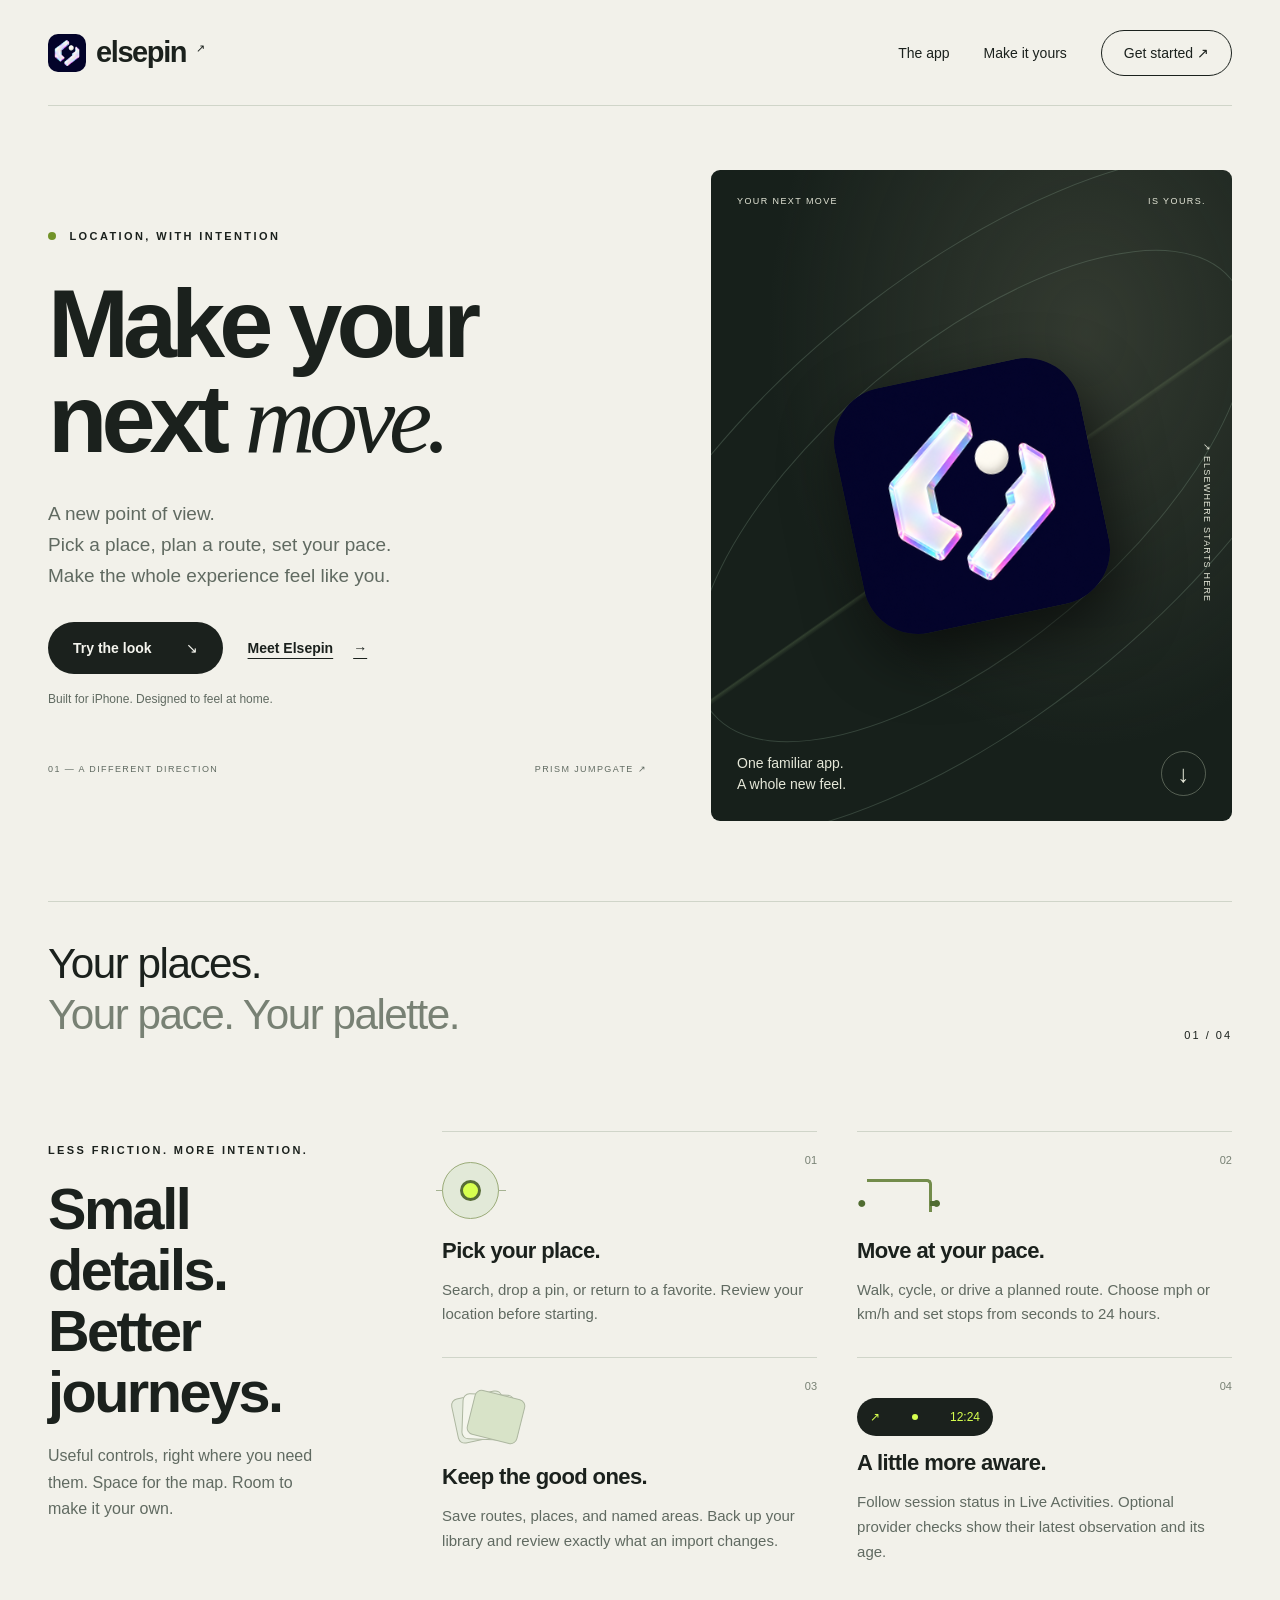
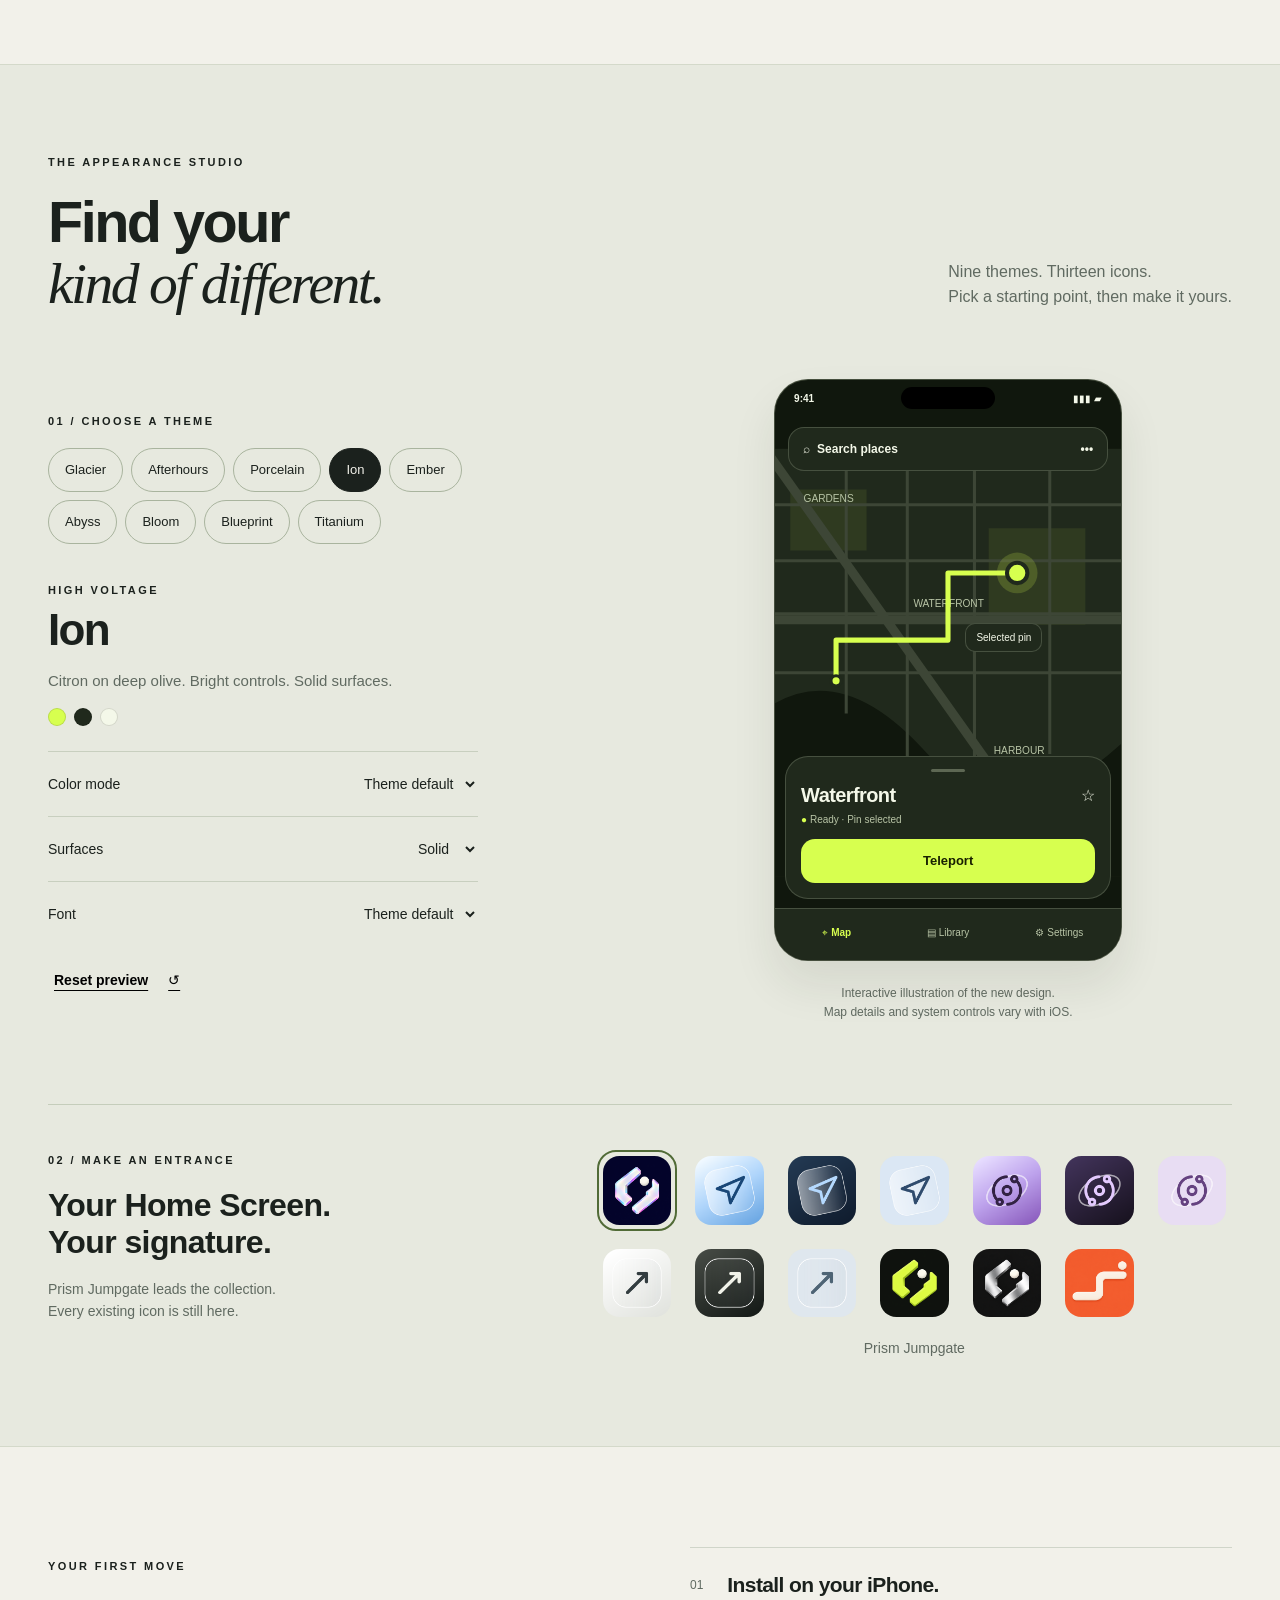
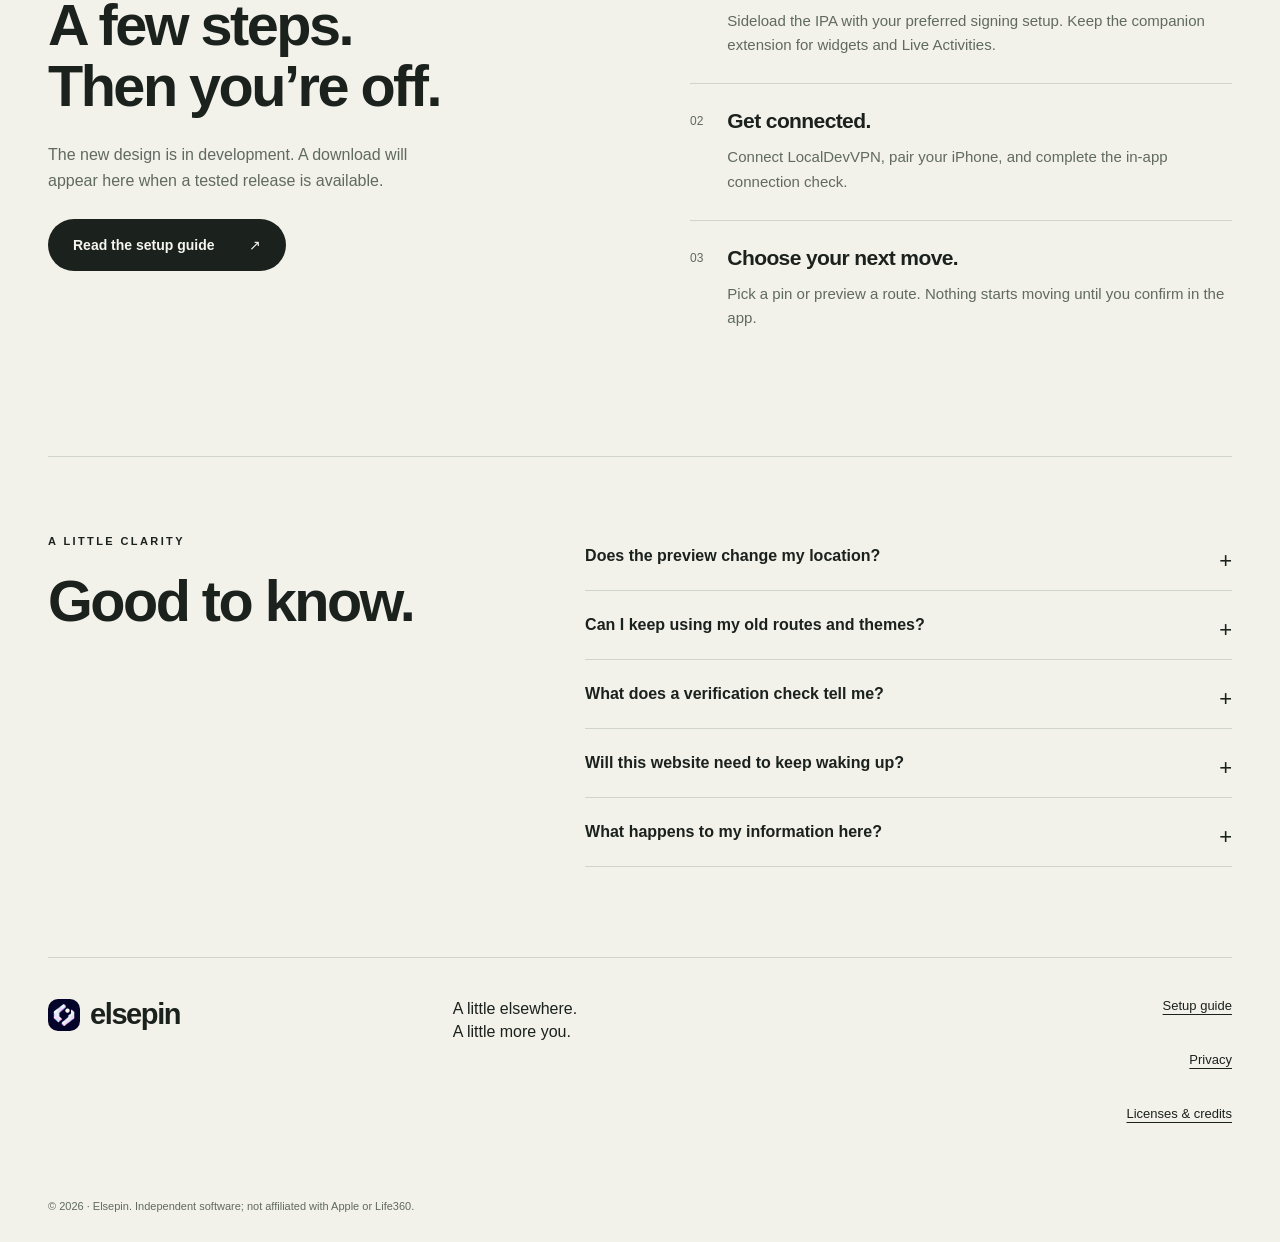
==== website/index.html @ c2051ffd "Publish the Elsepin website static assets for hosting" ====
<!doctype html>
<html lang="en">
<head>
  <meta charset="utf-8"><meta name="viewport" content="width=device-width,initial-scale=1">
  <meta name="theme-color" content="#f2f1ea">
  <title>Elsepin — Make your next move</title>
  <meta name="description" content="A considered way to control your iPhone’s simulated location. Explore routes, save your places, and make Elsepin yours with nine themes.">
  <meta property="og:title" content="Elsepin — Make your next move">
  <meta property="og:description" content="Your places. Your pace. Your palette. Explore the next chapter of Elsepin.">
  <meta property="og:type" content="website">
  <link rel="icon" type="image/png" href="assets/prism.png"><link rel="apple-touch-icon" href="assets/prism.png">
  <link rel="stylesheet" href="styles.css"><script defer src="catalog.js"></script><script defer src="app.js"></script>
</head>
<body>
<a class="skip" href="#main">Skip to content</a>
<header class="site-header shell">
  <a class="wordmark" href="#" aria-label="Elsepin home"><img src="assets/prism.png" width="38" height="38" alt="">elsepin<span class="wordmark-dot" aria-hidden="true">↗</span></a>
  <button class="nav-toggle" aria-expanded="false" aria-controls="navigation">Menu <span aria-hidden="true">☰</span></button>
  <nav id="navigation" aria-label="Main navigation"><a href="#experience">The app</a><a href="#studio">Make it yours</a><a href="#setup">Get started <span aria-hidden="true">↗</span></a></nav>
</header>
<main id="main">
  <section class="hero shell" aria-labelledby="hero-title">
    <div class="hero-copy">
      <p class="eyebrow"><span class="signal"></span> LOCATION, WITH INTENTION</p>
      <h1 id="hero-title">Make your<br>next <em>move.</em></h1>
      <p class="lead">A new point of view.<br>Pick a place, plan a route, set your pace.<br>Make the whole experience feel like you.</p>
      <div class="actions"><a class="button dark" href="#studio">Try the look <span aria-hidden="true">↘</span></a><a class="text-link" href="#setup">Meet Elsepin <span aria-hidden="true">→</span></a></div>
      <p class="small-note">Built for iPhone. Designed to feel at home.</p>
      <div class="hero-caption"><span>01 — A DIFFERENT DIRECTION</span><span>PRISM JUMPGATE ↗</span></div>
    </div>
    <div class="hero-art">
      <div class="orbit orbit-one" aria-hidden="true"></div><div class="orbit orbit-two" aria-hidden="true"></div>
      <div class="art-label"><span>YOUR NEXT MOVE</span><span>IS YOURS.</span></div>
      <img class="hero-icon" src="assets/prism.png" width="256" height="256" alt="Prism Jumpgate: a luminous violet and mint portal on a dark background">
      <span class="art-coordinate" aria-hidden="true">↗ ELSEWHERE STARTS HERE</span>
      <div class="art-bottom"><span>One familiar app.<br>A whole new feel.</span><a href="#studio" aria-label="Explore the appearance studio">↓</a></div>
    </div>
  </section>

  <div class="statement shell"><p>Your places.<br><span>Your pace. Your palette.</span></p><span class="section-number">01 / 04</span></div>
  <section class="experience shell" id="experience" aria-labelledby="experience-title">
    <div class="section-intro"><p class="eyebrow">LESS FRICTION. MORE INTENTION.</p><h2 id="experience-title">Small details.<br>Better journeys.</h2><p>Useful controls, right where you need them. Space for the map. Room to make it your own.</p></div>
    <div class="feature-grid">
      <article class="feature"><span class="feature-number">01</span><div class="mini-pin" aria-hidden="true"><span></span><i></i></div><h3>Pick your place.</h3><p>Search, drop a pin, or return to a favorite. Review your location before starting.</p></article>
      <article class="feature"><span class="feature-number">02</span><div class="mini-route" aria-hidden="true">●<span></span>●</div><h3>Move at your pace.</h3><p>Walk, cycle, or drive a planned route. Choose mph or km/h and set stops from seconds to 24 hours.</p></article>
      <article class="feature"><span class="feature-number">03</span><div class="mini-library" aria-hidden="true"><i></i><i></i><i></i></div><h3>Keep the good ones.</h3><p>Save routes, places, and named areas. Back up your library and review exactly what an import changes.</p></article>
      <article class="feature"><span class="feature-number">04</span><div class="mini-island" aria-hidden="true"><span>↗</span><i></i><span>12:24</span></div><h3>A little more aware.</h3><p>Follow session status in Live Activities. Optional provider checks show their latest observation and its age.</p></article>
    </div>
  </section>

  <section class="studio-section" id="studio" aria-labelledby="studio-title">
    <div class="shell studio-heading"><div><p class="eyebrow">THE APPEARANCE STUDIO</p><h2 id="studio-title">Find your<br><em>kind of different.</em></h2></div><p>Nine themes. Thirteen icons.<br>Pick a starting point, then make it yours.</p></div>
    <div class="shell studio">
      <div class="studio-controls">
        <span class="step-label">01 / CHOOSE A THEME</span>
        <div id="themes" class="theme-choices" role="group" aria-label="Preview theme"></div>
        <div class="theme-description"><span id="theme-eyebrow" class="eyebrow">HIGH VOLTAGE</span><h3 id="theme-name">Ion</h3><p id="theme-detail">Citron on deep olive. Bright controls. Solid surfaces.</p><div id="swatches" class="swatches" aria-hidden="true"></div></div>
        <div class="preview-options"><label for="mode">Color mode</label><select id="mode"><option value="theme">Theme default</option><option value="dark">Dark</option><option value="light">Light</option></select></div>
        <div class="preview-options"><label for="surface">Surfaces</label><select id="surface"><option value="solid">Solid</option><option value="glass">Glass</option></select></div>
        <div class="preview-options"><label for="font">Font</label><select id="font"><option value="theme">Theme default</option><option value="system">System</option><option value="rounded">Rounded</option><option value="serif">Serif</option><option value="monospaced">Monospaced</option></select></div>
        <button id="reset-preview" class="text-link reset">Reset preview <span aria-hidden="true">↺</span></button>
      </div>
      <div class="phone-stage">
        <div id="phone" class="phone" data-screen="map">
          <div class="phone-status" aria-hidden="true"><b>9:41</b><i></i><span>▮▮▮ ▰</span></div>
          <div class="phone-screen map-screen" id="screen-map">
            <div class="phone-search">⌕ <span>Search places</span><span>•••</span></div>
            <svg class="map-art" viewBox="0 0 340 420" role="img" aria-label="Illustrated map showing a route from Gardens to Waterfront">
              <rect width="340" height="420" fill="var(--map)"/><path d="M0 250Q70 210 150 300T340 290V420H0Z" fill="var(--water)"/>
              <path d="M15 40h75v60H15zM210 78h95v95h-95z" fill="var(--park)"/>
              <g fill="none" stroke="var(--road)"><path d="M0 55H340M0 110H340M0 162H340M0 220H340M70 0V260M130 0V315M196 0V310M270 0V300" stroke-width="3"/><path d="M-10 0L210 310M0 168H340" stroke-width="9"/></g>
              <g fill="var(--muted)" font-family="Arial,sans-serif" font-size="10"><text x="28" y="52">GARDENS</text><text x="136" y="155">WATERFRONT</text><text x="215" y="300">HARBOUR</text></g>
              <path class="preview-route" d="M60 228V188H170V122H238" fill="none" stroke="var(--accent)" stroke-width="5" stroke-linecap="round" stroke-linejoin="round"/>
              <circle cx="238" cy="122" r="20" fill="var(--accent)" opacity=".18"/><circle cx="238" cy="122" r="10" fill="var(--accent)" stroke="var(--surface)" stroke-width="4"/><circle cx="60" cy="228" r="5" fill="var(--accent)" stroke="var(--surface)" stroke-width="3"/>
            </svg>
            <span class="selected-pin">Selected pin</span>
            <div class="phone-tray"><i class="tray-handle" aria-hidden="true"></i><div class="tray-title"><h4>Waterfront</h4><span aria-hidden="true">☆</span></div><p id="demo-status">● Ready · Pin selected</p><button id="demo-teleport" aria-label="Preview a teleport state, illustration only">Teleport</button></div>
          </div>
          <div class="phone-screen library-screen" id="screen-library" hidden><p class="phone-eyebrow">YOUR COLLECTION</p><h4>Places worth<br>coming back to.</h4><div class="phone-list-item"><span>☆</span><div><b>Waterfront</b><small>Favorite place</small></div></div><div class="phone-list-item"><span>↗</span><div><b>Garden loop</b><small>Walking route · 1.2 km</small></div></div><div class="phone-list-item"><span>▧</span><div><b>Riverside</b><small>Named area</small></div></div><p class="phone-footnote">Your library, kept together.</p></div>
          <div class="phone-screen settings-screen" id="screen-settings" hidden><p class="phone-eyebrow">MAKE IT YOURS</p><h4>Settings</h4><div class="phone-identity"><img id="phone-icon" src="assets/prism.png" alt="" width="50" height="50"><div><b>Your space.<br>Your way.</b><small id="settings-theme">Ion · Solid</small></div></div><p class="phone-group">LOOK & FEEL</p><div class="phone-setting">Appearance <span>↗</span></div><div class="phone-setting">Live Activities <span>On</span></div><div class="phone-setting">Notifications <span>›</span></div><p class="phone-group">HELP & UPDATES</p><div class="phone-setting">Check for updates <span>↻</span></div></div>
          <div class="phone-tabs" role="group" aria-label="Preview screen"><button data-screen="map" aria-pressed="true">⌖ Map</button><button data-screen="library" aria-pressed="false">▤ Library</button><button data-screen="settings" aria-pressed="false">⚙ Settings</button></div>
        </div>
        <p class="preview-caption">Interactive illustration of the new design.<br>Map details and system controls vary with iOS.</p>
      </div>
    </div>
    <div class="shell icon-section"><div><span class="step-label">02 / MAKE AN ENTRANCE</span><h3>Your Home Screen.<br>Your signature.</h3><p>Prism Jumpgate leads the collection.<br>Every existing icon is still here.</p></div><div><div id="icons" class="icon-choices" role="group" aria-label="Preview app icon"></div><p id="icon-name" class="icon-name" aria-live="polite">Prism Jumpgate</p></div></div>
    <p id="preview-announcement" class="sr-only" aria-live="polite"></p>
    <noscript><p class="shell">Enable JavaScript to try all themes and icons. The guide and app information work without it.</p></noscript>
  </section>

  <section id="setup" class="setup shell" aria-labelledby="setup-title"><div><p class="eyebrow">YOUR FIRST MOVE</p><h2 id="setup-title">A few steps.<br>Then you’re off.</h2><p class="setup-note">The new design is in development. A download will appear here when a tested release is available.</p><a class="button dark" href="guide.html">Read the setup guide <span aria-hidden="true">↗</span></a></div><ol class="setup-steps"><li><span>01</span><div><h3>Install on your iPhone.</h3><p>Sideload the IPA with your preferred signing setup. Keep the companion extension for widgets and Live Activities.</p></div></li><li><span>02</span><div><h3>Get connected.</h3><p>Connect LocalDevVPN, pair your iPhone, and complete the in-app connection check.</p></div></li><li><span>03</span><div><h3>Choose your next move.</h3><p>Pick a pin or preview a route. Nothing starts moving until you confirm in the app.</p></div></li></ol></section>
  <section class="faq shell" aria-labelledby="faq-title"><div><p class="eyebrow">A LITTLE CLARITY</p><h2 id="faq-title">Good to know.</h2></div><div>
    <details><summary>Does the preview change my location?</summary><p>No. This website shows an illustration. It does not request your location, connect to your phone, or start a session.</p></details>
    <details><summary>Can I keep using my old routes and themes?</summary><p>The regular app retains all nine themes and thirteen icon choices. Existing backups remain readable, and imports let you review and select individual changes. Export a backup before changing your installation or signing setup.</p></details>
    <details><summary>What does a verification check tell me?</summary><p>It shows the location a connected provider reported and how old that report is. An active local session does not guarantee Apple or Life360 has refreshed its report. Find My Devices and Find My People are different; People support remains experimental and is not a promised working feature.</p></details>
    <details><summary>Will this website need to keep waking up?</summary><p>No background app server runs this site. It is designed for static hosting. Optional cloud location helpers are separate services with their own availability and setup.</p></details>
    <details><summary>What happens to my information here?</summary><p>The appearance preview stays in this page. There are no accounts, analytics scripts, location requests, or cloud credentials. Your host may retain ordinary request logs. <a href="privacy.html">Read the website privacy note.</a></p></details>
  </div></section>
</main>
<footer class="shell"><a class="wordmark" href="#"><img src="assets/prism.png" width="32" height="32" alt="">elsepin</a><p>A little elsewhere.<br>A little more you.</p><nav aria-label="Footer"><a href="guide.html">Setup guide</a><a href="privacy.html">Privacy</a><a href="licenses.txt">Licenses & credits</a></nav><small>© 2026 · Elsepin. Independent software; not affiliated with Apple or Life360.</small></footer>
</body></html>
---- website/styles.css ----
:root{--paper:#f2f1ea;--ink:#1b211d;--muted-page:#606a61;--line:#d0d5c9;--citron:#d7ff4f;--accent:#d7ff4f;--onAccent:#182000;--canvas:#10170d;--surface:#20291c;--text:#f4f8e9;--muted:#b8c4a6;--map:#182115;--road:#36422d;--water:#0c140b;--park:#293b20;font-family:Arial,Helvetica,sans-serif;color:var(--ink);background:var(--paper);font-synthesis:none;scroll-behavior:smooth;scroll-padding-top:100px}
*{box-sizing:border-box}body{margin:0}button,input,select{font:inherit}button,a,select{-webkit-tap-highlight-color:transparent}button,a{touch-action:manipulation}a{color:inherit;text-underline-offset:4px}button{cursor:pointer}img,svg{max-width:100%;display:block}button:focus-visible,a:focus-visible,select:focus-visible,summary:focus-visible{outline:3px solid #7952d6;outline-offset:5px}.shell{width:min(1200px,calc(100% - 96px));margin-inline:auto}.sr-only,.skip:not(:focus){position:absolute;width:1px;height:1px;padding:0;margin:-1px;overflow:hidden;clip-path:inset(50%);white-space:nowrap}.skip:focus{position:fixed;left:16px;top:12px;z-index:100;background:var(--ink);color:white;padding:15px}.site-header{height:106px;display:flex;align-items:center;justify-content:space-between;border-bottom:1px solid var(--line)}.wordmark{display:inline-flex;align-items:center;gap:10px;text-decoration:none;font-weight:800;font-size:29px;letter-spacing:-1.4px}.wordmark img{border-radius:10px}.wordmark-dot{font-size:11px;align-self:flex-start;margin-top:8px;letter-spacing:0}.site-header nav{display:flex;gap:34px;align-items:center}.site-header nav a{padding-block:14px;text-decoration:none;font-size:14px}.site-header nav a:last-child{border:1px solid var(--ink);border-radius:99px;padding:14px 22px}.nav-toggle{display:none}.hero{display:grid;grid-template-columns:1.15fr 1fr;gap:64px;padding-top:64px;padding-bottom:80px;align-items:center}.eyebrow,.step-label{font-size:11px;font-weight:700;letter-spacing:2.4px;line-height:1.6}.signal{width:8px;height:8px;background:#729329;display:inline-block;border-radius:50%;margin-right:8px}.hero h1{font-size:clamp(64px,7.6vw,106px);letter-spacing:-6px;line-height:.98;margin:30px 0}.hero h1 em,h2 em{font-family:Georgia,serif;font-weight:400}.lead{font-size:19px;line-height:1.65;color:var(--muted-page)}.actions{display:flex;gap:25px;align-items:center;flex-wrap:wrap;margin-top:30px}.button{display:inline-flex;align-items:center;justify-content:space-between;gap:34px;min-height:52px;border-radius:99px;padding:15px 25px;text-decoration:none;font-size:14px;font-weight:600}.dark{background:var(--ink);color:#f5f5ee}.button:hover{background:#35432d}.text-link{background:none;border:0;font-size:14px;font-weight:600;text-underline-offset:5px;min-height:44px;display:inline-flex;align-items:center;gap:20px}.small-note{font-size:12px;color:var(--muted-page);margin-top:18px}.hero-caption{display:flex;justify-content:space-between;gap:12px;font-size:9px;letter-spacing:1.4px;margin-top:58px;color:var(--muted-page)}.hero-art{position:relative;aspect-ratio:4/5;background:#17201b;border-radius:9px;overflow:hidden;color:#e5e7d8;display:grid;place-items:center;isolation:isolate}.hero-art:before{content:"";position:absolute;inset:0;z-index:-1;background:radial-gradient(ellipse at 72% 25%,#62665460,transparent 60%),linear-gradient(145deg,transparent 52%,#303e2e 52.2%,transparent 52.7%)}.hero-icon{width:48%;height:auto;position:relative;border-radius:22%;transform:rotate(-12deg);box-shadow:5px 24px 60px #0009}.orbit{position:absolute;border:1px solid #9dbea33b;width:130%;height:46%;border-radius:50%;transform:rotate(-40deg);pointer-events:none}.orbit-two{width:180%;height:66%}.art-label{position:absolute;top:26px;left:26px;right:26px;display:flex;justify-content:space-between;font-size:9px;letter-spacing:1.4px}.art-coordinate{position:absolute;right:20px;top:42%;font-size:9px;letter-spacing:1.2px;writing-mode:vertical-rl}.art-bottom{position:absolute;bottom:25px;left:26px;right:26px;display:flex;justify-content:space-between;align-items:center;font-size:14px;line-height:1.5}.art-bottom a{display:grid;place-items:center;width:45px;height:45px;border:1px solid #c4d1b75c;border-radius:50%;text-decoration:none;font-size:24px}.statement{border-top:1px solid var(--line);display:flex;justify-content:space-between;align-items:end;padding-block:37px 50px}.statement p{font-size:clamp(28px,3.3vw,43px);letter-spacing:-1.5px;margin:0;line-height:1.2}.statement p span{color:#788174}.section-number{font-size:11px;letter-spacing:2px}.experience{padding-block:40px 100px;display:grid;grid-template-columns:.75fr 1.8fr;gap:65px}h2{font-size:clamp(38px,4.5vw,62px);line-height:1.06;letter-spacing:-2.5px;margin:20px 0}h3{font-size:22px;letter-spacing:-.6px}.section-intro p:not(.eyebrow){font-size:16px;line-height:1.65;color:var(--muted-page);max-width:280px}.feature-grid{display:grid;grid-template-columns:1fr 1fr;gap:30px 40px}.feature{position:relative;border-top:1px solid var(--line);padding-top:25px}.feature-number{position:absolute;right:0;top:22px;color:#788174;font-size:11px}.feature p{font-size:15px;line-height:1.65;color:var(--muted-page);margin:0}.feature h3{margin:14px 0}.mini-pin,.mini-route,.mini-library,.mini-island{height:67px;width:120px;display:flex;align-items:center;position:relative}.mini-pin span{border:1px solid #9aab78;border-radius:50%;height:57px;width:57px;display:grid;place-items:center;background:#e2e9d8}.mini-pin span:after{content:"";border:3px solid #576c37;background:var(--citron);width:15px;height:15px;border-radius:50%}.mini-pin i{width:70px;height:1px;background:#a6b393;position:absolute;top:50%;left:-6px;z-index:-1}.mini-route{color:#506c31;gap:0}.mini-route span{width:65px;height:33px;border:3px solid #738c4b;border-left:0;border-bottom:0;border-radius:0 5px 0 0}.mini-route{align-items:flex-end;padding-bottom:12px}.mini-route:after{content:"";position:absolute;right:42px;bottom:18px;width:5px;height:5px;background:#506c31}.mini-library i{position:absolute;width:52px;height:46px;border:1px solid #adb7a0;background:#e4eadc;transform:rotate(-12deg);border-radius:7px;left:12px}.mini-library i:nth-child(2){transform:rotate(2deg);left:20px;background:#f4f5ec}.mini-library i:last-child{transform:rotate(14deg);left:28px;background:#d8e3c8}.mini-island{height:38px;margin:15px 0 14px;width:136px;border-radius:30px;background:var(--ink);color:var(--citron);padding:0 13px;justify-content:space-between;font-size:12px}.mini-island i{width:6px;height:6px;border-radius:50%;background:var(--citron)}.studio-section{background:#e7e9df;padding-block:78px 72px;border-top:1px solid #d4d9ca;border-bottom:1px solid #d4d9ca}.studio-heading{display:flex;align-items:end;justify-content:space-between;gap:30px}.studio-heading p:not(.eyebrow){font-size:16px;line-height:1.6;color:var(--muted-page);padding-bottom:8px}.studio{display:grid;grid-template-columns:1fr 1.1fr;gap:100px;align-items:center;padding-block:45px 70px}.studio-controls{max-width:430px}.theme-choices{display:flex;flex-wrap:wrap;gap:8px;margin-top:17px}.theme-choices button{border:1px solid #a9b49e;background:transparent;border-radius:30px;min-height:44px;padding:10px 16px;font-size:13px;color:var(--ink)}.theme-choices button[aria-pressed=true]{background:var(--ink);color:var(--paper);border-color:var(--ink)}.theme-description{margin-block:36px 25px;min-height:140px}.theme-description h3{font-size:44px;letter-spacing:-1.7px;margin:6px 0 9px}.theme-description p{font-size:15px;line-height:1.5;color:var(--muted-page)}.swatches{display:flex;gap:8px}.swatches span{width:18px;height:18px;border-radius:50%;border:1px solid #0002}.preview-options{display:flex;justify-content:space-between;align-items:center;gap:10px;border-top:1px solid #c8cfbf;padding-block:10px;font-size:14px}.preview-options select{min-height:44px;background:transparent;border:0;max-width:58%;color:var(--ink);padding:8px}.reset{margin-top:12px;text-decoration:underline}.phone-stage{display:flex;flex-direction:column;align-items:center;min-width:0}.phone{--phone-font:Arial,Helvetica,sans-serif;position:relative;width:348px;max-width:100%;height:582px;background:var(--canvas);border:1px solid color-mix(in srgb,var(--muted) 32%,transparent);border-radius:34px;box-shadow:0 24px 45px #25301b17;color:var(--text);overflow:hidden;font-family:var(--phone-font);flex-shrink:0}.phone-status{height:37px;display:flex;align-items:center;justify-content:space-between;padding:0 19px;font:10px Arial,sans-serif;position:relative}.phone-status i{height:22px;width:94px;border-radius:99px;background:#000;position:absolute;left:50%;transform:translateX(-50%)}.phone-screen{position:absolute;inset:37px 0 52px;overflow:hidden}.phone-screen[hidden]{display:none}.phone-search{position:absolute;z-index:1;top:10px;left:13px;right:13px;display:flex;gap:7px;padding:14px;border-radius:16px;background:var(--surface);border:1px solid color-mix(in srgb,var(--muted) 25%,transparent);font-size:12px;font-weight:600}.phone-search span:last-child{margin-left:auto}.map-art{width:100%;height:100%;object-fit:cover;display:block}.selected-pin{position:absolute;left:55%;top:42%;padding:8px 10px;background:var(--surface);font-size:10px;border:1px solid color-mix(in srgb,var(--muted) 25%,transparent);border-radius:10px}.phone-tray{position:absolute;bottom:9px;left:10px;right:10px;padding:12px 15px 15px;border-radius:23px;border:1px solid color-mix(in srgb,var(--muted) 25%,transparent);background:var(--surface)}.tray-handle{display:block;width:34px;height:3px;background:var(--muted);opacity:.4;margin:auto auto 12px;border-radius:4px}.tray-title{display:flex;align-items:center;justify-content:space-between}.tray-title h4{font-size:20px;letter-spacing:-.6px;margin:0}.phone-tray p{font-size:10px;color:var(--muted);margin:7px 0 14px}.phone-tray p:first-letter{color:var(--accent)}.phone-tray button{width:100%;min-height:44px;border:0;border-radius:14px;color:var(--onAccent);background:var(--accent);font-size:13px;font-weight:700}.phone-tabs{position:absolute;bottom:0;left:0;right:0;height:52px;display:flex;border-top:1px solid color-mix(in srgb,var(--muted) 25%,transparent);background:var(--surface);padding:2px 6px 7px}.phone-tabs button{font:10px var(--phone-font);flex:1;min-width:0;min-height:44px;color:var(--muted);background:none;border:0}.phone-tabs button[aria-pressed=true]{color:var(--accent);font-weight:700}.phone.glass .phone-tray,.phone.glass .phone-search{background:color-mix(in srgb,var(--surface) 78%,transparent);backdrop-filter:blur(12px)}.preview-caption{font-size:12px;color:var(--muted-page);text-align:center;line-height:1.6;max-width:350px;margin-top:23px}.phone-eyebrow{font-size:9px;letter-spacing:1.5px;color:var(--accent);margin-top:14px}.library-screen,.settings-screen{padding:10px 20px}.library-screen h4,.settings-screen h4{font-size:28px;letter-spacing:-1px;margin:14px 0 25px}.phone-list-item{display:flex;align-items:center;gap:13px;background:var(--surface);border-radius:14px;padding:18px 14px;margin-bottom:9px;font-size:12px}.phone-list-item>span{font-size:20px;color:var(--accent)}.phone-list-item small,.phone-identity small{display:block;color:var(--muted);font-size:10px;margin-top:6px}.phone-footnote{font-size:11px;color:var(--muted);margin-top:24px}.phone-identity{display:flex;gap:12px;align-items:center;background:var(--surface);border-radius:16px;padding:16px 12px;font-size:15px}.phone-identity img{border-radius:11px}.phone-group{font-size:9px;letter-spacing:1.2px;color:var(--muted);margin:24px 0 9px}.phone-setting{display:flex;justify-content:space-between;padding:13px;background:var(--surface);font-size:11px;border-bottom:1px solid color-mix(in srgb,var(--muted) 10%,transparent)}.phone-setting span{color:var(--accent)}.icon-section{display:grid;grid-template-columns:1fr 1.3fr;gap:60px;padding-top:45px;border-top:1px solid #c5cdbb}.icon-section h3{font-size:32px;line-height:1.15;margin:17px 0}.icon-section p{font-size:14px;line-height:1.6;color:var(--muted-page)}.icon-choices{display:grid;grid-template-columns:repeat(7,1fr);gap:12px}.icon-choices button{background:none;padding:4px;border:2px solid transparent;border-radius:19px;min-width:44px;min-height:44px}.icon-choices button[aria-pressed=true]{border-color:#516b37}.icon-choices img{border-radius:24%;width:100%;height:auto}.icon-name{text-align:center}.setup{display:grid;grid-template-columns:1fr 1fr;gap:100px;padding-block:100px}.setup-note{font-size:16px;color:var(--muted-page);line-height:1.6;max-width:370px;margin:25px 0}.setup-steps{list-style:none;padding:0;margin:0}.setup-steps li{display:flex;gap:24px;border-top:1px solid var(--line);padding:25px 0}.setup-steps>li>span{font-size:12px;color:var(--muted-page);padding-top:5px}.setup-steps h3{margin:0 0 12px;font-size:21px}.setup-steps p{font-size:15px;color:var(--muted-page);line-height:1.65;margin:0}.faq{display:grid;grid-template-columns:1fr 1.4fr;gap:75px;border-top:1px solid var(--line);padding-block:65px 90px}.faq details{border-bottom:1px solid var(--line)}summary{cursor:pointer;padding:22px 28px 22px 0;font-size:16px;line-height:1.5;font-weight:600;position:relative;list-style:none;min-height:54px}summary::-webkit-details-marker{display:none}summary:after{content:"+";position:absolute;right:0;font-size:22px;font-weight:400}details[open] summary:after{content:"−"}details p{font-size:15px;line-height:1.7;color:var(--muted-page);margin:0 0 22px}footer{border-top:1px solid var(--line);padding-block:40px 30px;display:grid;grid-template-columns:1fr 1fr 1fr;gap:30px;align-items:start}footer p{font-size:16px;line-height:1.4;margin:0}footer nav{display:flex;flex-direction:column;align-items:flex-end;gap:10px}footer nav a{min-height:44px;font-size:13px}footer small{grid-column:1/-1;font-size:11px;color:var(--muted-page);padding-top:20px}.guide{max-width:760px;padding-block:60px 90px}.guide h1{font-size:clamp(40px,7vw,70px);letter-spacing:-2px}.guide h2{font-size:29px;margin-top:45px;letter-spacing:-1px}.guide p,.guide li{font-size:17px;line-height:1.75}.guide li{margin-bottom:12px}.guide .eyebrow{font-size:11px}.guide code{font-size:14px;background:#e2e5d8;padding:3px 5px;border-radius:4px}
@media(min-width:1500px){.hero-art{max-height:600px}}
@media(max-width:1000px){.shell{width:calc(100% - 60px)}.hero{gap:35px}.hero h1{letter-spacing:-4px}.hero-caption{font-size:8px;letter-spacing:.8px}.experience{grid-template-columns:1fr;gap:30px}.section-intro{max-width:600px}.section-intro p:not(.eyebrow){max-width:460px}.studio{gap:45px}.icon-choices{grid-template-columns:repeat(5,1fr)}.setup{gap:50px}.faq{gap:40px}}
@media(max-width:700px){:root{scroll-padding-top:28px}.shell{width:calc(100% - 40px)}.site-header{height:82px;flex-wrap:wrap;position:relative}.wordmark{font-size:27px}.nav-toggle{display:flex;align-items:center;gap:12px;background:transparent;border:1px solid #b3bbaa;padding:10px 15px;border-radius:24px;min-height:44px;color:var(--ink);font-size:13px}.site-header nav{display:none;position:absolute;z-index:10;top:74px;left:0;right:0;background:var(--paper);padding:20px;border:1px solid var(--line);border-radius:16px;flex-direction:column;align-items:stretch;gap:8px;box-shadow:0 12px 30px #15200e12}.site-header nav.open{display:flex}.site-header nav a{min-height:44px}.hero{grid-template-columns:1fr;padding-top:45px;padding-bottom:42px;gap:40px}.hero h1{font-size:clamp(59px,14vw,84px);letter-spacing:-4px;margin-top:25px}.lead{font-size:17px}.hero-caption{margin-top:35px;font-size:8px}.hero-art{aspect-ratio:1.1;max-width:500px;width:100%;justify-self:center}.hero-icon{width:41%}.art-label{top:22px;left:22px;right:22px;font-size:8px}.art-coordinate{display:none}.art-bottom{left:22px;right:22px;bottom:20px;font-size:12px}.statement{padding-block:30px 35px}.statement p{font-size:28px}.section-number{font-size:9px;white-space:nowrap}.experience{padding-block:15px 55px}.feature-grid{gap:30px 24px}.feature h3{font-size:19px;line-height:1.15}.feature p{font-size:14px}.studio-section{padding-block:45px}.studio-heading{display:block}h2{font-size:44px;letter-spacing:-2px}.studio-heading p:not(.eyebrow){font-size:15px}.studio{grid-template-columns:1fr;gap:35px;padding-block:25px 40px}.studio-controls{max-width:none}.theme-description{margin-block:24px 18px;min-height:0}.theme-description h3{font-size:36px}.theme-choices{gap:7px}.theme-choices button{padding-inline:13px}.phone{width:348px;height:574px}.phone-stage{padding-inline:2px}.preview-caption{margin-bottom:0}.icon-section{grid-template-columns:1fr;gap:20px;padding-top:30px}.icon-section h3{font-size:29px}.icon-choices{grid-template-columns:repeat(5,1fr);gap:8px}.icon-choices button{border-radius:18px}.setup{grid-template-columns:1fr;padding-block:55px;gap:35px}.setup-steps li{gap:18px}.faq{grid-template-columns:1fr;padding-block:38px 55px;gap:10px}.faq h2{margin-bottom:12px}footer{grid-template-columns:1fr 1fr;gap:25px}footer>.wordmark{grid-column:1/-1}footer nav{align-items:flex-end}footer p{font-size:14px}footer small{line-height:1.7}.guide{padding-top:35px}.guide p,.guide li{font-size:16px}.guide h1{font-size:48px}}
@media(max-width:360px){.shell{width:calc(100% - 30px)}.hero h1{font-size:58px}.feature-grid{grid-template-columns:1fr}.phone{height:550px}.phone-tabs button{font-size:9px}.icon-choices{grid-template-columns:repeat(4,1fr)}}
@media(prefers-reduced-motion:reduce){:root{scroll-behavior:auto}*{animation:none!important;transition:none!important}}
@media(prefers-contrast:more){:root{--muted-page:#35402f;--line:#6a785e}.preview-caption,.feature p{color:#35402f}}
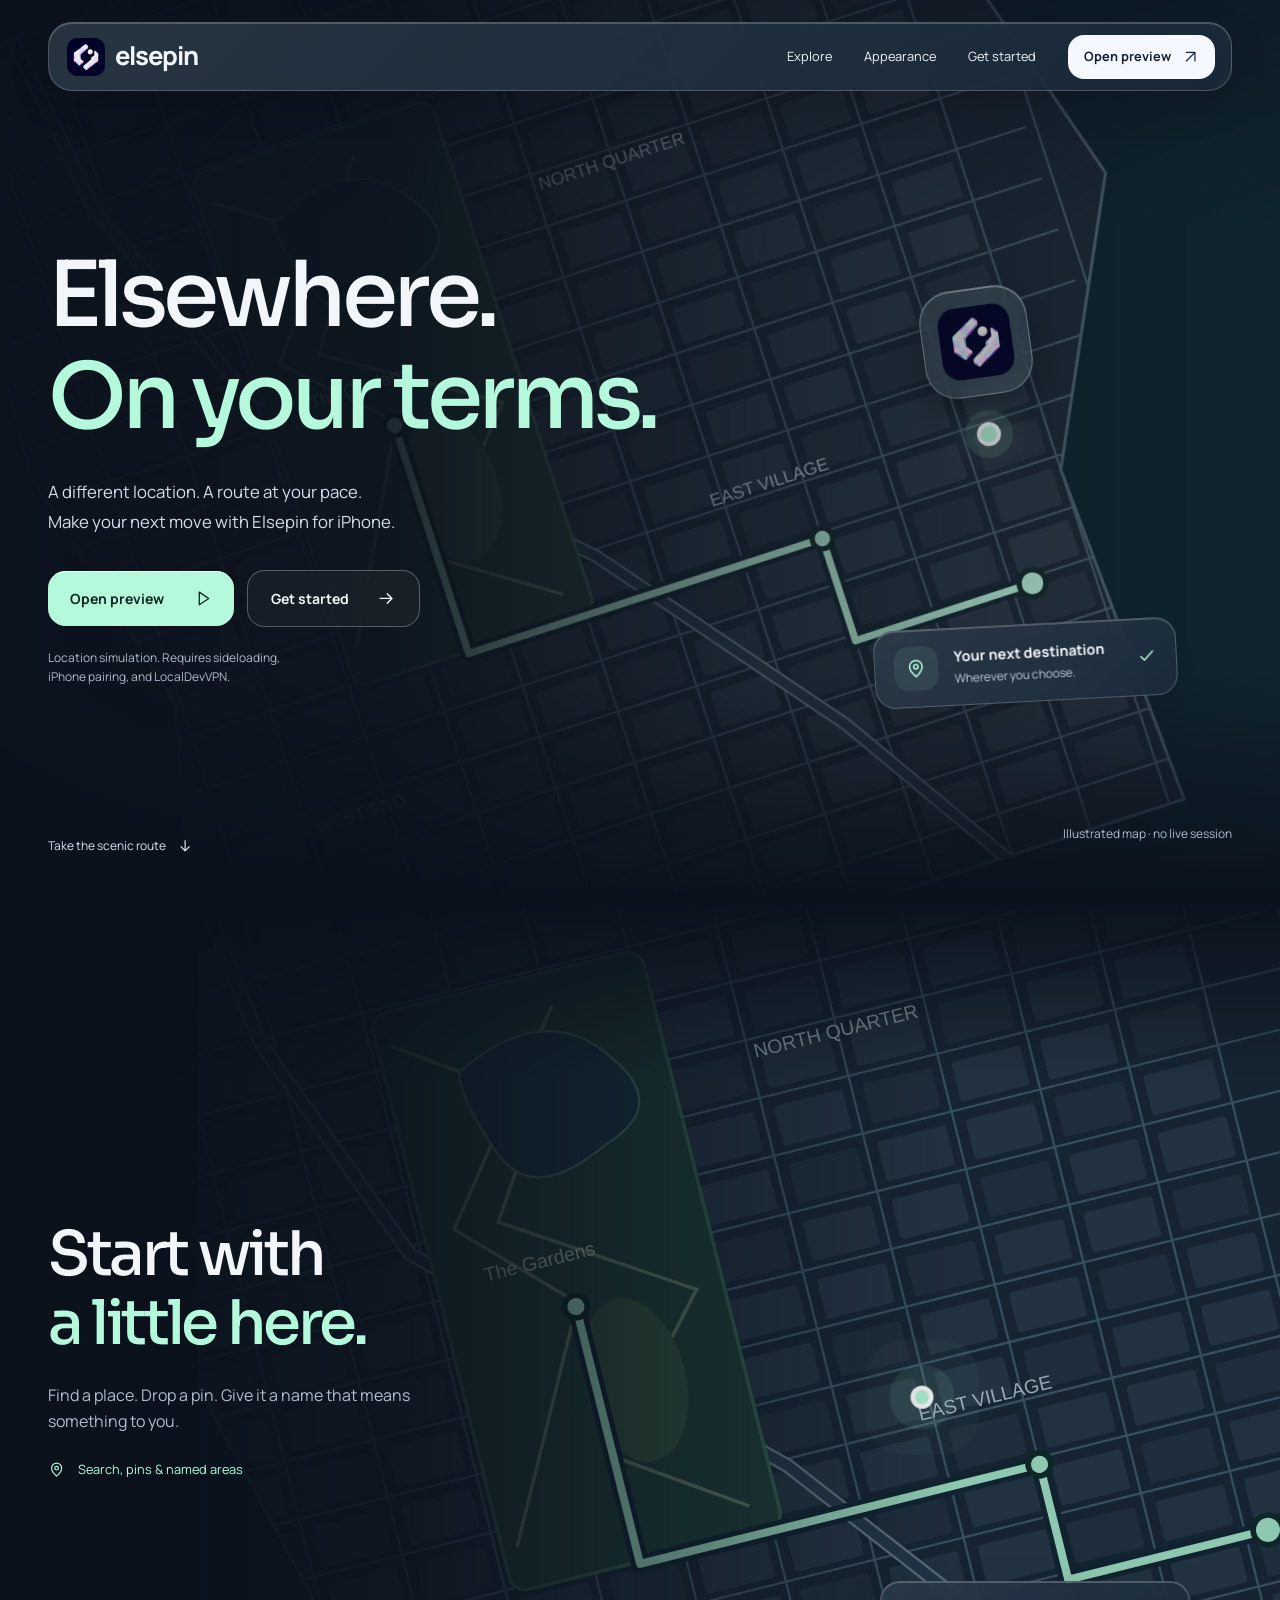
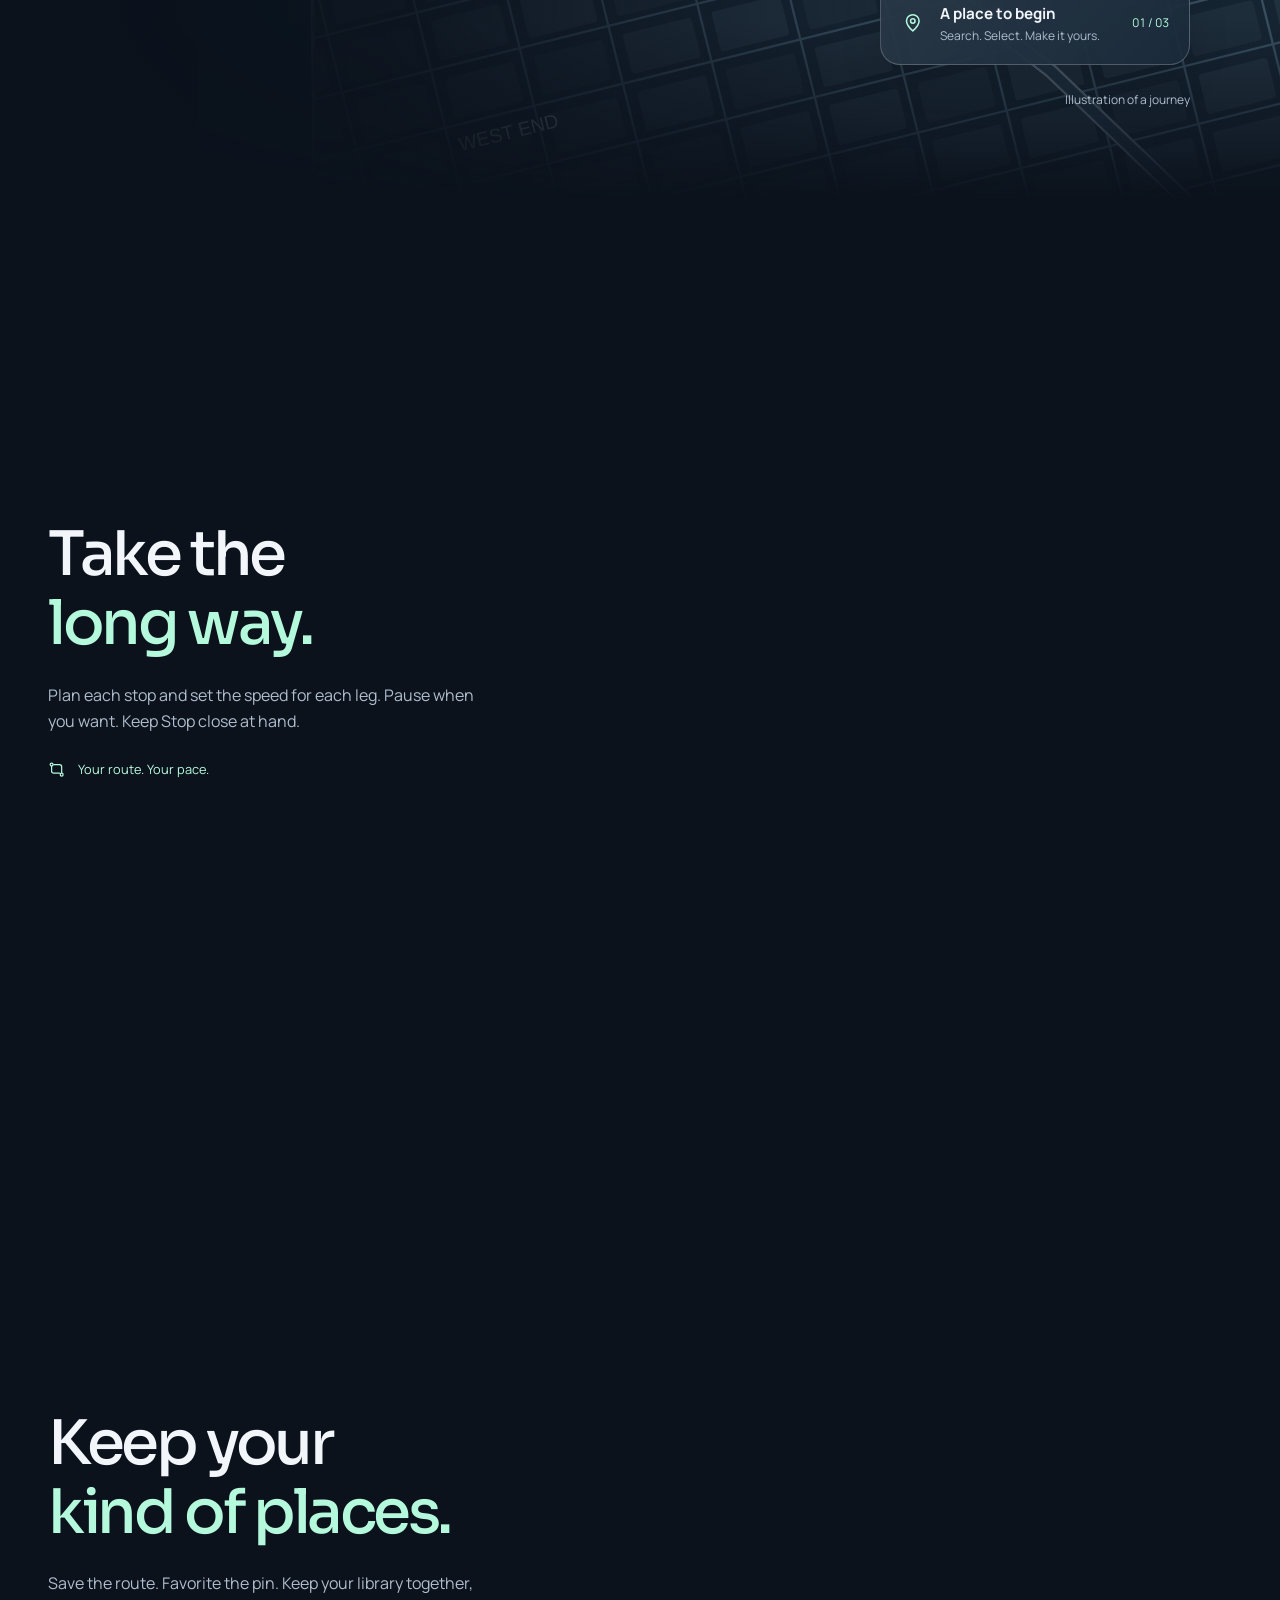
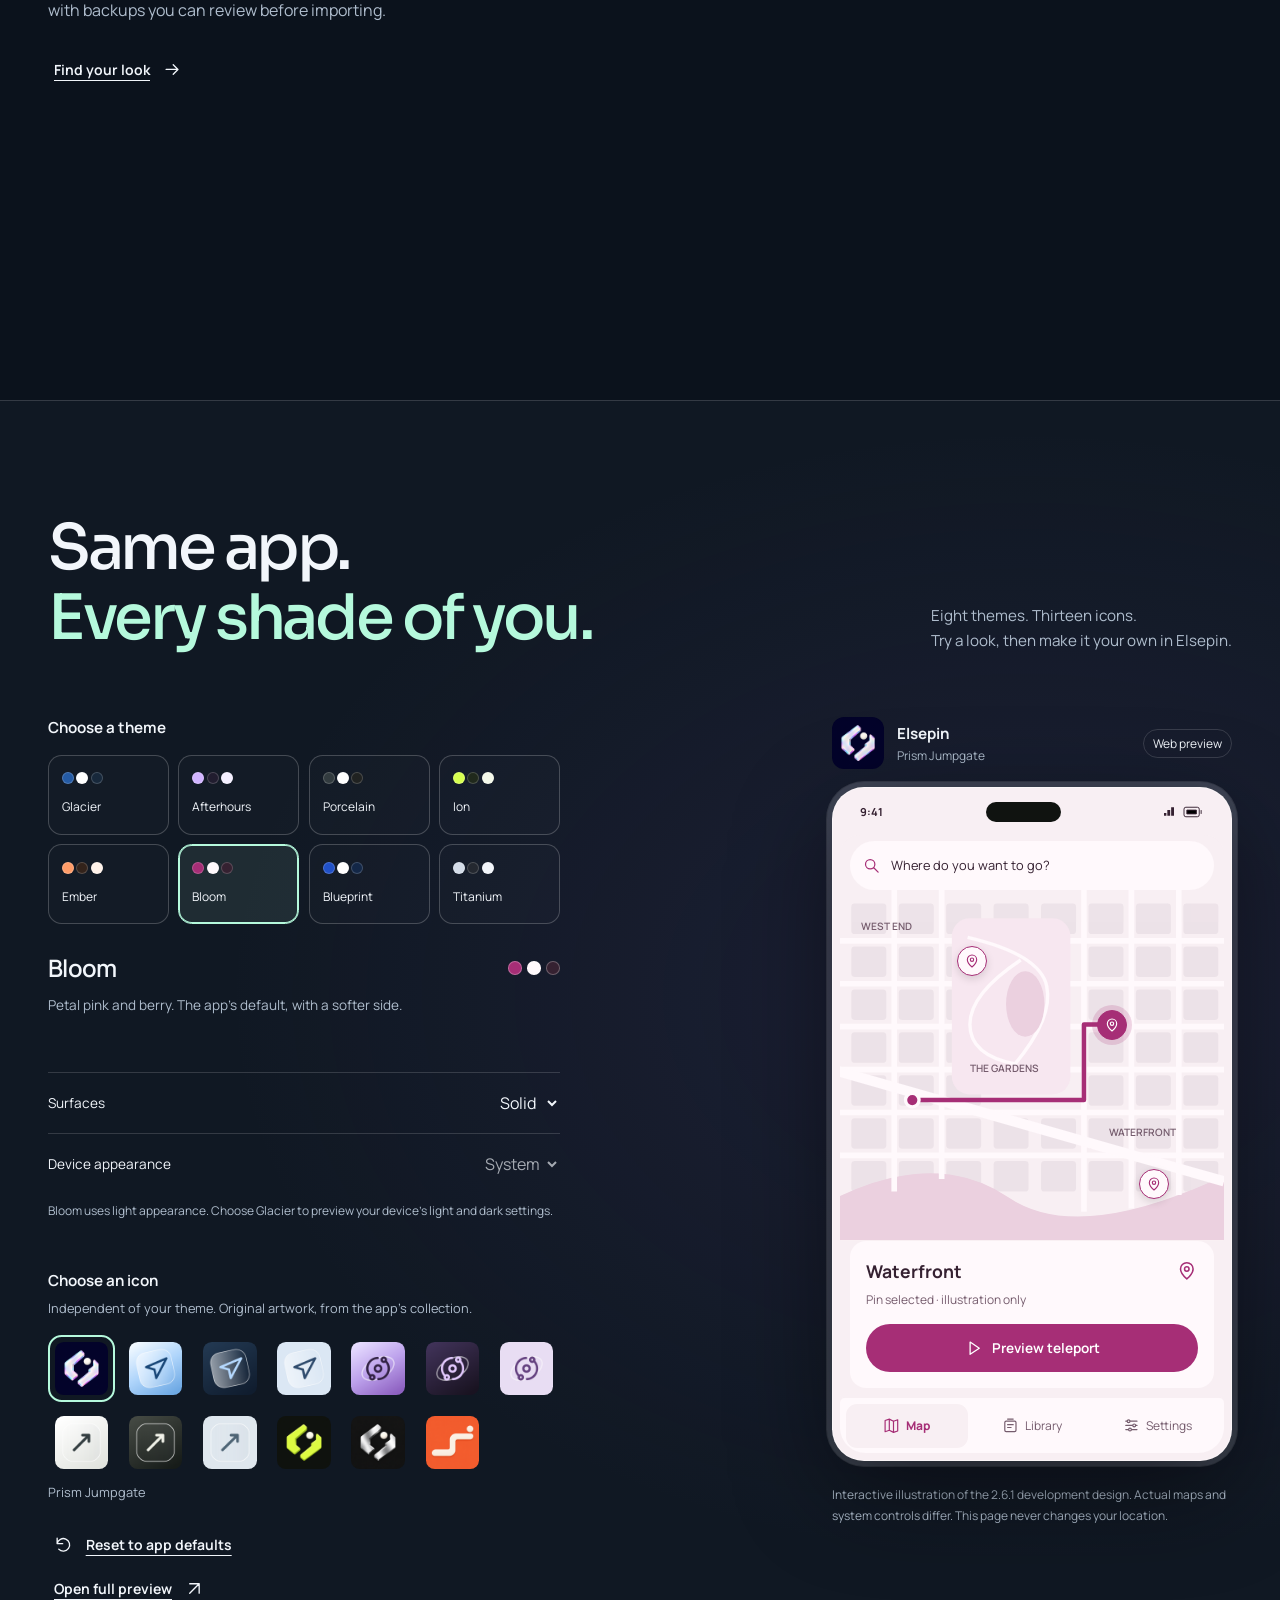
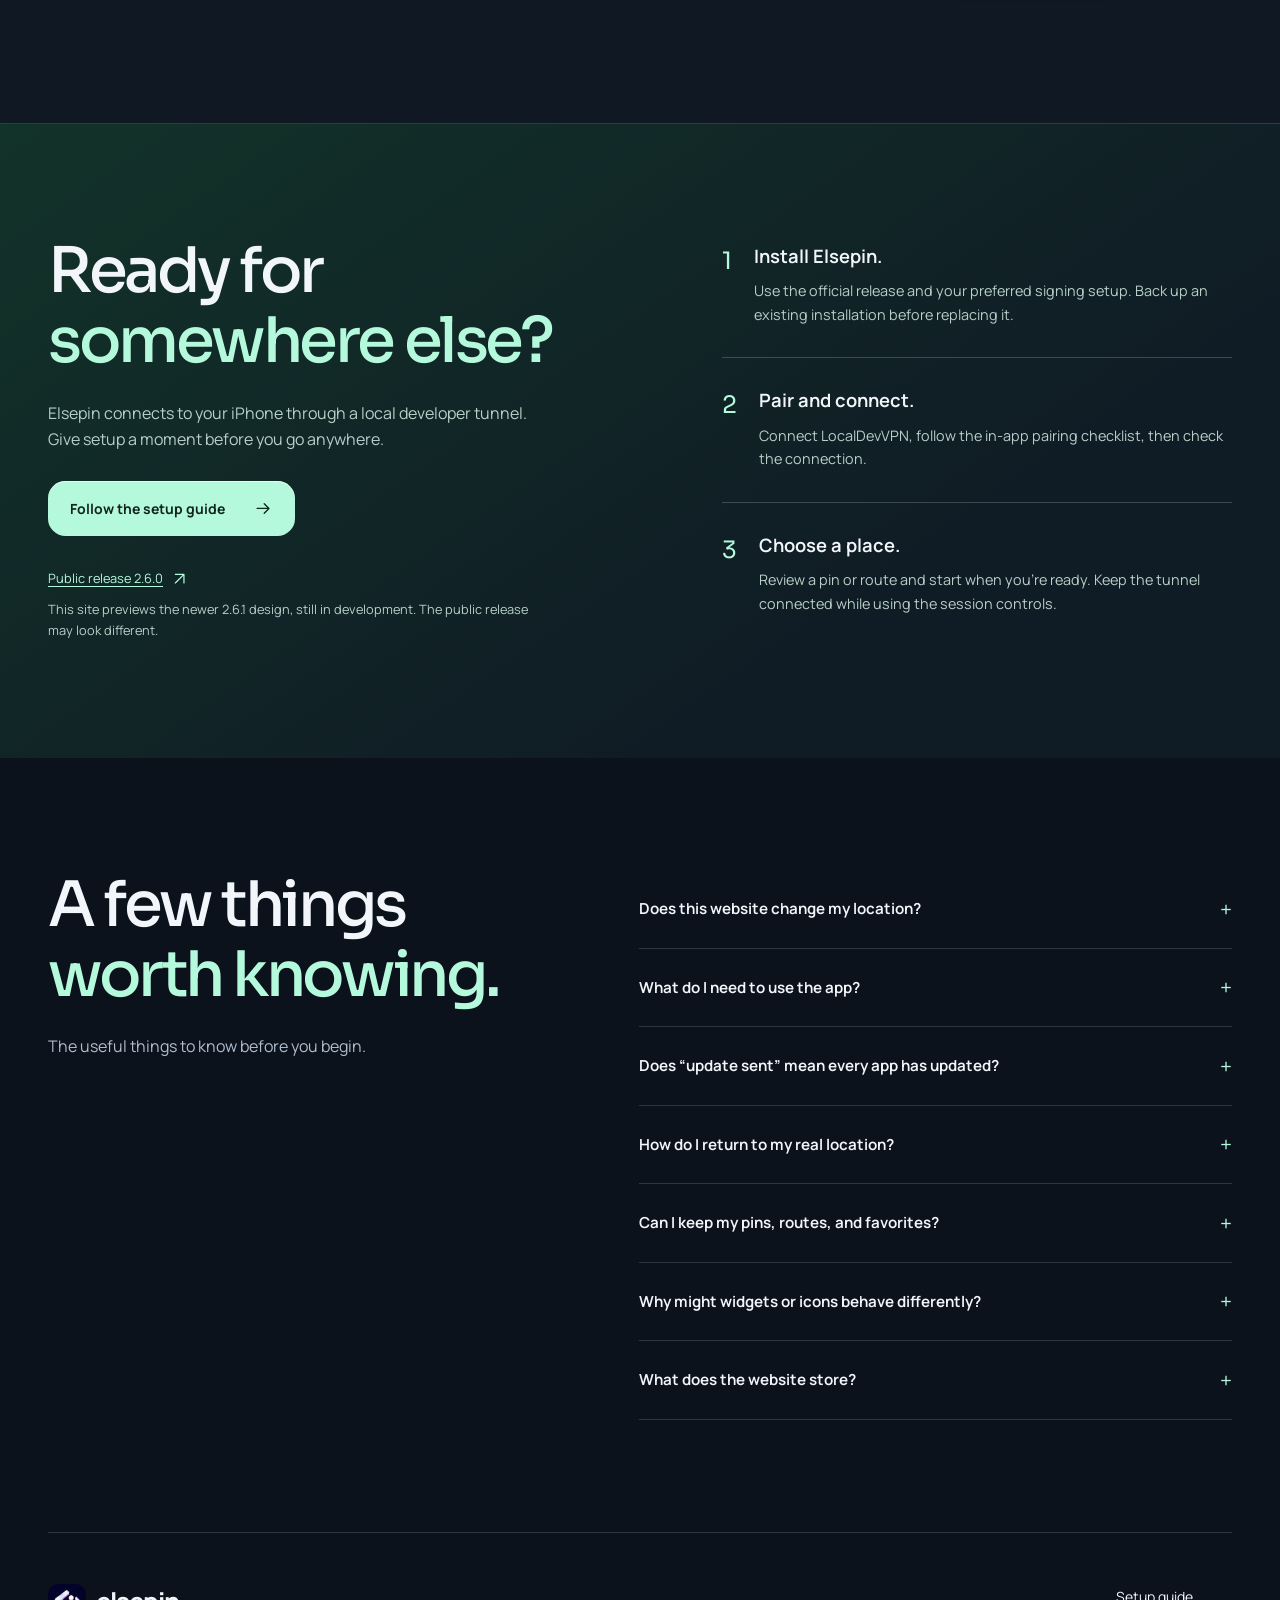
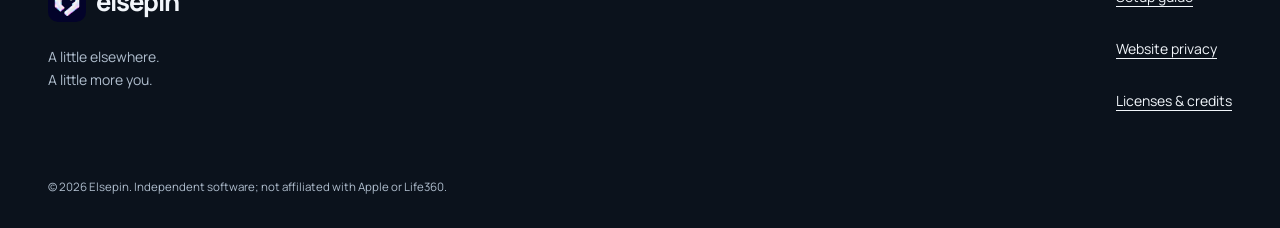
==== commit baa80f35: "Publish redesigned website and approved Wi-Fi recovery guidance" ====
--- a/website/index.html
+++ b/website/index.html
@@ -1,101 +1,112 @@
 <!doctype html>
 <html lang="en">
 <head>
-  <meta charset="utf-8"><meta name="viewport" content="width=device-width,initial-scale=1">
-  <meta name="theme-color" content="#f2f1ea">
+  <meta charset="utf-8">
+  <meta name="viewport" content="width=device-width,initial-scale=1,viewport-fit=cover">
+  <meta name="theme-color" content="#0b121c">
   <title>Elsepin — Make your next move</title>
-  <meta name="description" content="A considered way to control your iPhone’s simulated location. Explore routes, save your places, and make Elsepin yours with nine themes.">
+  <meta name="description" content="Simulate your iPhone’s location with Elsepin. Pick a pin, plan a route, set your pace, and explore eight themes in the appearance studio.">
   <meta property="og:title" content="Elsepin — Make your next move">
-  <meta property="og:description" content="Your places. Your pace. Your palette. Explore the next chapter of Elsepin.">
+  <meta property="og:description" content="Your places. Your pace. Your palette. A location simulation app for iPhone.">
   <meta property="og:type" content="website">
-  <link rel="icon" type="image/png" href="assets/prism.png"><link rel="apple-touch-icon" href="assets/prism.png">
-  <link rel="stylesheet" href="styles.css"><script defer src="catalog.js"></script><script defer src="app.js"></script>
+  <link rel="icon" type="image/png" href="assets/prism.png">
+  <link rel="apple-touch-icon" href="assets/prism.png">
+  <link rel="preload" href="fonts/manrope.ttf" as="font" type="font/ttf" crossorigin>
+  <link rel="preload" href="fonts/sora.ttf" as="font" type="font/ttf" crossorigin>
+  <link rel="stylesheet" href="styles.css">
+  <script defer src="catalog.js"></script><script defer src="app.js"></script>
 </head>
-<body>
-<a class="skip" href="#main">Skip to content</a>
-<header class="site-header shell">
-  <a class="wordmark" href="#" aria-label="Elsepin home"><img src="assets/prism.png" width="38" height="38" alt="">elsepin<span class="wordmark-dot" aria-hidden="true">↗</span></a>
-  <button class="nav-toggle" aria-expanded="false" aria-controls="navigation">Menu <span aria-hidden="true">☰</span></button>
-  <nav id="navigation" aria-label="Main navigation"><a href="#experience">The app</a><a href="#studio">Make it yours</a><a href="#setup">Get started <span aria-hidden="true">↗</span></a></nav>
-</header>
-<main id="main">
-  <section class="hero shell" aria-labelledby="hero-title">
-    <div class="hero-copy">
-      <p class="eyebrow"><span class="signal"></span> LOCATION, WITH INTENTION</p>
-      <h1 id="hero-title">Make your<br>next <em>move.</em></h1>
-      <p class="lead">A new point of view.<br>Pick a place, plan a route, set your pace.<br>Make the whole experience feel like you.</p>
-      <div class="actions"><a class="button dark" href="#studio">Try the look <span aria-hidden="true">↘</span></a><a class="text-link" href="#setup">Meet Elsepin <span aria-hidden="true">→</span></a></div>
-      <p class="small-note">Built for iPhone. Designed to feel at home.</p>
-      <div class="hero-caption"><span>01 — A DIFFERENT DIRECTION</span><span>PRISM JUMPGATE ↗</span></div>
+<body class="landing">
+<a tabindex="0" class="skip" href="#main">Skip to content</a>
+<header class="site-header shell glass"><a tabindex="0" class="wordmark" href="index.html" aria-label="Elsepin home"><img src="assets/prism.png" width="38" height="38" alt="">elsepin</a><button class="nav-toggle" type="button" aria-expanded="false" aria-controls="navigation">Menu <svg class="icon" aria-hidden="true"><use href="symbols.svg#menu"/></svg></button><nav id="navigation" aria-label="Main navigation"><a tabindex="0" href="#experience">Explore</a><a tabindex="0" href="#studio">Appearance</a><a tabindex="0" href="guide.html">Get started</a><button class="nav-preview" type="button" data-open-preview>Open preview <svg class="icon" aria-hidden="true"><use href="symbols.svg#external"/></svg></button></nav></header>
+<main id="main" tabindex="-1">
+<section class="hero" aria-labelledby="hero-title">
+  <div class="hero-map-scene" aria-hidden="true"><img class="hero-map-image" src="city-map.svg" width="1400" height="1050" alt=""><div class="map-marker hero-marker"><img src="assets/prism.png" width="72" height="72" alt=""></div></div>
+  <div class="hero-scrim" aria-hidden="true"></div>
+  <div class="shell hero-content"><h1 id="hero-title">Elsewhere.<br><span>On your terms.</span></h1><p class="lead">A different location. A route at your pace. <br>Make your next move with Elsepin for iPhone.</p><div class="actions"><button class="button pale" type="button" data-open-preview>Open preview <svg class="icon" aria-hidden="true"><use href="symbols.svg#play"/></svg></button><a tabindex="0" class="button ghost" href="guide.html">Get started <svg class="icon" aria-hidden="true"><use href="symbols.svg#arrow"/></svg></a></div><p class="small-note">Location simulation. Requires sideloading,<br>iPhone pairing, and LocalDevVPN.</p></div>
+  <div class="hero-floating glass"><span class="floating-pin"><svg class="icon" aria-hidden="true"><use href="symbols.svg#pin"/></svg></span><div><strong>Your next destination</strong><span>Wherever you choose.</span></div><svg class="icon" aria-hidden="true"><use href="symbols.svg#check"/></svg></div>
+  <div class="hero-bottom shell"><a tabindex="0" href="#experience">Take the scenic route <svg class="icon" aria-hidden="true"><use href="symbols.svg#arrow"/></svg></a><span>Illustrated map · no live session</span></div>
+</section>
+<section id="experience" class="scroll-story" aria-label="Explore how Elsepin works">
+  <div class="story-visual" aria-hidden="true"><div class="story-map-wrap"><img class="story-map" src="city-map.svg" width="1400" height="1050" alt=""><div class="story-dot"></div></div><div class="story-hud glass"><svg class="icon" aria-hidden="true"><use href="symbols.svg#pin"/></svg><div><strong id="story-state">A place to begin</strong><span id="story-detail">Search. Select. Make it yours.</span></div><span class="story-count">01 / 03</span></div><span class="story-map-note">Illustration of a journey</span></div>
+  <div class="shell story-steps"><article class="story-step" data-story="0"><div><h2>Start with<br><em>a little here.</em></h2><p>Find a place. Drop a pin. Give it a name that means something to you.</p><span class="story-feature"><svg class="icon" aria-hidden="true"><use href="symbols.svg#pin"/></svg>Search, pins & named areas</span></div></article><article class="story-step" data-story="1"><div><h2>Take the<br><em>long way.</em></h2><p>Plan each stop and set the speed for each leg. Pause when you want. Keep Stop close at hand.</p><span class="story-feature"><svg class="icon" aria-hidden="true"><use href="symbols.svg#route"/></svg>Your route. Your pace.</span></div></article><article class="story-step" data-story="2"><div><h2>Keep your<br><em>kind of places.</em></h2><p>Save the route. Favorite the pin. Keep your library together, with backups you can review before importing.</p><button class="text-link" type="button" data-open-preview>Find your look <svg class="icon" aria-hidden="true"><use href="symbols.svg#arrow"/></svg></button></div></article></div>
+</section>
+  <section class="studio-section section-space" id="studio" aria-labelledby="studio-title">
+    <div class="shell studio-heading"><h2 id="studio-title">Same app.<br><em>Every shade of you.</em></h2><p>Eight themes. Thirteen icons.<br>Try a look, then make it your own in Elsepin.</p></div>
+    <div id="studio-slot" class="shell"><div id="studio-body" class="studio">
+      <div class="studio-controls">
+        <h3>Choose a theme</h3>
+        <div id="themes" class="theme-choices" role="group" aria-label="Preview theme"></div>
+        <div class="theme-description"><div><h4 id="theme-name">Bloom</h4><div id="swatches" class="swatches" aria-hidden="true"></div></div><p id="theme-detail">Petal pink and berry. The app’s default, with a softer side.</p></div>
+        <div class="preview-options"><label for="surface">Surfaces</label><select id="surface" disabled><option value="solid">Solid</option><option value="glass">Glass</option></select></div>
+        <div class="preview-options"><label for="mode">Device appearance</label><select id="mode" aria-describedby="mode-help" disabled><option value="system">System</option><option value="light">Light</option><option value="dark">Dark</option></select></div>
+        <p id="mode-help" class="control-help">Bloom uses light appearance. Choose Glacier to preview your device’s light and dark settings.</p>
+        <div class="icon-section"><h3>Choose an icon</h3><p>Independent of your theme. Original artwork, from the app’s collection.</p><div id="icons" class="icon-choices" role="group" aria-label="Preview app icon"></div><p id="selected-icon-label">Prism Jumpgate</p></div>
+        <button id="reset-preview" class="text-link reset" type="button" disabled><svg class="icon" aria-hidden="true"><use href="symbols.svg#reset"/></svg>Reset to app defaults</button>
+        <button class="text-link preview-jump" type="button" data-open-preview>Open full preview <svg class="icon" aria-hidden="true"><use href="symbols.svg#external"/></svg></button>
+      </div>
+      <div class="phone-stage" id="preview-stage">
+        <div class="preview-identity"><img id="preview-icon" src="assets/prism.png" width="52" height="52" alt="Selected app icon"><div><strong>Elsepin</strong><span id="icon-name">Prism Jumpgate</span></div><span class="preview-badge">Web preview</span></div>
+        <div id="phone" class="phone" data-screen="map">
+          <div class="phone-status" aria-hidden="true"><b>9:41</b><i></i><svg viewBox="0 0 42 16"><path d="M1 12V9m4 3V6m4 6V3" stroke="currentColor" stroke-width="3"/><rect x="21" y="3" width="16" height="10" rx="2" fill="none" stroke="currentColor"/><path d="M24 6h10v4H24zM39 6v4" stroke="currentColor"/></svg></div>
+          <section class="phone-screen map-screen" id="screen-map" aria-label="Map illustration">
+            <div class="phone-search"><svg class="icon" aria-hidden="true"><use href="symbols.svg#search"/></svg><span>Where do you want to go?</span></div>
+<div class="demo-map">
+<svg class="map-art" viewBox="0 0 340 310" aria-hidden="true">
+ <rect width="340" height="310" fill="var(--canvas)"/>
+ <g fill="var(--road)" opacity=".48"><rect x="10" y="12" width="31" height="27" rx="3"/><rect x="52" y="12" width="31" height="27" rx="3"/><rect x="94" y="12" width="31" height="27" rx="3"/><rect x="136" y="12" width="31" height="27" rx="3"/><rect x="178" y="12" width="31" height="27" rx="3"/><rect x="220" y="12" width="31" height="27" rx="3"/><rect x="262" y="12" width="31" height="27" rx="3"/><rect x="304" y="12" width="31" height="27" rx="3"/><rect x="10" y="50" width="31" height="27" rx="3"/><rect x="52" y="50" width="31" height="27" rx="3"/><rect x="94" y="50" width="31" height="27" rx="3"/><rect x="220" y="50" width="31" height="27" rx="3"/><rect x="262" y="50" width="31" height="27" rx="3"/><rect x="304" y="50" width="31" height="27" rx="3"/><rect x="10" y="88" width="31" height="27" rx="3"/><rect x="52" y="88" width="31" height="27" rx="3"/><rect x="94" y="88" width="31" height="27" rx="3"/><rect x="220" y="88" width="31" height="27" rx="3"/><rect x="262" y="88" width="31" height="27" rx="3"/><rect x="304" y="88" width="31" height="27" rx="3"/><rect x="10" y="126" width="31" height="27" rx="3"/><rect x="52" y="126" width="31" height="27" rx="3"/><rect x="94" y="126" width="31" height="27" rx="3"/><rect x="220" y="126" width="31" height="27" rx="3"/><rect x="262" y="126" width="31" height="27" rx="3"/><rect x="304" y="126" width="31" height="27" rx="3"/><rect x="10" y="164" width="31" height="27" rx="3"/><rect x="52" y="164" width="31" height="27" rx="3"/><rect x="94" y="164" width="31" height="27" rx="3"/><rect x="220" y="164" width="31" height="27" rx="3"/><rect x="262" y="164" width="31" height="27" rx="3"/><rect x="304" y="164" width="31" height="27" rx="3"/><rect x="10" y="202" width="31" height="27" rx="3"/><rect x="52" y="202" width="31" height="27" rx="3"/><rect x="94" y="202" width="31" height="27" rx="3"/><rect x="136" y="202" width="31" height="27" rx="3"/><rect x="178" y="202" width="31" height="27" rx="3"/><rect x="220" y="202" width="31" height="27" rx="3"/><rect x="262" y="202" width="31" height="27" rx="3"/><rect x="304" y="202" width="31" height="27" rx="3"/><rect x="10" y="240" width="31" height="27" rx="3"/><rect x="52" y="240" width="31" height="27" rx="3"/><rect x="94" y="240" width="31" height="27" rx="3"/><rect x="136" y="240" width="31" height="27" rx="3"/><rect x="178" y="240" width="31" height="27" rx="3"/><rect x="220" y="240" width="31" height="27" rx="3"/><rect x="262" y="240" width="31" height="27" rx="3"/><rect x="304" y="240" width="31" height="27" rx="3"/></g>
+ <path d="M0 271Q87 230 149 272T340 253V310H0Z" fill="var(--water)"/>
+ <rect x="99" y="25" width="105" height="156" rx="16" fill="var(--park)"/>
+ <path d="M113 42q64 15 70 43t-28 69q-40-8-40-35t45-57" fill="none" stroke="var(--surface)" stroke-width="3"/>
+ <ellipse cx="164" cy="101" rx="17" ry="29" fill="var(--water)"/>
+ <g fill="none" stroke="var(--surface)" stroke-width="5"><path d="M0 45H99M204 45H340M0 83H99M204 83H340M0 121H99M204 121H340M0 159H99M204 159H340M0 197H340M0 235H340M48 0V267M90 0V256M216 0V285M258 0V282M300 0V270"/><path d="m-10 158 350 100" stroke-width="9"/></g>
+ <g fill="var(--muted)" font-family="Manrope,sans-serif" font-size="9" font-weight="600"><text x="115" y="161">THE GARDENS</text><text x="238" y="218">WATERFRONT</text><text x="19" y="35">WEST END</text></g>
+ <path id="preview-route" d="M64 186h152v-67h25" fill="none" stroke="var(--accent)" stroke-width="4" stroke-linecap="round" stroke-linejoin="round"/>
+ <circle class="demo-dot" cx="64" cy="186" r="6" fill="var(--accent)" stroke="var(--surface)" stroke-width="3"/>
+</svg>
+<button class="demo-place waterfront" type="button" data-place="waterfront" aria-label="Select Waterfront" aria-pressed="true" disabled><svg class="icon" aria-hidden="true"><use href="symbols.svg#pin"/></svg></button>
+<button class="demo-place gardens" type="button" data-place="gardens" aria-label="Select Garden Gate" aria-pressed="false" disabled><svg class="icon" aria-hidden="true"><use href="symbols.svg#pin"/></svg></button>
+<button class="demo-place riverside" type="button" data-place="riverside" aria-label="Select Riverside" aria-pressed="false" disabled><svg class="icon" aria-hidden="true"><use href="symbols.svg#pin"/></svg></button>
+</div>
+            <div class="phone-tray"><div class="tray-title"><h4 id="tray-title">Waterfront</h4><svg class="icon" aria-hidden="true"><use href="symbols.svg#pin"/></svg></div><p id="demo-status">Pin selected · illustration only</p><button id="demo-teleport" type="button" disabled><svg class="icon" aria-hidden="true"><use href="symbols.svg#play"/></svg><span>Preview teleport</span></button></div>
+          </section>
+          <section class="phone-screen library-screen" id="screen-library" aria-label="Library illustration" hidden>
+            <h4>Library</h4><p class="phone-subtitle">A few places to come back to.</p>
+            <div class="phone-list-item"><svg class="icon" aria-hidden="true"><use href="symbols.svg#pin"/></svg><div><b>Waterfront</b><small>Favorite pin</small></div><svg class="icon" aria-hidden="true"><use href="symbols.svg#star"/></svg></div>
+            <div class="phone-list-item"><svg class="icon" aria-hidden="true"><use href="symbols.svg#route"/></svg><div><b>Garden loop</b><small>Saved route</small></div></div>
+            <div class="phone-list-item"><svg class="icon" aria-hidden="true"><use href="symbols.svg#area"/></svg><div><b>Riverside</b><small>Named area</small></div></div>
+            <p class="phone-footnote">Example places for this preview.</p>
+          </section>
+          <section class="phone-screen settings-screen" id="screen-settings" aria-label="Settings illustration" hidden>
+            <h4>Settings</h4><div class="phone-identity"><img id="phone-icon" src="assets/prism.png" alt="" width="48" height="48"><div><b>Appearance</b><small id="settings-theme">Bloom · Solid</small></div></div>
+            <div class="phone-setting">App icon <svg class="icon" aria-hidden="true"><use href="symbols.svg#arrow"/></svg></div><div class="phone-setting">Live Activities <svg class="icon" aria-hidden="true"><use href="symbols.svg#arrow"/></svg></div><div class="phone-setting">Notifications <svg class="icon" aria-hidden="true"><use href="symbols.svg#arrow"/></svg></div><div class="phone-setting">Software updates <svg class="icon" aria-hidden="true"><use href="symbols.svg#arrow"/></svg></div><p class="phone-footnote">Try themes and icons with the controls beside this illustration.</p>
+          </section>
+          <div class="phone-tabs" role="group" aria-label="Preview screen"><button type="button" data-screen="map" aria-pressed="true" disabled><svg class="icon" aria-hidden="true"><use href="symbols.svg#map"/></svg>Map</button><button type="button" data-screen="library" aria-pressed="false" disabled><svg class="icon" aria-hidden="true"><use href="symbols.svg#library"/></svg>Library</button><button type="button" data-screen="settings" aria-pressed="false" disabled><svg class="icon" aria-hidden="true"><use href="symbols.svg#settings"/></svg>Settings</button></div>
+        </div>
+        <p class="preview-caption">Interactive illustration of the 2.6.1 development design. Actual maps and system controls differ. This page never changes your location.</p>
+      </div>
     </div>
-    <div class="hero-art">
-      <div class="orbit orbit-one" aria-hidden="true"></div><div class="orbit orbit-two" aria-hidden="true"></div>
-      <div class="art-label"><span>YOUR NEXT MOVE</span><span>IS YOURS.</span></div>
-      <img class="hero-icon" src="assets/prism.png" width="256" height="256" alt="Prism Jumpgate: a luminous violet and mint portal on a dark background">
-      <span class="art-coordinate" aria-hidden="true">↗ ELSEWHERE STARTS HERE</span>
-      <div class="art-bottom"><span>One familiar app.<br>A whole new feel.</span><a href="#studio" aria-label="Explore the appearance studio">↓</a></div>
     </div>
+    <p id="preview-announcement" class="sr-only" role="status"></p>
+    <noscript><p class="shell preview-fallback">JavaScript is off. The illustration shows Bloom; enable JavaScript to try themes, icons, and screens. All guides and links still work.</p></noscript>
   </section>
 
-  <div class="statement shell"><p>Your places.<br><span>Your pace. Your palette.</span></p><span class="section-number">01 / 04</span></div>
-  <section class="experience shell" id="experience" aria-labelledby="experience-title">
-    <div class="section-intro"><p class="eyebrow">LESS FRICTION. MORE INTENTION.</p><h2 id="experience-title">Small details.<br>Better journeys.</h2><p>Useful controls, right where you need them. Space for the map. Room to make it your own.</p></div>
-    <div class="feature-grid">
-      <article class="feature"><span class="feature-number">01</span><div class="mini-pin" aria-hidden="true"><span></span><i></i></div><h3>Pick your place.</h3><p>Search, drop a pin, or return to a favorite. Review your location before starting.</p></article>
-      <article class="feature"><span class="feature-number">02</span><div class="mini-route" aria-hidden="true">●<span></span>●</div><h3>Move at your pace.</h3><p>Walk, cycle, or drive a planned route. Choose mph or km/h and set stops from seconds to 24 hours.</p></article>
-      <article class="feature"><span class="feature-number">03</span><div class="mini-library" aria-hidden="true"><i></i><i></i><i></i></div><h3>Keep the good ones.</h3><p>Save routes, places, and named areas. Back up your library and review exactly what an import changes.</p></article>
-      <article class="feature"><span class="feature-number">04</span><div class="mini-island" aria-hidden="true"><span>↗</span><i></i><span>12:24</span></div><h3>A little more aware.</h3><p>Follow session status in Live Activities. Optional provider checks show their latest observation and its age.</p></article>
-    </div>
-  </section>
+  <section id="setup" class="setup-section section-space" aria-labelledby="setup-title"><div class="shell setup">
+    <div><h2 id="setup-title">Ready for<br><em>somewhere else?</em></h2><p>Elsepin connects to your iPhone through a local developer tunnel. Give setup a moment before you go anywhere.</p><a tabindex="0" class="button pale" href="guide.html">Follow the setup guide <svg class="icon" aria-hidden="true"><use href="symbols.svg#arrow"/></svg></a><div class="release-note"><a tabindex="0" href="https://github.com/N3moStudio/Elsepin-Releases/releases/tag/v2.6.0">Public release 2.6.0 <svg class="icon" aria-hidden="true"><use href="symbols.svg#external"/></svg></a><p>This site previews the newer 2.6.1 design, still in development. The public release may look different.</p></div></div>
+    <ol class="setup-steps"><li><span>1</span><div><h3>Install Elsepin.</h3><p>Use the official release and your preferred signing setup. Back up an existing installation before replacing it.</p></div></li><li><span>2</span><div><h3>Pair and connect.</h3><p>Connect LocalDevVPN, follow the in-app pairing checklist, then check the connection.</p></div></li><li><span>3</span><div><h3>Choose a place.</h3><p>Review a pin or route and start when you’re ready. Keep the tunnel connected while using the session controls.</p></div></li></ol>
+  </div></section>
 
-  <section class="studio-section" id="studio" aria-labelledby="studio-title">
-    <div class="shell studio-heading"><div><p class="eyebrow">THE APPEARANCE STUDIO</p><h2 id="studio-title">Find your<br><em>kind of different.</em></h2></div><p>Nine themes. Thirteen icons.<br>Pick a starting point, then make it yours.</p></div>
-    <div class="shell studio">
-      <div class="studio-controls">
-        <span class="step-label">01 / CHOOSE A THEME</span>
-        <div id="themes" class="theme-choices" role="group" aria-label="Preview theme"></div>
-        <div class="theme-description"><span id="theme-eyebrow" class="eyebrow">HIGH VOLTAGE</span><h3 id="theme-name">Ion</h3><p id="theme-detail">Citron on deep olive. Bright controls. Solid surfaces.</p><div id="swatches" class="swatches" aria-hidden="true"></div></div>
-        <div class="preview-options"><label for="mode">Color mode</label><select id="mode"><option value="theme">Theme default</option><option value="dark">Dark</option><option value="light">Light</option></select></div>
-        <div class="preview-options"><label for="surface">Surfaces</label><select id="surface"><option value="solid">Solid</option><option value="glass">Glass</option></select></div>
-        <div class="preview-options"><label for="font">Font</label><select id="font"><option value="theme">Theme default</option><option value="system">System</option><option value="rounded">Rounded</option><option value="serif">Serif</option><option value="monospaced">Monospaced</option></select></div>
-        <button id="reset-preview" class="text-link reset">Reset preview <span aria-hidden="true">↺</span></button>
-      </div>
-      <div class="phone-stage">
-        <div id="phone" class="phone" data-screen="map">
-          <div class="phone-status" aria-hidden="true"><b>9:41</b><i></i><span>▮▮▮ ▰</span></div>
-          <div class="phone-screen map-screen" id="screen-map">
-            <div class="phone-search">⌕ <span>Search places</span><span>•••</span></div>
-            <svg class="map-art" viewBox="0 0 340 420" role="img" aria-label="Illustrated map showing a route from Gardens to Waterfront">
-              <rect width="340" height="420" fill="var(--map)"/><path d="M0 250Q70 210 150 300T340 290V420H0Z" fill="var(--water)"/>
-              <path d="M15 40h75v60H15zM210 78h95v95h-95z" fill="var(--park)"/>
-              <g fill="none" stroke="var(--road)"><path d="M0 55H340M0 110H340M0 162H340M0 220H340M70 0V260M130 0V315M196 0V310M270 0V300" stroke-width="3"/><path d="M-10 0L210 310M0 168H340" stroke-width="9"/></g>
-              <g fill="var(--muted)" font-family="Arial,sans-serif" font-size="10"><text x="28" y="52">GARDENS</text><text x="136" y="155">WATERFRONT</text><text x="215" y="300">HARBOUR</text></g>
-              <path class="preview-route" d="M60 228V188H170V122H238" fill="none" stroke="var(--accent)" stroke-width="5" stroke-linecap="round" stroke-linejoin="round"/>
-              <circle cx="238" cy="122" r="20" fill="var(--accent)" opacity=".18"/><circle cx="238" cy="122" r="10" fill="var(--accent)" stroke="var(--surface)" stroke-width="4"/><circle cx="60" cy="228" r="5" fill="var(--accent)" stroke="var(--surface)" stroke-width="3"/>
-            </svg>
-            <span class="selected-pin">Selected pin</span>
-            <div class="phone-tray"><i class="tray-handle" aria-hidden="true"></i><div class="tray-title"><h4>Waterfront</h4><span aria-hidden="true">☆</span></div><p id="demo-status">● Ready · Pin selected</p><button id="demo-teleport" aria-label="Preview a teleport state, illustration only">Teleport</button></div>
-          </div>
-          <div class="phone-screen library-screen" id="screen-library" hidden><p class="phone-eyebrow">YOUR COLLECTION</p><h4>Places worth<br>coming back to.</h4><div class="phone-list-item"><span>☆</span><div><b>Waterfront</b><small>Favorite place</small></div></div><div class="phone-list-item"><span>↗</span><div><b>Garden loop</b><small>Walking route · 1.2 km</small></div></div><div class="phone-list-item"><span>▧</span><div><b>Riverside</b><small>Named area</small></div></div><p class="phone-footnote">Your library, kept together.</p></div>
-          <div class="phone-screen settings-screen" id="screen-settings" hidden><p class="phone-eyebrow">MAKE IT YOURS</p><h4>Settings</h4><div class="phone-identity"><img id="phone-icon" src="assets/prism.png" alt="" width="50" height="50"><div><b>Your space.<br>Your way.</b><small id="settings-theme">Ion · Solid</small></div></div><p class="phone-group">LOOK & FEEL</p><div class="phone-setting">Appearance <span>↗</span></div><div class="phone-setting">Live Activities <span>On</span></div><div class="phone-setting">Notifications <span>›</span></div><p class="phone-group">HELP & UPDATES</p><div class="phone-setting">Check for updates <span>↻</span></div></div>
-          <div class="phone-tabs" role="group" aria-label="Preview screen"><button data-screen="map" aria-pressed="true">⌖ Map</button><button data-screen="library" aria-pressed="false">▤ Library</button><button data-screen="settings" aria-pressed="false">⚙ Settings</button></div>
-        </div>
-        <p class="preview-caption">Interactive illustration of the new design.<br>Map details and system controls vary with iOS.</p>
-      </div>
-    </div>
-    <div class="shell icon-section"><div><span class="step-label">02 / MAKE AN ENTRANCE</span><h3>Your Home Screen.<br>Your signature.</h3><p>Prism Jumpgate leads the collection.<br>Every existing icon is still here.</p></div><div><div id="icons" class="icon-choices" role="group" aria-label="Preview app icon"></div><p id="icon-name" class="icon-name" aria-live="polite">Prism Jumpgate</p></div></div>
-    <p id="preview-announcement" class="sr-only" aria-live="polite"></p>
-    <noscript><p class="shell">Enable JavaScript to try all themes and icons. The guide and app information work without it.</p></noscript>
-  </section>
-
-  <section id="setup" class="setup shell" aria-labelledby="setup-title"><div><p class="eyebrow">YOUR FIRST MOVE</p><h2 id="setup-title">A few steps.<br>Then you’re off.</h2><p class="setup-note">The new design is in development. A download will appear here when a tested release is available.</p><a class="button dark" href="guide.html">Read the setup guide <span aria-hidden="true">↗</span></a></div><ol class="setup-steps"><li><span>01</span><div><h3>Install on your iPhone.</h3><p>Sideload the IPA with your preferred signing setup. Keep the companion extension for widgets and Live Activities.</p></div></li><li><span>02</span><div><h3>Get connected.</h3><p>Connect LocalDevVPN, pair your iPhone, and complete the in-app connection check.</p></div></li><li><span>03</span><div><h3>Choose your next move.</h3><p>Pick a pin or preview a route. Nothing starts moving until you confirm in the app.</p></div></li></ol></section>
-  <section class="faq shell" aria-labelledby="faq-title"><div><p class="eyebrow">A LITTLE CLARITY</p><h2 id="faq-title">Good to know.</h2></div><div>
-    <details><summary>Does the preview change my location?</summary><p>No. This website shows an illustration. It does not request your location, connect to your phone, or start a session.</p></details>
-    <details><summary>Can I keep using my old routes and themes?</summary><p>The regular app retains all nine themes and thirteen icon choices. Existing backups remain readable, and imports let you review and select individual changes. Export a backup before changing your installation or signing setup.</p></details>
-    <details><summary>What does a verification check tell me?</summary><p>It shows the location a connected provider reported and how old that report is. An active local session does not guarantee Apple or Life360 has refreshed its report. Find My Devices and Find My People are different; People support remains experimental and is not a promised working feature.</p></details>
-    <details><summary>Will this website need to keep waking up?</summary><p>No background app server runs this site. It is designed for static hosting. Optional cloud location helpers are separate services with their own availability and setup.</p></details>
-    <details><summary>What happens to my information here?</summary><p>The appearance preview stays in this page. There are no accounts, analytics scripts, location requests, or cloud credentials. Your host may retain ordinary request logs. <a href="privacy.html">Read the website privacy note.</a></p></details>
+  <section class="faq shell section-space" id="faq" aria-labelledby="faq-title"><div><h2 id="faq-title">A few things<br><em>worth knowing.</em></h2><p>The useful things to know before you begin.</p></div><div>
+    <details><summary>Does this website change my location?</summary><p>No. The map and session buttons are an illustration. The site does not request your location, connect to your iPhone, or start a real session.</p></details>
+    <details><summary>What do I need to use the app?</summary><p>An iPhone with a compatible signed installation, LocalDevVPN, and a valid pairing. Signing permissions and iOS behavior matter; a downloaded IPA alone is not a complete setup. Follow the <a tabindex="0" href="guide.html">setup guide</a> and the release’s requirements.</p></details>
+    <details><summary>Does “update sent” mean every app has updated?</summary><p>No. Session status describes Elsepin’s own connection and updates. Another app may still show an older location. Optional provider checks show a reported location and its age; they do not guarantee a fresh update. Find My Devices and Find My People are different, and People support is not a promised working feature.</p></details>
+    <details><summary>How do I return to my real location?</summary><p>Use <strong>Stop spoofing</strong> and wait for confirmation. If Elsepin can’t clear the location, connect to Wi-Fi, reconnect LocalDevVPN, and try again. Connecting to another device’s Wi-Fi hotspot can also work. Closing or force-quitting Elsepin doesn’t confirm that it cleared. Check the location in another app too.</p></details>
+    <details><summary>Can I keep my pins, routes, and favorites?</summary><p>The app has a saved library and backup import/export. Before changing your installation or signing identity, export a backup. Imports let you review individual changes; keep pairing files private and separate.</p></details>
+    <details><summary>Why might widgets or icons behave differently?</summary><p>Your signing setup must retain the extension and supported capabilities. Saved-location widgets need shared App Group access. Re-signing can affect those permissions and alternate icons; the website preview cannot verify your installation.</p></details>
+    <details><summary>What does the website store?</summary><p>Preview choices stay in page memory and reset on reload. The site code has no analytics, account forms, or location requests. Hosting providers may retain normal request logs. <a tabindex="0" href="privacy.html">Read the website privacy note.</a></p></details>
   </div></section>
 </main>
-<footer class="shell"><a class="wordmark" href="#"><img src="assets/prism.png" width="32" height="32" alt="">elsepin</a><p>A little elsewhere.<br>A little more you.</p><nav aria-label="Footer"><a href="guide.html">Setup guide</a><a href="privacy.html">Privacy</a><a href="licenses.txt">Licenses & credits</a></nav><small>© 2026 · Elsepin. Independent software; not affiliated with Apple or Life360.</small></footer>
-</body></html>
+<footer class="site-footer shell"><div><a tabindex="0" class="wordmark" href="index.html"><img src="assets/prism.png" width="38" height="38" alt="">elsepin</a><p>A little elsewhere.<br>A little more you.</p></div><nav aria-label="Footer"><a tabindex="0" href="guide.html">Setup guide</a><a tabindex="0" href="privacy.html">Website privacy</a><a tabindex="0" href="licenses.txt">Licenses & credits</a></nav><small>© 2026 Elsepin. Independent software; not affiliated with Apple or Life360.</small></footer>
+<dialog id="preview-dialog" aria-labelledby="preview-title"><div class="dialog-top"><div><h2 id="preview-title">Make Elsepin yours</h2><p>Interactive illustration. Your real location never changes.</p></div><button id="close-preview" type="button" aria-label="Close preview"><svg class="icon" aria-hidden="true"><use href="symbols.svg#close"/></svg></button></div><div id="dialog-body"></div><button class="dialog-close-bottom" type="button">Close preview</button></dialog>
+</body>
+</html>
--- a/website/styles.css
+++ b/website/styles.css
@@ -1,8 +1,400 @@
-:root{--paper:#f2f1ea;--ink:#1b211d;--muted-page:#606a61;--line:#d0d5c9;--citron:#d7ff4f;--accent:#d7ff4f;--onAccent:#182000;--canvas:#10170d;--surface:#20291c;--text:#f4f8e9;--muted:#b8c4a6;--map:#182115;--road:#36422d;--water:#0c140b;--park:#293b20;font-family:Arial,Helvetica,sans-serif;color:var(--ink);background:var(--paper);font-synthesis:none;scroll-behavior:smooth;scroll-padding-top:100px}
-*{box-sizing:border-box}body{margin:0}button,input,select{font:inherit}button,a,select{-webkit-tap-highlight-color:transparent}button,a{touch-action:manipulation}a{color:inherit;text-underline-offset:4px}button{cursor:pointer}img,svg{max-width:100%;display:block}button:focus-visible,a:focus-visible,select:focus-visible,summary:focus-visible{outline:3px solid #7952d6;outline-offset:5px}.shell{width:min(1200px,calc(100% - 96px));margin-inline:auto}.sr-only,.skip:not(:focus){position:absolute;width:1px;height:1px;padding:0;margin:-1px;overflow:hidden;clip-path:inset(50%);white-space:nowrap}.skip:focus{position:fixed;left:16px;top:12px;z-index:100;background:var(--ink);color:white;padding:15px}.site-header{height:106px;display:flex;align-items:center;justify-content:space-between;border-bottom:1px solid var(--line)}.wordmark{display:inline-flex;align-items:center;gap:10px;text-decoration:none;font-weight:800;font-size:29px;letter-spacing:-1.4px}.wordmark img{border-radius:10px}.wordmark-dot{font-size:11px;align-self:flex-start;margin-top:8px;letter-spacing:0}.site-header nav{display:flex;gap:34px;align-items:center}.site-header nav a{padding-block:14px;text-decoration:none;font-size:14px}.site-header nav a:last-child{border:1px solid var(--ink);border-radius:99px;padding:14px 22px}.nav-toggle{display:none}.hero{display:grid;grid-template-columns:1.15fr 1fr;gap:64px;padding-top:64px;padding-bottom:80px;align-items:center}.eyebrow,.step-label{font-size:11px;font-weight:700;letter-spacing:2.4px;line-height:1.6}.signal{width:8px;height:8px;background:#729329;display:inline-block;border-radius:50%;margin-right:8px}.hero h1{font-size:clamp(64px,7.6vw,106px);letter-spacing:-6px;line-height:.98;margin:30px 0}.hero h1 em,h2 em{font-family:Georgia,serif;font-weight:400}.lead{font-size:19px;line-height:1.65;color:var(--muted-page)}.actions{display:flex;gap:25px;align-items:center;flex-wrap:wrap;margin-top:30px}.button{display:inline-flex;align-items:center;justify-content:space-between;gap:34px;min-height:52px;border-radius:99px;padding:15px 25px;text-decoration:none;font-size:14px;font-weight:600}.dark{background:var(--ink);color:#f5f5ee}.button:hover{background:#35432d}.text-link{background:none;border:0;font-size:14px;font-weight:600;text-underline-offset:5px;min-height:44px;display:inline-flex;align-items:center;gap:20px}.small-note{font-size:12px;color:var(--muted-page);margin-top:18px}.hero-caption{display:flex;justify-content:space-between;gap:12px;font-size:9px;letter-spacing:1.4px;margin-top:58px;color:var(--muted-page)}.hero-art{position:relative;aspect-ratio:4/5;background:#17201b;border-radius:9px;overflow:hidden;color:#e5e7d8;display:grid;place-items:center;isolation:isolate}.hero-art:before{content:"";position:absolute;inset:0;z-index:-1;background:radial-gradient(ellipse at 72% 25%,#62665460,transparent 60%),linear-gradient(145deg,transparent 52%,#303e2e 52.2%,transparent 52.7%)}.hero-icon{width:48%;height:auto;position:relative;border-radius:22%;transform:rotate(-12deg);box-shadow:5px 24px 60px #0009}.orbit{position:absolute;border:1px solid #9dbea33b;width:130%;height:46%;border-radius:50%;transform:rotate(-40deg);pointer-events:none}.orbit-two{width:180%;height:66%}.art-label{position:absolute;top:26px;left:26px;right:26px;display:flex;justify-content:space-between;font-size:9px;letter-spacing:1.4px}.art-coordinate{position:absolute;right:20px;top:42%;font-size:9px;letter-spacing:1.2px;writing-mode:vertical-rl}.art-bottom{position:absolute;bottom:25px;left:26px;right:26px;display:flex;justify-content:space-between;align-items:center;font-size:14px;line-height:1.5}.art-bottom a{display:grid;place-items:center;width:45px;height:45px;border:1px solid #c4d1b75c;border-radius:50%;text-decoration:none;font-size:24px}.statement{border-top:1px solid var(--line);display:flex;justify-content:space-between;align-items:end;padding-block:37px 50px}.statement p{font-size:clamp(28px,3.3vw,43px);letter-spacing:-1.5px;margin:0;line-height:1.2}.statement p span{color:#788174}.section-number{font-size:11px;letter-spacing:2px}.experience{padding-block:40px 100px;display:grid;grid-template-columns:.75fr 1.8fr;gap:65px}h2{font-size:clamp(38px,4.5vw,62px);line-height:1.06;letter-spacing:-2.5px;margin:20px 0}h3{font-size:22px;letter-spacing:-.6px}.section-intro p:not(.eyebrow){font-size:16px;line-height:1.65;color:var(--muted-page);max-width:280px}.feature-grid{display:grid;grid-template-columns:1fr 1fr;gap:30px 40px}.feature{position:relative;border-top:1px solid var(--line);padding-top:25px}.feature-number{position:absolute;right:0;top:22px;color:#788174;font-size:11px}.feature p{font-size:15px;line-height:1.65;color:var(--muted-page);margin:0}.feature h3{margin:14px 0}.mini-pin,.mini-route,.mini-library,.mini-island{height:67px;width:120px;display:flex;align-items:center;position:relative}.mini-pin span{border:1px solid #9aab78;border-radius:50%;height:57px;width:57px;display:grid;place-items:center;background:#e2e9d8}.mini-pin span:after{content:"";border:3px solid #576c37;background:var(--citron);width:15px;height:15px;border-radius:50%}.mini-pin i{width:70px;height:1px;background:#a6b393;position:absolute;top:50%;left:-6px;z-index:-1}.mini-route{color:#506c31;gap:0}.mini-route span{width:65px;height:33px;border:3px solid #738c4b;border-left:0;border-bottom:0;border-radius:0 5px 0 0}.mini-route{align-items:flex-end;padding-bottom:12px}.mini-route:after{content:"";position:absolute;right:42px;bottom:18px;width:5px;height:5px;background:#506c31}.mini-library i{position:absolute;width:52px;height:46px;border:1px solid #adb7a0;background:#e4eadc;transform:rotate(-12deg);border-radius:7px;left:12px}.mini-library i:nth-child(2){transform:rotate(2deg);left:20px;background:#f4f5ec}.mini-library i:last-child{transform:rotate(14deg);left:28px;background:#d8e3c8}.mini-island{height:38px;margin:15px 0 14px;width:136px;border-radius:30px;background:var(--ink);color:var(--citron);padding:0 13px;justify-content:space-between;font-size:12px}.mini-island i{width:6px;height:6px;border-radius:50%;background:var(--citron)}.studio-section{background:#e7e9df;padding-block:78px 72px;border-top:1px solid #d4d9ca;border-bottom:1px solid #d4d9ca}.studio-heading{display:flex;align-items:end;justify-content:space-between;gap:30px}.studio-heading p:not(.eyebrow){font-size:16px;line-height:1.6;color:var(--muted-page);padding-bottom:8px}.studio{display:grid;grid-template-columns:1fr 1.1fr;gap:100px;align-items:center;padding-block:45px 70px}.studio-controls{max-width:430px}.theme-choices{display:flex;flex-wrap:wrap;gap:8px;margin-top:17px}.theme-choices button{border:1px solid #a9b49e;background:transparent;border-radius:30px;min-height:44px;padding:10px 16px;font-size:13px;color:var(--ink)}.theme-choices button[aria-pressed=true]{background:var(--ink);color:var(--paper);border-color:var(--ink)}.theme-description{margin-block:36px 25px;min-height:140px}.theme-description h3{font-size:44px;letter-spacing:-1.7px;margin:6px 0 9px}.theme-description p{font-size:15px;line-height:1.5;color:var(--muted-page)}.swatches{display:flex;gap:8px}.swatches span{width:18px;height:18px;border-radius:50%;border:1px solid #0002}.preview-options{display:flex;justify-content:space-between;align-items:center;gap:10px;border-top:1px solid #c8cfbf;padding-block:10px;font-size:14px}.preview-options select{min-height:44px;background:transparent;border:0;max-width:58%;color:var(--ink);padding:8px}.reset{margin-top:12px;text-decoration:underline}.phone-stage{display:flex;flex-direction:column;align-items:center;min-width:0}.phone{--phone-font:Arial,Helvetica,sans-serif;position:relative;width:348px;max-width:100%;height:582px;background:var(--canvas);border:1px solid color-mix(in srgb,var(--muted) 32%,transparent);border-radius:34px;box-shadow:0 24px 45px #25301b17;color:var(--text);overflow:hidden;font-family:var(--phone-font);flex-shrink:0}.phone-status{height:37px;display:flex;align-items:center;justify-content:space-between;padding:0 19px;font:10px Arial,sans-serif;position:relative}.phone-status i{height:22px;width:94px;border-radius:99px;background:#000;position:absolute;left:50%;transform:translateX(-50%)}.phone-screen{position:absolute;inset:37px 0 52px;overflow:hidden}.phone-screen[hidden]{display:none}.phone-search{position:absolute;z-index:1;top:10px;left:13px;right:13px;display:flex;gap:7px;padding:14px;border-radius:16px;background:var(--surface);border:1px solid color-mix(in srgb,var(--muted) 25%,transparent);font-size:12px;font-weight:600}.phone-search span:last-child{margin-left:auto}.map-art{width:100%;height:100%;object-fit:cover;display:block}.selected-pin{position:absolute;left:55%;top:42%;padding:8px 10px;background:var(--surface);font-size:10px;border:1px solid color-mix(in srgb,var(--muted) 25%,transparent);border-radius:10px}.phone-tray{position:absolute;bottom:9px;left:10px;right:10px;padding:12px 15px 15px;border-radius:23px;border:1px solid color-mix(in srgb,var(--muted) 25%,transparent);background:var(--surface)}.tray-handle{display:block;width:34px;height:3px;background:var(--muted);opacity:.4;margin:auto auto 12px;border-radius:4px}.tray-title{display:flex;align-items:center;justify-content:space-between}.tray-title h4{font-size:20px;letter-spacing:-.6px;margin:0}.phone-tray p{font-size:10px;color:var(--muted);margin:7px 0 14px}.phone-tray p:first-letter{color:var(--accent)}.phone-tray button{width:100%;min-height:44px;border:0;border-radius:14px;color:var(--onAccent);background:var(--accent);font-size:13px;font-weight:700}.phone-tabs{position:absolute;bottom:0;left:0;right:0;height:52px;display:flex;border-top:1px solid color-mix(in srgb,var(--muted) 25%,transparent);background:var(--surface);padding:2px 6px 7px}.phone-tabs button{font:10px var(--phone-font);flex:1;min-width:0;min-height:44px;color:var(--muted);background:none;border:0}.phone-tabs button[aria-pressed=true]{color:var(--accent);font-weight:700}.phone.glass .phone-tray,.phone.glass .phone-search{background:color-mix(in srgb,var(--surface) 78%,transparent);backdrop-filter:blur(12px)}.preview-caption{font-size:12px;color:var(--muted-page);text-align:center;line-height:1.6;max-width:350px;margin-top:23px}.phone-eyebrow{font-size:9px;letter-spacing:1.5px;color:var(--accent);margin-top:14px}.library-screen,.settings-screen{padding:10px 20px}.library-screen h4,.settings-screen h4{font-size:28px;letter-spacing:-1px;margin:14px 0 25px}.phone-list-item{display:flex;align-items:center;gap:13px;background:var(--surface);border-radius:14px;padding:18px 14px;margin-bottom:9px;font-size:12px}.phone-list-item>span{font-size:20px;color:var(--accent)}.phone-list-item small,.phone-identity small{display:block;color:var(--muted);font-size:10px;margin-top:6px}.phone-footnote{font-size:11px;color:var(--muted);margin-top:24px}.phone-identity{display:flex;gap:12px;align-items:center;background:var(--surface);border-radius:16px;padding:16px 12px;font-size:15px}.phone-identity img{border-radius:11px}.phone-group{font-size:9px;letter-spacing:1.2px;color:var(--muted);margin:24px 0 9px}.phone-setting{display:flex;justify-content:space-between;padding:13px;background:var(--surface);font-size:11px;border-bottom:1px solid color-mix(in srgb,var(--muted) 10%,transparent)}.phone-setting span{color:var(--accent)}.icon-section{display:grid;grid-template-columns:1fr 1.3fr;gap:60px;padding-top:45px;border-top:1px solid #c5cdbb}.icon-section h3{font-size:32px;line-height:1.15;margin:17px 0}.icon-section p{font-size:14px;line-height:1.6;color:var(--muted-page)}.icon-choices{display:grid;grid-template-columns:repeat(7,1fr);gap:12px}.icon-choices button{background:none;padding:4px;border:2px solid transparent;border-radius:19px;min-width:44px;min-height:44px}.icon-choices button[aria-pressed=true]{border-color:#516b37}.icon-choices img{border-radius:24%;width:100%;height:auto}.icon-name{text-align:center}.setup{display:grid;grid-template-columns:1fr 1fr;gap:100px;padding-block:100px}.setup-note{font-size:16px;color:var(--muted-page);line-height:1.6;max-width:370px;margin:25px 0}.setup-steps{list-style:none;padding:0;margin:0}.setup-steps li{display:flex;gap:24px;border-top:1px solid var(--line);padding:25px 0}.setup-steps>li>span{font-size:12px;color:var(--muted-page);padding-top:5px}.setup-steps h3{margin:0 0 12px;font-size:21px}.setup-steps p{font-size:15px;color:var(--muted-page);line-height:1.65;margin:0}.faq{display:grid;grid-template-columns:1fr 1.4fr;gap:75px;border-top:1px solid var(--line);padding-block:65px 90px}.faq details{border-bottom:1px solid var(--line)}summary{cursor:pointer;padding:22px 28px 22px 0;font-size:16px;line-height:1.5;font-weight:600;position:relative;list-style:none;min-height:54px}summary::-webkit-details-marker{display:none}summary:after{content:"+";position:absolute;right:0;font-size:22px;font-weight:400}details[open] summary:after{content:"−"}details p{font-size:15px;line-height:1.7;color:var(--muted-page);margin:0 0 22px}footer{border-top:1px solid var(--line);padding-block:40px 30px;display:grid;grid-template-columns:1fr 1fr 1fr;gap:30px;align-items:start}footer p{font-size:16px;line-height:1.4;margin:0}footer nav{display:flex;flex-direction:column;align-items:flex-end;gap:10px}footer nav a{min-height:44px;font-size:13px}footer small{grid-column:1/-1;font-size:11px;color:var(--muted-page);padding-top:20px}.guide{max-width:760px;padding-block:60px 90px}.guide h1{font-size:clamp(40px,7vw,70px);letter-spacing:-2px}.guide h2{font-size:29px;margin-top:45px;letter-spacing:-1px}.guide p,.guide li{font-size:17px;line-height:1.75}.guide li{margin-bottom:12px}.guide .eyebrow{font-size:11px}.guide code{font-size:14px;background:#e2e5d8;padding:3px 5px;border-radius:4px}
-@media(min-width:1500px){.hero-art{max-height:600px}}
-@media(max-width:1000px){.shell{width:calc(100% - 60px)}.hero{gap:35px}.hero h1{letter-spacing:-4px}.hero-caption{font-size:8px;letter-spacing:.8px}.experience{grid-template-columns:1fr;gap:30px}.section-intro{max-width:600px}.section-intro p:not(.eyebrow){max-width:460px}.studio{gap:45px}.icon-choices{grid-template-columns:repeat(5,1fr)}.setup{gap:50px}.faq{gap:40px}}
-@media(max-width:700px){:root{scroll-padding-top:28px}.shell{width:calc(100% - 40px)}.site-header{height:82px;flex-wrap:wrap;position:relative}.wordmark{font-size:27px}.nav-toggle{display:flex;align-items:center;gap:12px;background:transparent;border:1px solid #b3bbaa;padding:10px 15px;border-radius:24px;min-height:44px;color:var(--ink);font-size:13px}.site-header nav{display:none;position:absolute;z-index:10;top:74px;left:0;right:0;background:var(--paper);padding:20px;border:1px solid var(--line);border-radius:16px;flex-direction:column;align-items:stretch;gap:8px;box-shadow:0 12px 30px #15200e12}.site-header nav.open{display:flex}.site-header nav a{min-height:44px}.hero{grid-template-columns:1fr;padding-top:45px;padding-bottom:42px;gap:40px}.hero h1{font-size:clamp(59px,14vw,84px);letter-spacing:-4px;margin-top:25px}.lead{font-size:17px}.hero-caption{margin-top:35px;font-size:8px}.hero-art{aspect-ratio:1.1;max-width:500px;width:100%;justify-self:center}.hero-icon{width:41%}.art-label{top:22px;left:22px;right:22px;font-size:8px}.art-coordinate{display:none}.art-bottom{left:22px;right:22px;bottom:20px;font-size:12px}.statement{padding-block:30px 35px}.statement p{font-size:28px}.section-number{font-size:9px;white-space:nowrap}.experience{padding-block:15px 55px}.feature-grid{gap:30px 24px}.feature h3{font-size:19px;line-height:1.15}.feature p{font-size:14px}.studio-section{padding-block:45px}.studio-heading{display:block}h2{font-size:44px;letter-spacing:-2px}.studio-heading p:not(.eyebrow){font-size:15px}.studio{grid-template-columns:1fr;gap:35px;padding-block:25px 40px}.studio-controls{max-width:none}.theme-description{margin-block:24px 18px;min-height:0}.theme-description h3{font-size:36px}.theme-choices{gap:7px}.theme-choices button{padding-inline:13px}.phone{width:348px;height:574px}.phone-stage{padding-inline:2px}.preview-caption{margin-bottom:0}.icon-section{grid-template-columns:1fr;gap:20px;padding-top:30px}.icon-section h3{font-size:29px}.icon-choices{grid-template-columns:repeat(5,1fr);gap:8px}.icon-choices button{border-radius:18px}.setup{grid-template-columns:1fr;padding-block:55px;gap:35px}.setup-steps li{gap:18px}.faq{grid-template-columns:1fr;padding-block:38px 55px;gap:10px}.faq h2{margin-bottom:12px}footer{grid-template-columns:1fr 1fr;gap:25px}footer>.wordmark{grid-column:1/-1}footer nav{align-items:flex-end}footer p{font-size:14px}footer small{line-height:1.7}.guide{padding-top:35px}.guide p,.guide li{font-size:16px}.guide h1{font-size:48px}}
-@media(max-width:360px){.shell{width:calc(100% - 30px)}.hero h1{font-size:58px}.feature-grid{grid-template-columns:1fr}.phone{height:550px}.phone-tabs button{font-size:9px}.icon-choices{grid-template-columns:repeat(4,1fr)}}
-@media(prefers-reduced-motion:reduce){:root{scroll-behavior:auto}*{animation:none!important;transition:none!important}}
-@media(prefers-contrast:more){:root{--muted-page:#35402f;--line:#6a785e}.preview-caption,.feature p{color:#35402f}}
+@font-face { font-family: Manrope; src: url('fonts/manrope.ttf') format('truetype'); font-weight: 200 800; font-display: swap; }
+@font-face { font-family: Sora; src: url('fonts/sora.ttf') format('truetype'); font-weight: 100 800; font-display: swap; }
+:root { color-scheme: dark; --paper:#0b121c; --ink:#f2f6fb; --muted:#afbdcd; --line:#ffffff26; --studio:#121e2c; --mint:#b5f9dc; --ease-out:cubic-bezier(.23,1,.32,1); font:100%/1.65 Manrope,Arial,sans-serif; color:var(--ink); background:var(--paper); scrollbar-color:#6f8195 var(--paper); }
+* { box-sizing:border-box; }
+html { scroll-behavior:smooth; scroll-padding-top:2rem; }
+body { margin:0; padding-inline:env(safe-area-inset-left) env(safe-area-inset-right); overflow-wrap:break-word; }
+::selection { background:var(--mint); color:#0b121c; }
+a { color:inherit; text-underline-offset:.25em; }
+button,select { font:inherit; color:inherit; }
+button,select,summary,a { -webkit-tap-highlight-color:transparent; touch-action:manipulation; }
+button { border:0; background:none; cursor:pointer; }
+button:disabled,select:disabled { cursor:default; opacity:.65; }
+button,.button { transition:transform 160ms var(--ease-out),background-color 160ms; }
+button:active:not(:disabled),.button:active { transform:scale(.98); }
+:focus-visible { outline:3px solid #a989ff; outline-offset:5px; }
+[hidden] { display:none !important; }
+img,svg { display:block; max-width:100%; }
+img { height:auto; }
+h1,h2,h3,h4,p,figure { margin:0; }
+h1,h2 { font-family:Sora,Manrope,sans-serif; font-weight:500; line-height:1.12; letter-spacing:-.055em; text-wrap:balance; }
+h1 { font-size:clamp(3.5rem,7.1vw,7.25rem); }
+h2 { font-size:clamp(2.65rem,4.9vw,5rem); }
+h3 { font-size:1.15rem; line-height:1.4; font-weight:650; }
+em { font-style:normal; color:var(--mint); }
+p { text-wrap:pretty; }
+.shell { width:min(80rem,calc(100% - 6rem)); margin-inline:auto; }
+.section-space { padding-block:7rem; }
+.icon { width:1.35em; height:1.35em; flex:0 0 auto; fill:none; stroke:currentColor; stroke-width:1.7; stroke-linecap:round; stroke-linejoin:round; }
+.sr-only { position:absolute; width:1px; height:1px; padding:0; overflow:hidden; clip-path:inset(50%); white-space:nowrap; }
+.skip { position:absolute; top:.5rem; left:1rem; padding:.75rem 1rem; z-index:30; background:var(--paper); transform:translateY(-180%); }
+.skip:focus { transform:none; }
+.glass { background:linear-gradient(135deg,#ffffff14,#ffffff05),#172635d9; border:1px solid #ffffff36; box-shadow:inset 0 1px 0 #ffffff35,0 12px 40px #00000024; -webkit-backdrop-filter:blur(24px) saturate(160%); backdrop-filter:blur(24px) saturate(160%); }
+.site-header { display:flex; align-items:center; justify-content:space-between; gap:2rem; padding:.7rem 1rem .7rem 1.1rem; position:relative; z-index:5; border-radius:1.5rem; margin-top:1.4rem; }
+.landing .site-header { position:absolute; left:0; right:0; }
+.wordmark { display:inline-flex; align-items:center; gap:.65rem; font-size:1.6rem; font-weight:750; letter-spacing:-.04em; text-decoration:none; line-height:1.2; min-height:44px; }
+.wordmark img { width:38px; border-radius:10px; }
+.site-header nav { display:flex; align-items:center; gap:2rem; flex-wrap:wrap; }
+.site-header nav a { text-decoration:none; font-size:.8rem; padding-block:.7rem; }
+.nav-preview,.nav-cta { display:inline-flex; align-items:center; gap:.7rem; padding:.65rem 1rem; min-height:44px; background:#f5f9ff; color:#152032; border-radius:1rem; font-size:.8rem; font-weight:700; }
+.nav-toggle { display:none; align-items:center; gap:.55rem; min-height:44px; padding:.5rem .75rem; border:1px solid var(--line); border-radius:1rem; font-size:.875rem; }
+.hero { min-height:850px; height:100svh; max-height:1150px; position:relative; isolation:isolate; display:flex; align-items:center; overflow:hidden; }
+.hero-map-scene { position:absolute; inset:0; z-index:-2; overflow:hidden; background:#122b37; }
+.hero-map-image { width:100%; height:100%; object-fit:cover; object-position:70% 54%; transform:scale(1.13) rotate(-4deg); filter:saturate(.8); }
+.hero-scrim { position:absolute; inset:0; z-index:-1; background:linear-gradient(90deg,#0b121cf7 0%,#0b121ce8 30%,#0b121c75 60%,#0b121c10),linear-gradient(0deg,#0b121c 0%,transparent 25%,transparent 75%,#0b121c70); }
+.hero-content { padding-block:10rem 8rem; }
+.hero h1 { max-width:11ch; }
+.hero h1 span { color:var(--mint); }
+.lead { margin-top:1.8rem; color:#d3dfe9; font-size:1.05rem; max-width:35rem; line-height:1.8; }
+.actions { display:flex; flex-wrap:wrap; align-items:center; gap:.8rem; margin-top:2rem; }
+.button { display:inline-flex; align-items:center; justify-content:space-between; gap:1.8rem; padding:1rem 1.4rem; min-height:52px; max-width:100%; border-radius:1.1rem; font-size:.875rem; font-weight:700; text-decoration:none; }
+.pale,.dark { background:var(--mint); color:#10251e; box-shadow:inset 0 1px 0 #ffffffa0; }
+.ghost { border:1px solid #ffffff48; background:#ffffff0a; -webkit-backdrop-filter:blur(16px); backdrop-filter:blur(16px); }
+.text-link { display:inline-flex; align-items:center; gap:.8rem; min-height:44px; font-size:.875rem; font-weight:650; text-decoration:underline; text-underline-offset:.35em; padding-block:.35rem; }
+.small-note { margin-top:1.3rem; color:var(--muted); font-size:.75rem; }
+.hero-marker { position:absolute; top:32%; left:72%; width:108px; height:108px; border-radius:2rem; display:grid; place-items:center; background:#bce9ef22; border:1px solid #ffffff70; box-shadow:inset 0 1px 0 #fff8,0 20px 40px #0005; -webkit-backdrop-filter:blur(14px); backdrop-filter:blur(14px); transform:rotate(-8deg); }
+.hero-marker img { width:72px; border-radius:1.1rem; }
+.hero-marker::after { content:''; position:absolute; width:16px; height:16px; background:var(--mint); border:4px solid #fff; border-radius:50%; top:calc(100% + 28px); box-shadow:0 0 0 12px #b5f9dc20,0 0 40px #b5f9dc80; }
+.hero-floating { position:absolute; right:8%; bottom:22%; display:flex; align-items:center; gap:1rem; padding:1rem 1.2rem; border-radius:1.3rem; max-width:25rem; transform:rotate(-3deg); }
+.hero-floating strong,.hero-floating span { display:block; }
+.hero-floating strong { font-size:.9rem; }
+.hero-floating div span { font-size:.75rem; color:#bdcbd8; }
+.hero-floating > .icon { color:var(--mint); width:20px; margin-left:1rem; }
+.floating-pin { padding:.7rem; color:var(--mint); background:#b5f9dc15; border-radius:.9rem; }
+.hero-bottom { position:absolute; bottom:2rem; left:0; right:0; display:flex; justify-content:space-between; gap:1rem; font-size:.7rem; color:var(--muted); }
+.hero-bottom a { display:flex; gap:.7rem; align-items:center; text-decoration:none; color:#d9e5ef; }
+.hero-bottom a .icon { transform:rotate(90deg); }
+.hero-bottom a { min-height:44px; font-size:.75rem; }
+.scroll-story { position:relative; isolation:isolate; }
+.story-visual { position:sticky; top:0; height:100svh; min-height:600px; overflow:hidden; z-index:-1; background:#0b121c; }
+.story-map-wrap { position:absolute; inset:-8% -10% -8% 22%; transform:translate3d(0,0,0); }
+.story-map { width:100%; height:100%; object-fit:cover; opacity:.85; }
+.story-visual::after { content:''; position:absolute; inset:0; background:linear-gradient(90deg,#0b121c 3%,#0b121cdd 30%,#0b121c10 75%),linear-gradient(0deg,#0b121c,transparent 20%,transparent 80%,#0b121c); }
+.story-dot { position:absolute; left:55%; top:53%; width:20px; height:20px; background:var(--mint); border:4px solid #fff; border-radius:50%; box-shadow:0 0 0 18px #b5f9dc18,0 0 0 40px #b5f9dc08; }
+.story-hud { position:absolute; bottom:15%; right:7%; z-index:1; display:flex; align-items:center; gap:1rem; padding:1.15rem 1.3rem; border-radius:1.25rem; }
+.story-hud > .icon { color:var(--mint); }
+.story-hud strong,.story-hud div span { display:block; }
+.story-hud strong { font-size:.95rem; }
+.story-hud div span { font-size:.75rem; color:var(--muted); }
+.story-count { font-size:.7rem; color:var(--mint); margin-left:1rem; font-variant-numeric:tabular-nums; }
+.story-map-note { position:absolute; right:7%; bottom:10%; z-index:1; font-size:.65rem; color:var(--muted); }
+.story-steps { margin-top:-100svh; position:relative; }
+.story-step { min-height:100svh; display:flex; align-items:center; padding-block:6rem; }
+.story-step > div { max-width:30rem; }
+.story-step h2 { font-size:clamp(2.5rem,4.8vw,4.5rem); }
+.story-step p { max-width:27rem; font-size:1rem; color:var(--muted); margin-block:1.5rem; }
+.story-feature { display:flex; align-items:center; gap:.8rem; font-size:.8rem; color:var(--mint); }
+.studio-section { position:relative; background:radial-gradient(ellipse at 80% 45%,#5d48942b,transparent 55%),#101823; border-block:1px solid var(--line); }
+.studio-heading { display:flex; justify-content:space-between; align-items:flex-end; gap:3rem; margin-bottom:4rem; }
+.studio-heading p { color:var(--muted); max-width:22rem; font-size:.95rem; }
+.studio { display:grid; grid-template-columns:minmax(0,1fr) minmax(0,1fr); gap:6rem; align-items:start; }
+.studio > *, .preview-identity > div, .phone-list-item > div, .phone-identity > div { min-width:0; }
+.studio-controls { max-width:32rem; }
+.studio-controls h3 { font-size:.95rem; }
+.theme-choices { display:grid; grid-template-columns:repeat(auto-fit,minmax(min(100%,6rem),1fr)); gap:.6rem; margin-top:1rem; }
+.theme-choices button { display:flex; flex-direction:column; align-items:flex-start; justify-content:center; gap:.8rem; padding:.9rem .8rem; border:1px solid #ffffff35; border-radius:.85rem; font-size:.75rem; min-height:5rem; background:#ffffff04; }
+.theme-choices button[aria-pressed=true] { border-color:var(--mint); background:#b5f9dc16; box-shadow:inset 0 0 0 1px var(--mint); }
+.theme-chips { display:flex; gap:.15rem; }
+.theme-chips i { width:.75rem; height:.75rem; border:1px solid #ffffff30; border-radius:50%; }
+.theme-description { margin-block:1.5rem; min-height:6.25rem; }
+.theme-description > div { display:flex; align-items:center; justify-content:space-between; gap:1rem; }
+.theme-description h4 { font-size:1.5rem; font-weight:600; letter-spacing:-.03em; }
+.theme-description p { color:var(--muted); font-size:.85rem; margin-top:.4rem; }
+.swatches { display:flex; gap:.35rem; }
+.swatches span { width:.85rem; height:.85rem; border:1px solid #fff4; border-radius:50%; }
+.preview-options { display:flex; flex-wrap:wrap; align-items:center; justify-content:space-between; gap:.7rem; border-top:1px solid var(--line); padding-block:.5rem; }
+.preview-options label { font-size:.85rem; }
+.preview-options select { font-size:1rem; min-height:44px; border:0; padding:.35rem .25rem; background:transparent; max-width:100%; border-radius:.25rem; }
+option { background:#182431; color:#f2f6fb; }
+.control-help { font-size:.75rem; color:var(--muted); margin-top:.4rem; min-height:3.5em; }
+.icon-section { margin-top:1.7rem; }
+.icon-section > p { color:var(--muted); font-size:.8rem; margin-top:.4rem; }
+.icon-choices { display:grid; grid-template-columns:repeat(7,minmax(0,1fr)); gap:.45rem; margin-top:1rem; }
+.icon-choices button { border-radius:.85rem; padding:.3rem; min-width:0; min-height:44px; border:2px solid transparent; }
+.icon-choices button[aria-pressed=true] { border-color:var(--mint); }
+.icon-choices img { border-radius:.55rem; width:100%; aspect-ratio:1; }
+.reset { margin-top:1.2rem; }
+.preview-jump { display:flex; }
+.phone-stage { max-width:25rem; width:100%; justify-self:end; position:sticky; top:2rem; }
+.preview-identity { display:flex; align-items:center; gap:.8rem; margin-bottom:1.1rem; }
+.preview-identity img { width:52px; height:52px; border-radius:12px; }
+.preview-identity strong { display:block; font-size:.95rem; }
+.preview-identity #icon-name { display:block; font-size:.75rem; color:var(--muted); }
+.preview-badge { font-size:.65rem; margin-left:auto; padding:.25rem .55rem; border:1px solid var(--line); border-radius:2rem; }
+.phone {
+  --accent: #a62e76; --onAccent: #ffffff; --canvas: #f8eff3; --surface: #fff9fc;
+  --text: #352131; --muted: #755c6d; --park: #ecdfeb; --road: #d9ccd8; --water: #e2d2e4;
+  background: var(--canvas); color: var(--text); border-radius: 2rem; padding: .5rem;
+  box-shadow: 0 1.5rem 3rem -1rem rgba(32,52,44,.16);
+  font-family: ui-rounded, 'Arial Rounded MT Bold', Manrope, sans-serif;
+  isolation: isolate; container-type: inline-size;
+}
+.phone ::selection { color: var(--surface); background: var(--text); }
+.phone-status { display: flex; align-items: center; justify-content: space-between; gap: 1rem; font-size: .7rem; padding: .4rem 1.25rem .8rem; }
+.phone-status i { width: 4.7rem; height: 1.25rem; background: #101310; border-radius: 2rem; }
+.phone-status svg { width: 2.5rem; height: 1rem; }
+.phone-screen { min-height: 31rem; border-radius: 1.25rem 1.25rem .3rem .3rem; }
+.map-screen { display: flex; flex-direction: column; background: var(--canvas); overflow: hidden; }
+.phone-search { display: flex; align-items: center; gap: .65rem; margin: .35rem .65rem 0; padding: .9rem .8rem; background: var(--surface); border-radius: 2rem; font-size: .8rem; color: var(--text); }
+.phone-search .icon { color: var(--accent); }
+.map-art { width: 100%; height: auto; flex-grow: 1; min-height: 0; }
+.demo-dot { transform-box: fill-box; transform-origin: center; transition: transform 450ms var(--ease-out); }
+.phone[data-demo-active=true] .demo-dot { transform: translate(var(--demo-x,177px), var(--demo-y,-67px)); }
+.demo-map { position:relative; width:100%; }
+.demo-map .map-art { width:100%; height:auto; }
+.demo-place { position:absolute; transform:translate(-50%,-50%); width:44px; height:44px; display:grid; place-items:center; border-radius:50%; color:var(--accent); }
+.demo-place .icon { width:30px; height:30px; padding:6px; background:var(--surface); border:1px solid var(--accent); border-radius:50%; box-shadow:0 3px 8px #0002; }
+.demo-place[aria-pressed=true] .icon { background:var(--accent); color:var(--onAccent); box-shadow:0 0 0 5px color-mix(in srgb,var(--accent) 18%,transparent); }
+.demo-place:active:not(:disabled) { transform:translate(-50%,-50%) scale(.94); }
+.demo-place.waterfront { left:70.88%; top:38.39%; }
+.demo-place.gardens { left:34.41%; top:20%; }
+.demo-place.riverside { left:81.76%; top:83.87%; }
+.phone-tray { background: var(--surface); border-radius: 1rem; margin: 0 .65rem .65rem; padding: 1rem; }
+.tray-title { display: flex; justify-content: space-between; align-items: center; gap: .5rem; }
+.tray-title h4 { font-size: 1.1rem; font-weight: 700; }
+.tray-title .icon { color: var(--accent); }
+.phone-tray p { margin-top: .3rem; font-size: .75rem; color: var(--muted); }
+.phone-tray button { display: flex; justify-content: center; align-items: center; gap: .55rem; background: var(--accent); color: var(--onAccent); width: 100%; padding: .8rem; margin-top: .85rem; border-radius: 2rem; min-height: 44px; font-weight: 650; font-size: .85rem; }
+.phone-tabs { display: flex; flex-wrap: wrap; gap: .2rem; background: var(--surface); border-radius: .3rem .3rem 1.6rem 1.6rem; padding: .35rem; }
+.phone-tabs button { flex: 1 1 4.8rem; display: flex; justify-content: center; align-items: center; gap: .35rem; border-radius: .7rem; font-size: .75rem; min-height: 44px; padding: .5rem .2rem; color: var(--muted); }
+.phone-tabs button .icon { width: 1.05rem; height: 1.05rem; }
+.phone-tabs button[aria-pressed=true] { color: var(--accent); background: var(--canvas); font-weight: 750; }
+.library-screen, .settings-screen { padding: 1.2rem .9rem; background: var(--canvas); }
+.library-screen > h4, .settings-screen > h4 { font-size: 1.75rem; letter-spacing: -.03em; }
+.phone-subtitle { font-size: .8rem; color: var(--muted); margin: .25rem 0 1.5rem; }
+.phone-list-item { display: flex; align-items: center; gap: .8rem; background: var(--surface); padding: 1.1rem .8rem; border-bottom: 1px solid var(--road); }
+.phone-list-item > .icon { color: var(--accent); }
+.phone-list-item > .icon:last-child { margin-left: auto; }
+.phone-list-item b, .phone-identity b { display: block; font-size: .95rem; }
+.phone-list-item small, .phone-identity small { display: block; color: var(--muted); font-size: .75rem; margin-top: .2rem; }
+.phone-footnote { font-size: .75rem; color: var(--muted); margin-top: 1.3rem; }
+.phone-identity { display: flex; align-items: center; gap: .8rem; margin-block: 1.5rem; }
+.phone-identity img { width: 3rem; height: 3rem; border-radius: .7rem; }
+.phone-setting { display: flex; align-items: center; justify-content: space-between; gap: .6rem; padding: 1rem .2rem; border-top: 1px solid var(--road); font-size: .85rem; }
+.phone-setting .icon { width: 1rem; height: 1rem; color: var(--muted); }
+@container (max-width: 20em) {
+  .phone-list-item { gap: .5rem; padding-inline: .5rem; }
+  .phone-list-item > div { flex: 1; }
+  .phone-list-item > .icon:last-child { display: none; }
+  .phone-identity { flex-direction: column; align-items: flex-start; }
+}
+.phone.glass .phone-tray, .phone.glass .phone-search { background: color-mix(in srgb, var(--surface) 87%, transparent); backdrop-filter: blur(12px); }
+.phone.glass .map-screen { background: linear-gradient(155deg, var(--canvas) 65%, var(--park)); }
+.preview-caption { font-size: .75rem; color: var(--muted); margin-top: 1.2rem; line-height: 1.7; }
+.preview-fallback { padding-top: 2rem; }
+.document-header { padding-block: 4rem 3rem; border-bottom: 1px solid var(--line); }
+.document-header h1 { font-size: clamp(3rem, 6vw, 5.3rem); max-width: 13ch; }
+.document-header .lead { font-size: 1.1rem; color: var(--muted); margin-top: 1.6rem; max-width: 43rem; }
+.document-layout { display: grid; grid-template-columns: 15rem minmax(0,1fr); gap: 5rem; padding-block: 3.5rem 6rem; }
+.document-nav { align-self: start; position: sticky; top: 2rem; }
+.document-nav p { font-size: .875rem; font-weight: 700; margin-bottom: .75rem; }
+.document-nav a { display: block; padding-block: .6rem; font-size: .875rem; color: var(--muted); text-decoration: none; }
+.document-body { max-width: 70ch; min-width: 0; }
+.document-body section + section { margin-top: 3rem; padding-top: 2.5rem; border-top: 1px solid var(--line); }
+.document-body h2 { font-size: 1.8rem; letter-spacing: -.025em; line-height: 1.25; margin-bottom: 1rem; }
+.document-body h3 { margin-block: 1.75rem .6rem; font-size: 1.1rem; }
+.document-body p, .document-body li { color: var(--muted); }
+.document-body p + p { margin-top: 1rem; }
+.document-body strong { color: var(--ink); font-weight: 700; }
+.document-body ol, .document-body ul { padding-left: 1.35rem; }
+.document-body li { padding-left: .25rem; margin-block: .7rem; }
+.document-body li::marker { color: var(--ink); font-weight: 650; }
+.document-body a { overflow-wrap: anywhere; }
+.document-body .button { color: var(--paper); margin-top: .8rem; }
+.document-note { background: var(--studio); padding: 1.3rem 1.5rem; border-radius: .75rem; margin-block: 1.5rem; font-size: .9rem; }
+.document-note:first-child { margin-top: 0; }
+.document-body code { font-size: .9em; color: var(--ink); font-family: ui-monospace, Consolas, monospace; overflow-wrap: anywhere; }
+.error-page { min-height: 60vh; padding-block: 5rem; }
+.error-page p { margin-block: 1.5rem; max-width: 38rem; color: var(--muted); }
+
+/* Device illustration keeps fixed decorative chrome and scalable readable content. */
+.phone { border:1px solid #fff6; box-shadow:0 30px 100px #0007,0 0 0 5px #bfcce814,0 0 0 6px #ffffff20; padding:7px; }
+.phone-status { font-size:11px; gap:10px; padding:7px 20px 13px; }
+.phone-status b { white-space:nowrap; }
+.phone-status i { width:75px; height:20px; flex-shrink:0; }
+.phone-status svg { width:40px; height:16px; flex-shrink:0; }
+.phone-screen { min-height:31rem; }
+.library-screen,.settings-screen { padding:20px 16px; }
+.phone-list-item { gap:12px; padding:18px 12px; }
+.phone-setting { gap:12px; font-size:.8rem; }
+.phone-setting .icon { width:18px; height:18px; }
+.preview-caption { margin-top:1.5rem; }
+@container (max-width:20em) {
+ .phone-list-item { flex-wrap:wrap; }
+ .phone-list-item > div { flex-basis:100%; }
+ .library-screen > h4,.settings-screen > h4 { font-size:1.35rem; }
+ .phone-search { padding:12px; margin-inline:5px; font-size:.75rem; }
+ .phone-tray { padding:14px; margin-inline:5px; }
+}
+.setup-section { background:linear-gradient(145deg,#123329,#101c25 70%); position:relative; }
+.setup { display:grid; grid-template-columns:1.1fr 1fr; gap:7rem; }
+.setup > div > p { color:#b8cfc8; max-width:30rem; margin:1.5rem 0 1.75rem; }
+.release-note { padding-top:2rem; font-size:.8rem; max-width:30rem; }
+.release-note > a { display:inline-flex; align-items:center; gap:.5rem; color:var(--mint); }
+.release-note p { margin-top:.6rem; color:#b8cfc8; }
+.setup-steps { margin:0; padding:0; list-style:none; }
+.setup-steps li { display:flex; align-items:flex-start; gap:1.4rem; padding-block:1.9rem; border-top:1px solid #ffffff30; }
+.setup-steps li:first-child { border:0; padding-top:.5rem; }
+.setup-steps li > span { color:var(--mint); font-family:Sora,sans-serif; font-size:1.5rem; line-height:1.2; padding-top:.2rem; }
+.setup-steps p { color:#b8cfc8; font-size:.9rem; margin-top:.6rem; }
+.faq { display:grid; grid-template-columns:1fr 1.2fr; gap:6rem; }
+.faq > div > p { color:var(--muted); margin-top:1.4rem; }
+details { border-bottom:1px solid var(--line); }
+summary { cursor:pointer; display:flex; align-items:center; justify-content:space-between; gap:1.4rem; list-style:none; padding-block:1.35rem; font-size:.95rem; font-weight:650; }
+summary::-webkit-details-marker { display:none; }
+summary::after { content:'+'; font-size:1.3rem; font-weight:400; color:var(--mint); }
+details[open] summary::after { content:'−'; }
+details > p { color:var(--muted); font-size:.9rem; padding:0 1rem 1.4rem 0; max-width:70ch; }
+.site-footer { display:grid; grid-template-columns:1fr 1fr; gap:3rem; padding-block:3rem 2rem; border-top:1px solid var(--line); }
+.site-footer p { color:var(--muted); font-size:.875rem; margin-top:1rem; }
+.site-footer nav { justify-self:end; display:flex; flex-direction:column; align-items:flex-start; gap:.5rem; font-size:.875rem; }
+.site-footer nav a { min-height:44px; padding-block:.3rem; }
+.site-footer small { grid-column:1/-1; color:var(--muted); font-size:.72rem; }
+#preview-dialog { width:min(1100px,calc(100% - 3rem)); max-height:calc(100dvh - 3rem); border:1px solid #ffffff45; border-radius:1.6rem; color:var(--ink); padding:0; background:#101b2bed; box-shadow:0 30px 100px #0009,inset 0 1px 0 #ffffff30; -webkit-backdrop-filter:blur(28px); backdrop-filter:blur(28px); overscroll-behavior:contain; }
+#preview-dialog::backdrop { background:#02070dbf; -webkit-backdrop-filter:blur(10px); backdrop-filter:blur(10px); }
+.dialog-top { display:flex; justify-content:space-between; gap:1rem; align-items:center; padding:1.3rem 2rem; background:#132032; border-bottom:1px solid var(--line); position:sticky; top:0; z-index:3; }
+.dialog-top h2 { font-size:1.15rem; letter-spacing:-.025em; }
+.dialog-top p { font-size:.75rem; color:var(--muted); margin-top:.25rem; }
+#close-preview { width:44px; height:44px; flex-shrink:0; display:grid; place-items:center; border:1px solid var(--line); border-radius:50%; }
+#dialog-body { padding:2rem; }
+#dialog-body .studio { gap:3rem; }
+#dialog-body .preview-jump { display:none; }
+#dialog-body .phone-stage { position:static; }
+.preview-open { overflow:hidden; }
+html:not(.js) [data-open-preview] { display:none; }
+html:not(.js) .landing .site-header { position:relative; background:#172635; }
+.keyboard-input *, .keyboard-input *::after { transition:none !important; }
+.keyboard-input { scroll-behavior:auto; }
+.document-page .site-header { background:#172635; border:1px solid var(--line); }
+.document-body .button { color:#10251e; }
+@media (hover:hover) and (pointer:fine) {
+ .nav-preview:hover,.pale:hover { background:#fff; }
+ .site-header nav a:hover,.text-link:hover,.document-nav a:hover { color:var(--mint); }
+ .site-header nav .nav-cta:hover { color:#152032; background:white; }
+ .theme-choices button:hover,.icon-choices button:hover { transform:translateY(-2px); background:#ffffff0c; }
+ .ghost:hover { background:#ffffff20; }
+}
+@media (max-width:1100px) {
+ .site-header nav { gap:1.2rem; }
+ .hero-floating { right:5%; bottom:15%; }
+ .studio,.setup,.faq { gap:3rem; }
+ .story-step > div { max-width:26rem; }
+ .story-hud { right:4%; bottom:8%; }
+ .story-map-note { bottom:4%; right:4%; }
+}
+@media (max-width:760px) {
+ .shell { width:calc(100% - 2.5rem); }
+ .site-header { padding:.55rem .7rem; border-radius:1.2rem; margin-top:1rem; gap:.5rem; flex-wrap:wrap; }
+ .wordmark { font-size:1.4rem; }
+ .wordmark img { width:34px; }
+ .nav-toggle { display:flex; }
+ .site-header nav { flex:1 1 100%; align-items:stretch; gap:.5rem; flex-direction:column; padding:.5rem; }
+ .site-header nav a { min-height:44px; padding:.7rem; font-size:.9rem; }
+ .js .site-header nav:not(.open) { display:none; }
+ .nav-preview { justify-content:space-between; font-size:.9rem; }
+ .hero { min-height:860px; height:100svh; max-height:none; align-items:flex-start; }
+ .hero-content { padding-block:9rem 15rem; }
+ .hero h1 { font-size:clamp(3rem,9vw,5rem); max-width:11ch; }
+ .hero .lead { font-size:.95rem; max-width:27rem; }
+ .hero .lead br { display:none; }
+ .hero-map-image { width:140%; max-width:none; margin-left:-20%; object-position:60% 70%; }
+ .hero-scrim { background:linear-gradient(0deg,#0b121c 0%,#0b121c10 30%,#0b121ce6 68%,#0b121cce); }
+ .hero-marker { width:76px; height:76px; top:auto; bottom:17%; left:72%; border-radius:1.4rem; }
+ .hero-marker img { width:52px; border-radius:12px; }
+ .hero-marker::after { width:12px; height:12px; top:calc(100% + 14px); }
+ .hero-floating { bottom:10%; left:1.4rem; right:auto; gap:.7rem; padding:.8rem; max-width:calc(100% - 2.8rem); transform:none; }
+ .hero-floating strong { font-size:.8rem; }
+ .hero-floating div span { font-size:.7rem; }
+ .hero-floating > .icon { margin-left:.4rem; }
+ .hero-bottom { bottom:1.4rem; flex-wrap:wrap; font-size:.65rem; }
+ .hero-bottom > span { display:none; }
+ .small-note { font-size:.7rem; }
+ .section-space { padding-block:4rem; }
+ h2 { font-size:2.5rem; }
+ .story-visual { min-height:0; }
+ .story-map-wrap { inset:12% -35% -10% -40%; }
+ .story-visual::after { background:linear-gradient(#0b121c 5%,#0b121cd6 30%,#0b121c25 65%,#0b121c); }
+ .story-step { align-items:flex-start; padding-top:4rem; }
+ .story-step > div { max-width:30rem; }
+ .story-step h2 { font-size:clamp(2.5rem,8vw,4rem); }
+ .story-step p { max-width:26rem; font-size:.9rem; }
+ .story-hud { left:1.25rem; right:1.25rem; bottom:10%; padding:.8rem; gap:.7rem; }
+ .story-hud strong { font-size:.8rem; }
+ .story-hud div span { font-size:.7rem; }
+ .story-count { margin-left:auto; white-space:nowrap; font-size:.6rem; }
+ .story-map-note { bottom:6%; }
+ .studio-heading { display:block; margin-bottom:2rem; }
+ .studio-heading p { margin-top:1.25rem; }
+ .studio { grid-template-columns:minmax(0,1fr); gap:2.5rem; }
+ .studio-controls { max-width:none; }
+ .phone-stage { position:static; justify-self:center; }
+ .icon-choices { grid-template-columns:repeat(5,minmax(0,1fr)); }
+ .setup,.faq { grid-template-columns:minmax(0,1fr); gap:3rem; }
+ .setup-steps li { gap:1rem; }
+ .site-footer { grid-template-columns:minmax(0,1fr); gap:2rem; }
+ .site-footer nav { justify-self:start; }
+ .document-layout { grid-template-columns:minmax(0,1fr); gap:2rem; }
+ .document-nav { position:static; }
+ .document-header h1 { font-size:clamp(2.5rem,8vw,4rem); }
+ .document-header { padding-block:3rem 2rem; }
+ #preview-dialog { width:calc(100% - 16px); max-width:calc(100% - 16px); max-height:calc(100dvh - 16px); border-radius:1.2rem; }
+ .dialog-top { padding:16px; align-items:flex-start; }
+ .dialog-top h2 { font-size:1rem; }
+ .dialog-top p { font-size:.75rem; }
+ #dialog-body { padding:24px 16px; }
+ #dialog-body .studio { gap:2rem; }
+ #dialog-body .phone-stage { order:-1; }
+}
+@media (max-width:360px) {
+ .shell { width:calc(100% - 2rem); }
+ .hero-content { padding-top:8rem; }
+ .hero h1 { font-size:2.8rem; }
+ .hero { min-height:850px; }
+ .actions { gap:.6rem; }
+ .button { padding:.85rem 1rem; gap:1rem; }
+ .hero .actions .button { width:100%; justify-content:center; }
+ .hero-marker { bottom:15%; width:65px; height:65px; }
+ .hero-floating { bottom:8%; }
+ .preview-badge { display:none; }
+}
+/* Text zoom increases the content-driven hero and removes sticky-story overlap. */
+@media (max-width:24em) {
+ .hero { height:auto; min-height:60rem; }
+ .hero-content { padding-bottom:16rem; }
+ .story-visual { position:absolute; inset:0; height:100%; }
+ .story-steps { margin-top:0; }
+ .story-step { min-height:44rem; }
+ .story-hud,.story-map-note { display:none; }
+ .story-map-wrap { inset:0 -20%; }
+ .story-map { opacity:.24; }
+ .story-visual::after { background:linear-gradient(90deg,#0b121cbb,#0b121c66); }
+ .hero-floating { font-size:.7rem; }
+ .dialog-top p { display:none; }
+ .icon-choices { grid-template-columns:repeat(4,minmax(0,1fr)); }
+}
+.hero-bottom > span,.story-map-note,.story-count,.preview-badge { font-size:.75rem; }
+.hero-floating div span,.hero .small-note { font-size:.75rem; }
+.dialog-close-bottom { margin:0 16px 20px; padding:.65rem 1rem; border:1px solid var(--line); border-radius:.8rem; min-height:44px; }
+@media (prefers-reduced-motion:reduce) {
+ html { scroll-behavior:auto !important; }
+ *,*::before,*::after { transition:none !important; animation:none !important; }
+ .hero-map-image,.story-map-wrap { transform:none !important; }
+ .story-visual { position:absolute; inset:0; height:100%; }
+ .story-steps { margin-top:0; }
+ .story-step { min-height:38rem; }
+ .story-hud,.story-map-note { display:none; }
+ .story-map { opacity:.4; }
+}
+@media (prefers-reduced-transparency:reduce) {
+ .glass:not(.phone),.ghost,#preview-dialog,.phone.glass .phone-tray,.phone.glass .phone-search { -webkit-backdrop-filter:none; backdrop-filter:none; background:#172635; }
+ .phone.glass .phone-tray,.phone.glass .phone-search { background:var(--surface); }
+}
+@supports not (backdrop-filter:blur(1px)) { .glass:not(.phone) { background:#172635; } }
+@media (forced-colors:active) {
+ .glass,.phone,.phone-tray,.phone-search,#preview-dialog { background:Canvas; border:1px solid CanvasText; box-shadow:none; }
+ button[aria-pressed=true] { outline:2px solid Highlight; outline-offset:1px; }
+ .hero-scrim,.story-visual,.hero-map-scene,.hero-floating { display:none; }
+ .hero { background:Canvas; }
+ .button { border:1px solid ButtonText; }
+ .hero h1 span,em { color:CanvasText; }
+}
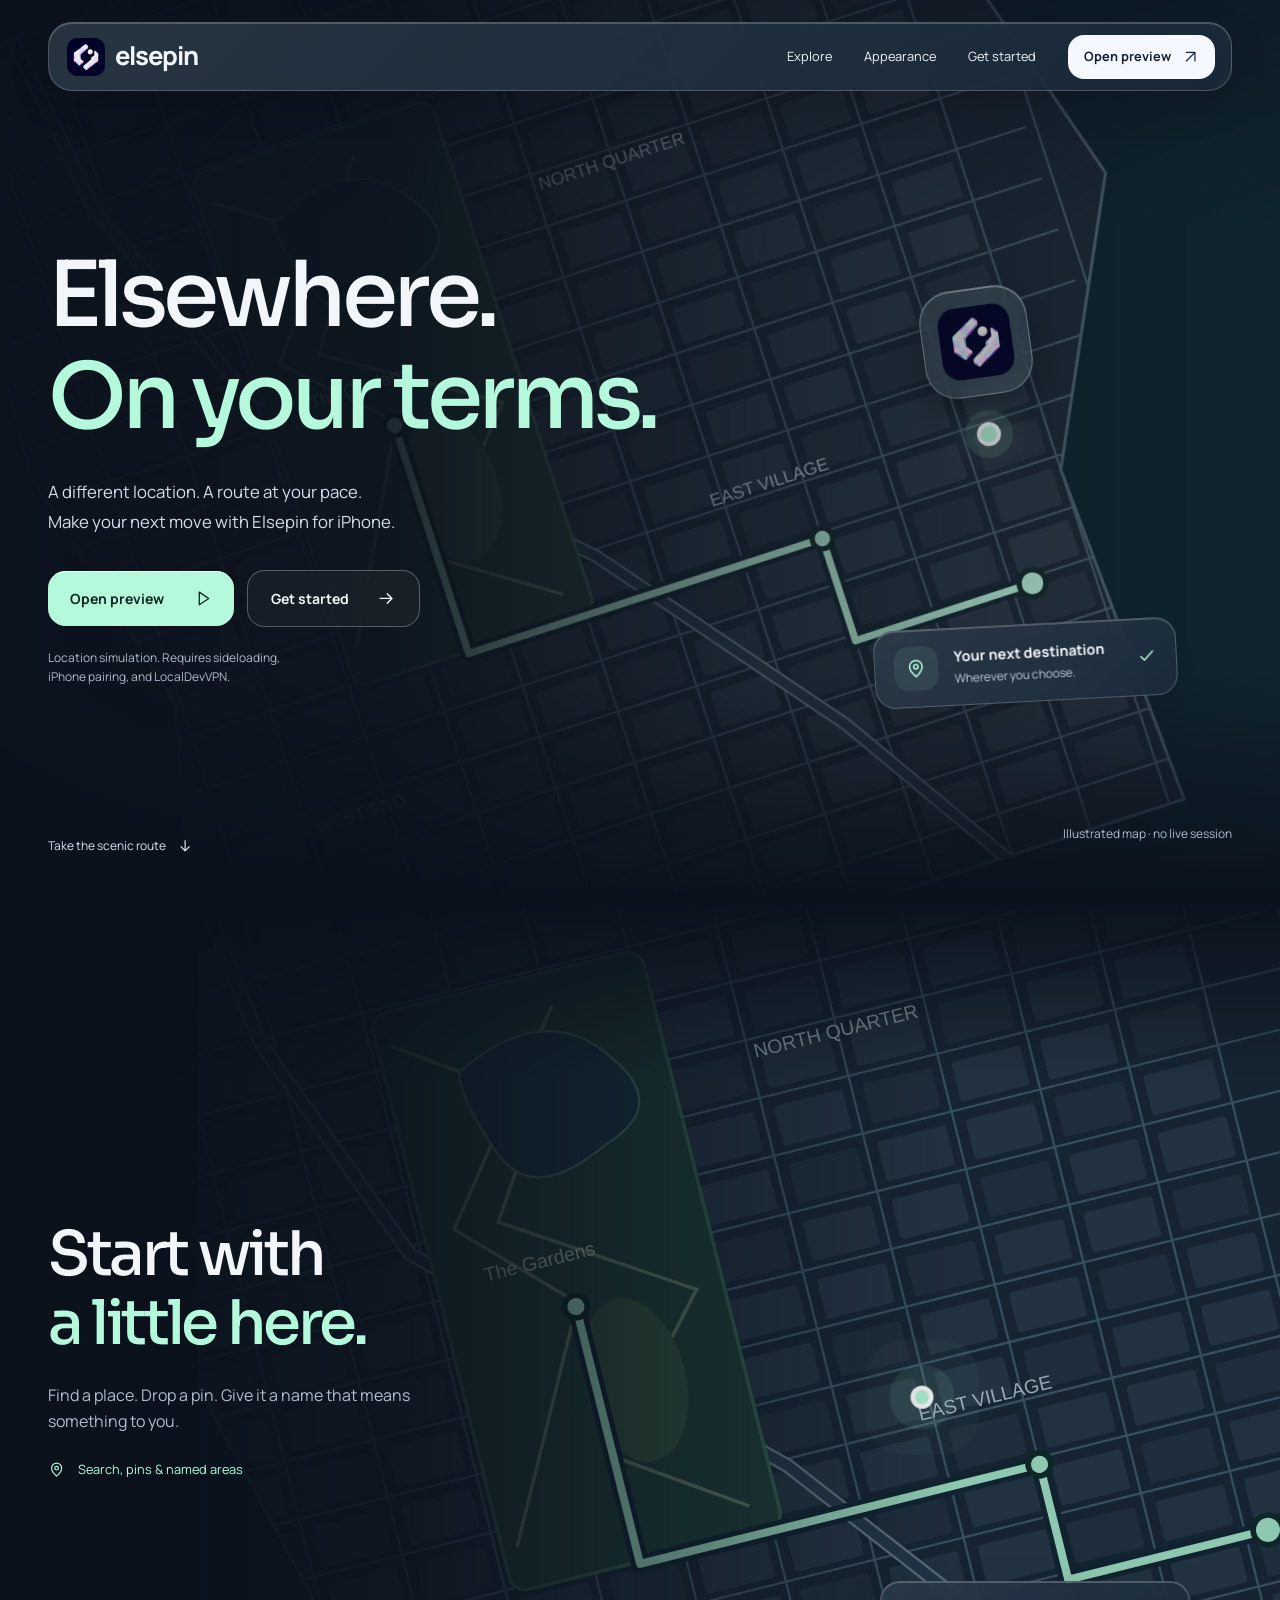
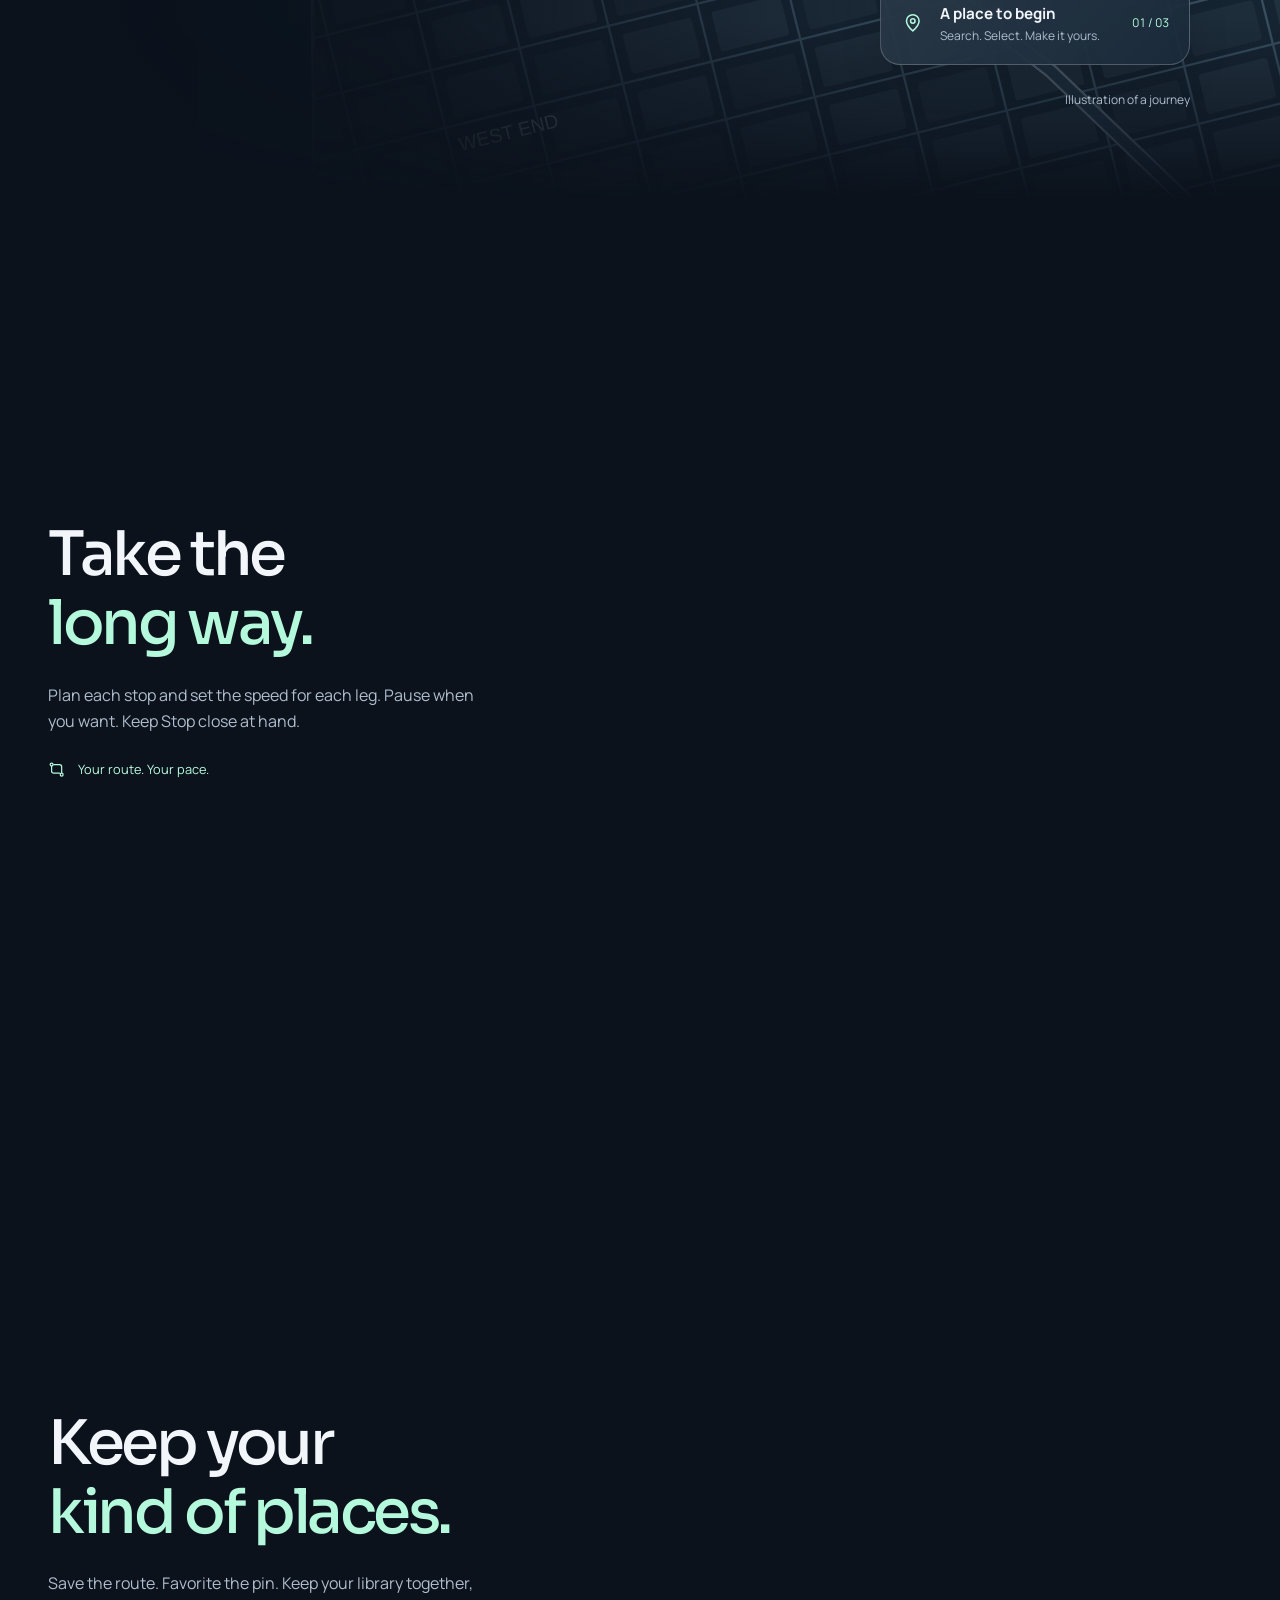
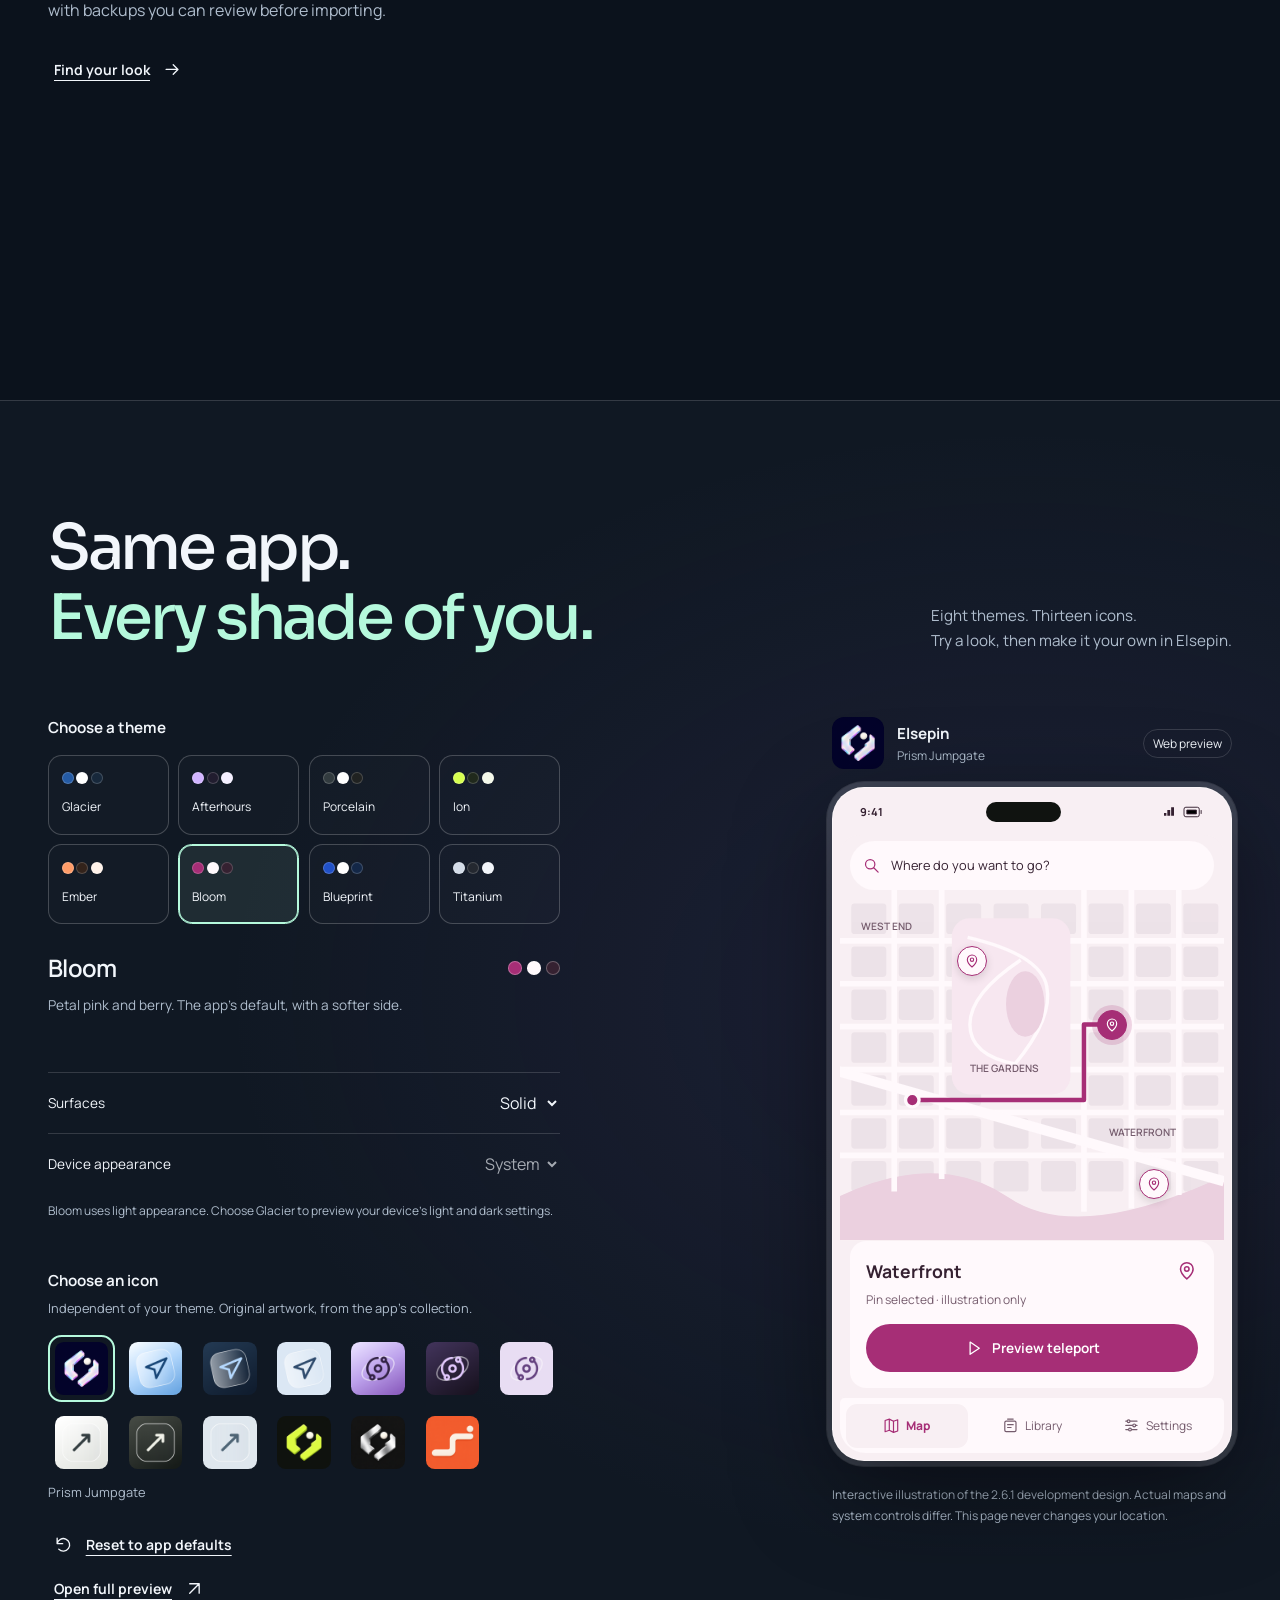
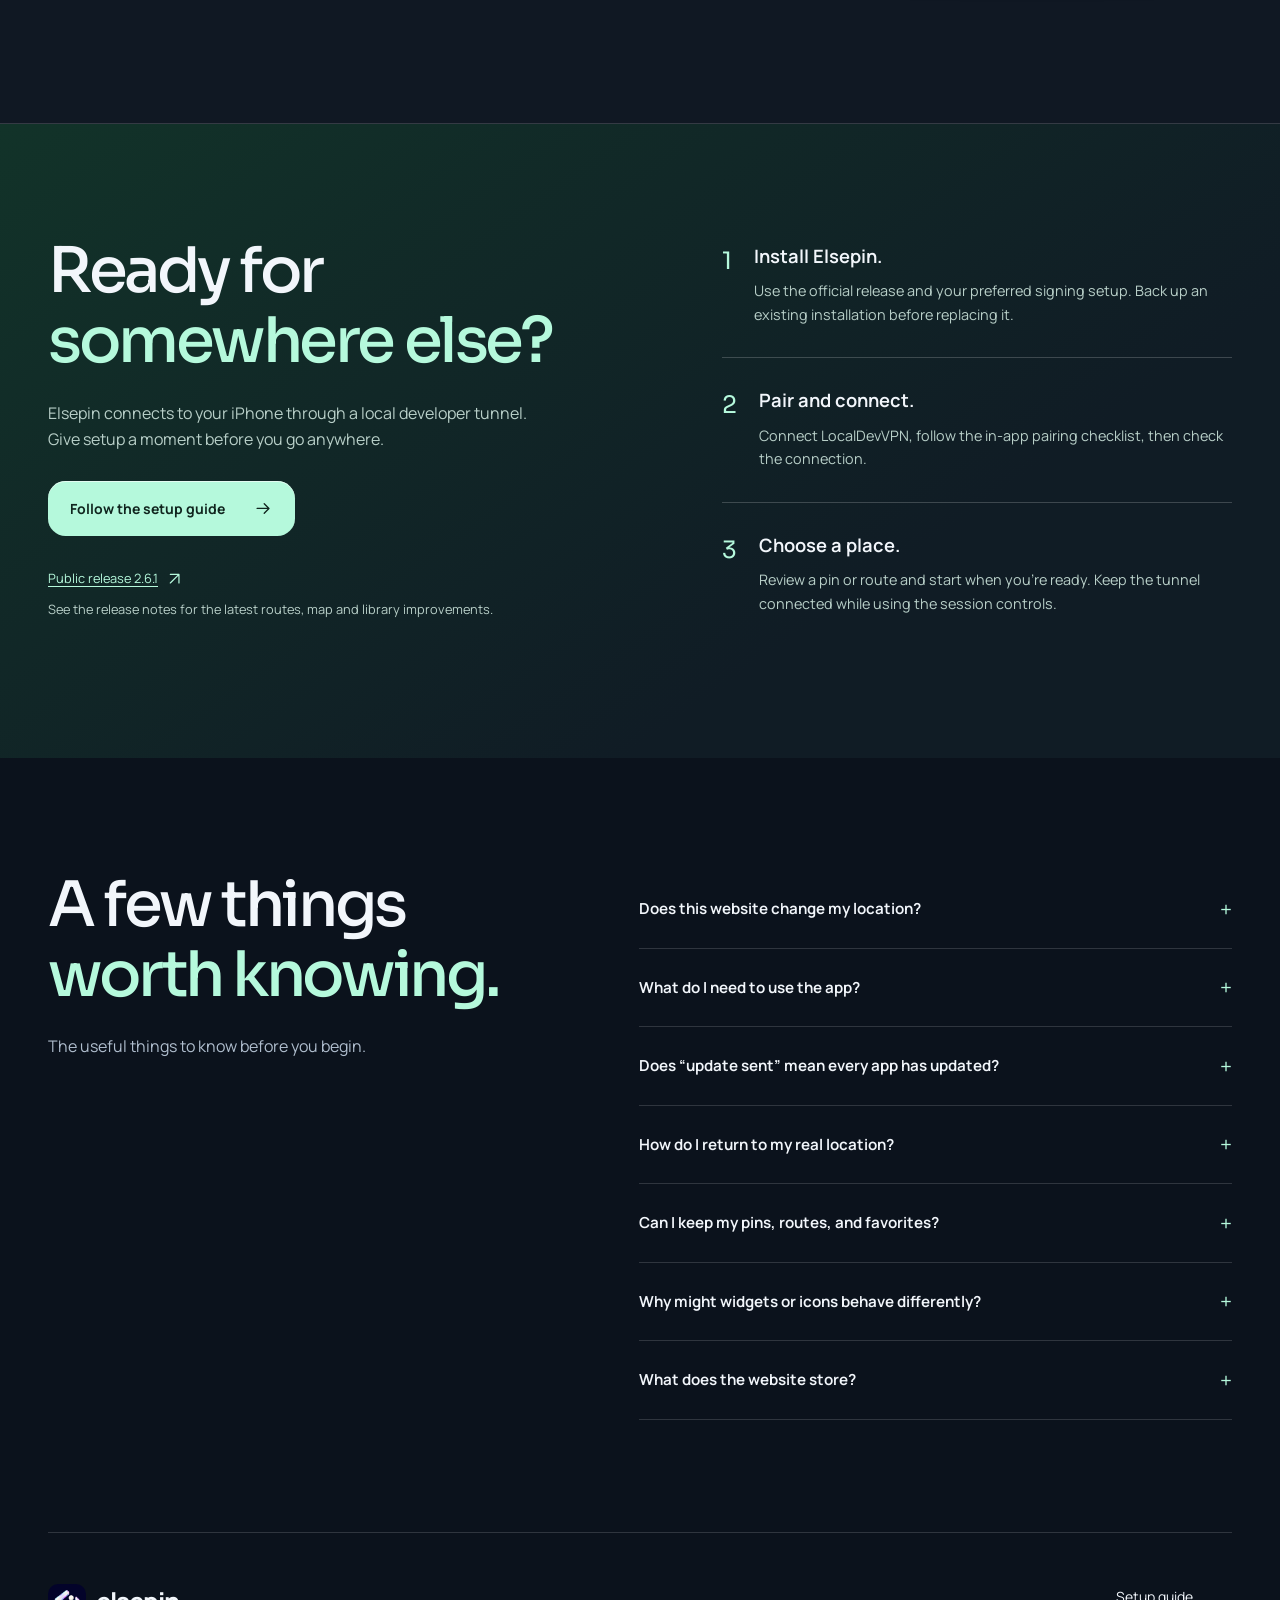
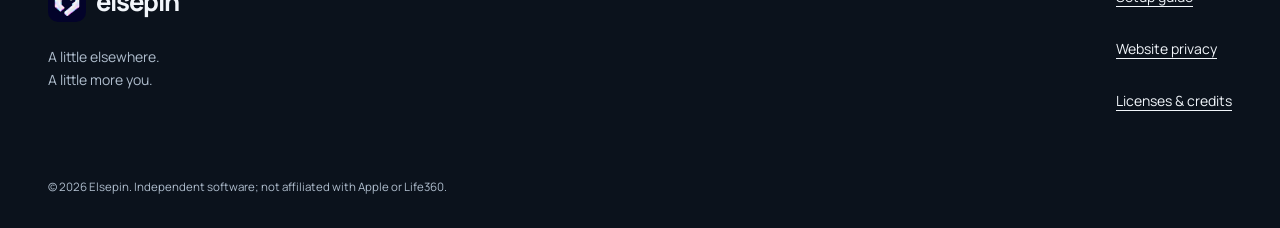
==== commit eb31df4c: "Publish 2.6.1 highlights and complete build history" ====
--- a/website/index.html
+++ b/website/index.html
@@ -92,7 +92,7 @@
   </section>
 
   <section id="setup" class="setup-section section-space" aria-labelledby="setup-title"><div class="shell setup">
-    <div><h2 id="setup-title">Ready for<br><em>somewhere else?</em></h2><p>Elsepin connects to your iPhone through a local developer tunnel. Give setup a moment before you go anywhere.</p><a tabindex="0" class="button pale" href="guide.html">Follow the setup guide <svg class="icon" aria-hidden="true"><use href="symbols.svg#arrow"/></svg></a><div class="release-note"><a tabindex="0" href="https://github.com/N3moStudio/Elsepin-Releases/releases/tag/v2.6.0">Public release 2.6.0 <svg class="icon" aria-hidden="true"><use href="symbols.svg#external"/></svg></a><p>This site previews the newer 2.6.1 design, still in development. The public release may look different.</p></div></div>
+    <div><h2 id="setup-title">Ready for<br><em>somewhere else?</em></h2><p>Elsepin connects to your iPhone through a local developer tunnel. Give setup a moment before you go anywhere.</p><a tabindex="0" class="button pale" href="guide.html">Follow the setup guide <svg class="icon" aria-hidden="true"><use href="symbols.svg#arrow"/></svg></a><div class="release-note"><a tabindex="0" href="https://github.com/N3moStudio/Elsepin-Releases/releases/tag/v2.6.1">Public release 2.6.1 <svg class="icon" aria-hidden="true"><use href="symbols.svg#external"/></svg></a><p>See the release notes for the latest routes, map and library improvements.</p></div></div>
     <ol class="setup-steps"><li><span>1</span><div><h3>Install Elsepin.</h3><p>Use the official release and your preferred signing setup. Back up an existing installation before replacing it.</p></div></li><li><span>2</span><div><h3>Pair and connect.</h3><p>Connect LocalDevVPN, follow the in-app pairing checklist, then check the connection.</p></div></li><li><span>3</span><div><h3>Choose a place.</h3><p>Review a pin or route and start when you’re ready. Keep the tunnel connected while using the session controls.</p></div></li></ol>
   </div></section>
 
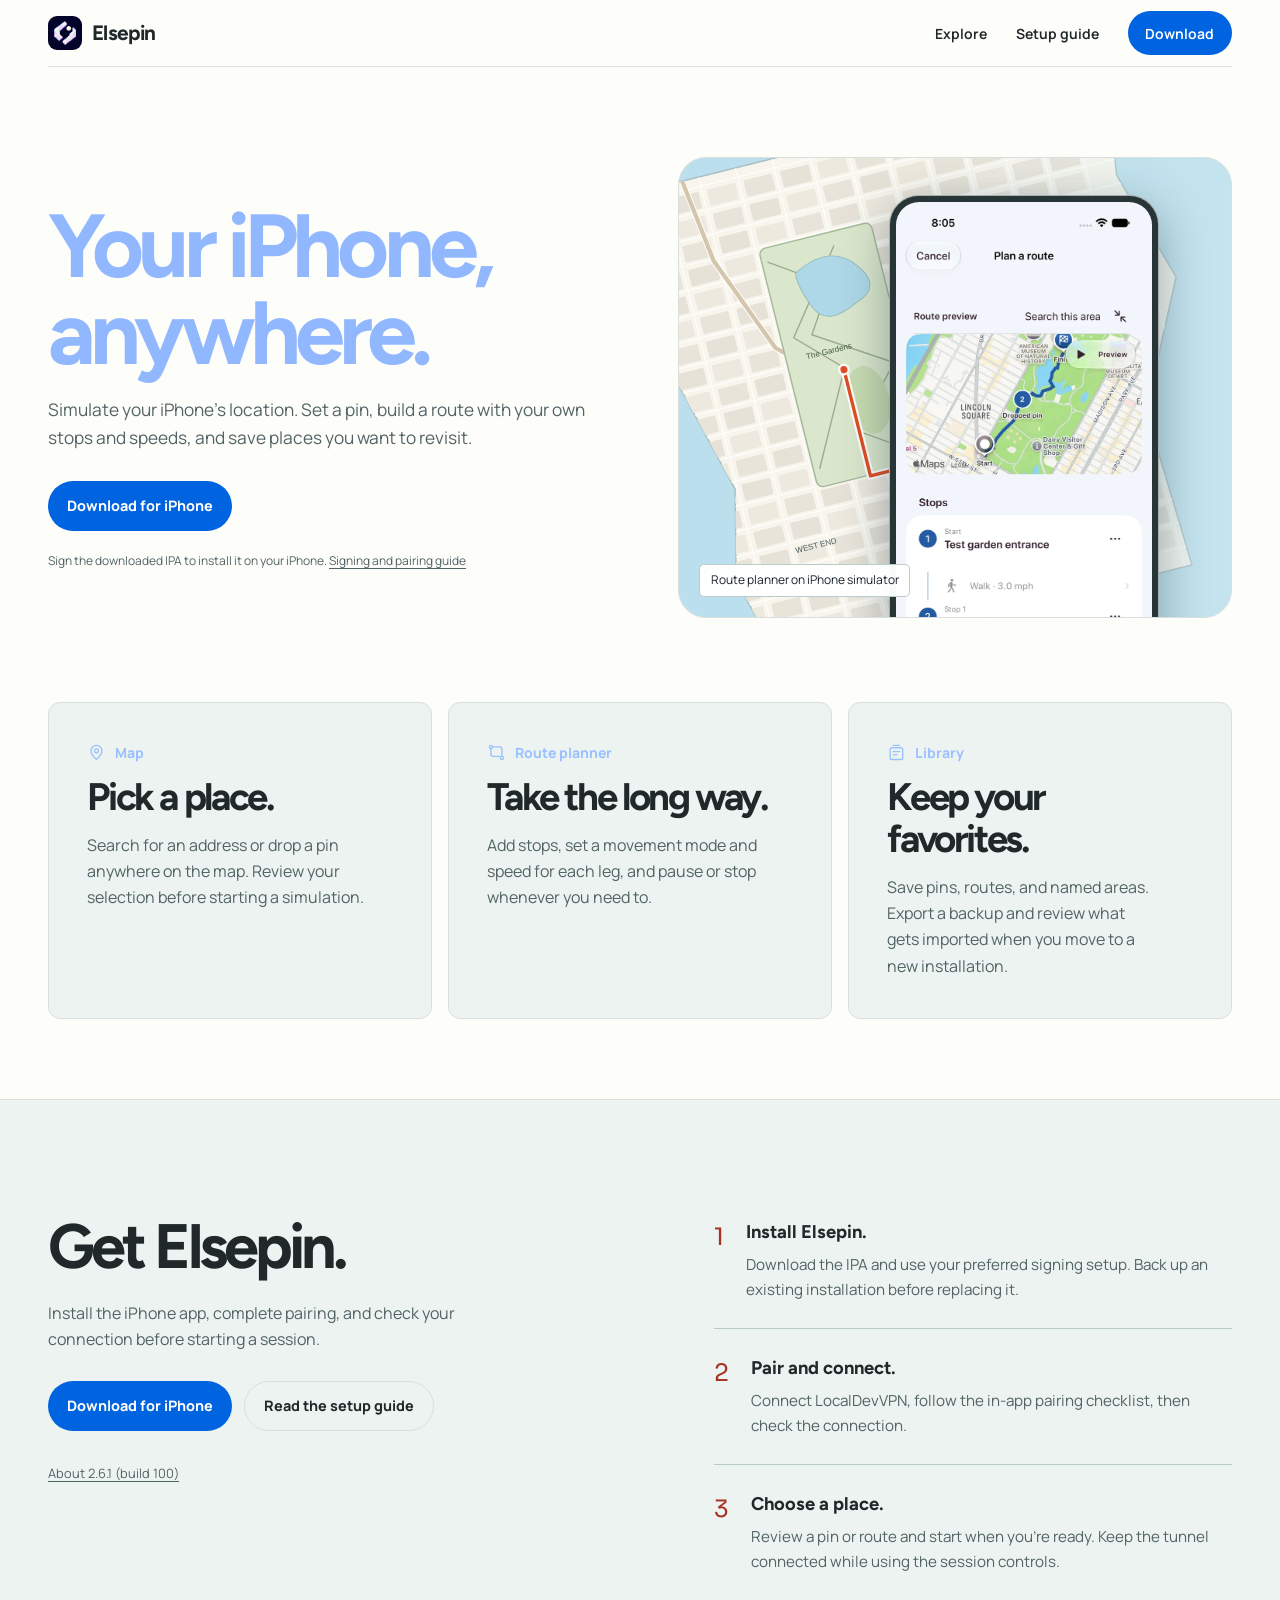
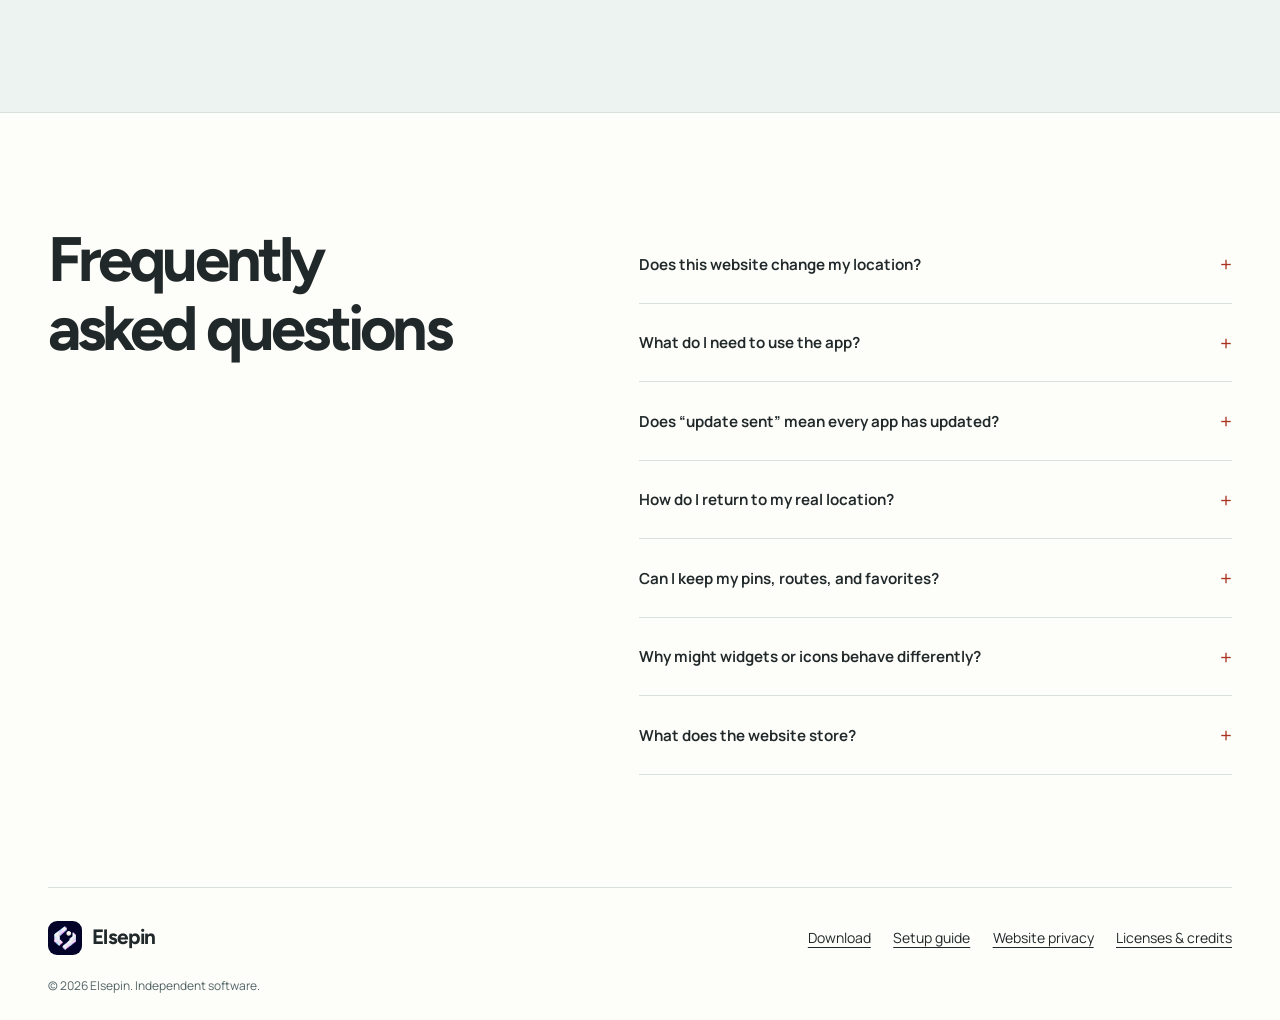
==== commit 43a639ae: "Publish Elsepin build 100 and redesigned Render website" ====
--- a/website/index.html
+++ b/website/index.html
@@ -3,110 +3,77 @@
 <head>
   <meta charset="utf-8">
   <meta name="viewport" content="width=device-width,initial-scale=1,viewport-fit=cover">
-  <meta name="theme-color" content="#0b121c">
-  <title>Elsepin — Make your next move</title>
-  <meta name="description" content="Simulate your iPhone’s location with Elsepin. Pick a pin, plan a route, set your pace, and explore eight themes in the appearance studio.">
-  <meta property="og:title" content="Elsepin — Make your next move">
-  <meta property="og:description" content="Your places. Your pace. Your palette. A location simulation app for iPhone.">
+  <meta name="theme-color" content="#fdfdfa">
+  <title>Elsepin — Location Simulator for iPhone</title>
+  <meta name="description" content="Simulate a location on your iPhone with Elsepin. Choose a pin, plan a route with custom speeds and stops, and save your favorite places.">
+  <link rel="canonical" href="https://elsepin.onrender.com/">
   <meta property="og:type" content="website">
+  <meta property="og:site_name" content="Elsepin">
+  <meta property="og:title" content="Elsepin — Location Simulator for iPhone">
+  <meta property="og:description" content="Choose a pin, plan a route with custom speeds and stops, and save your favorite places.">
+  <meta property="og:url" content="https://elsepin.onrender.com/">
+  <meta property="og:image" content="https://elsepin.onrender.com/assets/social-preview.jpg">
+  <meta property="og:image:width" content="1200">
+  <meta property="og:image:height" content="630">
+  <meta property="og:image:alt" content="Elsepin app icon and a route planner on iPhone">
+  <meta name="twitter:card" content="summary_large_image">
   <link rel="icon" type="image/png" href="assets/prism.png">
   <link rel="apple-touch-icon" href="assets/prism.png">
   <link rel="preload" href="fonts/manrope.ttf" as="font" type="font/ttf" crossorigin>
   <link rel="preload" href="fonts/sora.ttf" as="font" type="font/ttf" crossorigin>
   <link rel="stylesheet" href="styles.css">
-  <script defer src="catalog.js"></script><script defer src="app.js"></script>
+  <script defer src="app.js"></script>
 </head>
 <body class="landing">
 <a tabindex="0" class="skip" href="#main">Skip to content</a>
-<header class="site-header shell glass"><a tabindex="0" class="wordmark" href="index.html" aria-label="Elsepin home"><img src="assets/prism.png" width="38" height="38" alt="">elsepin</a><button class="nav-toggle" type="button" aria-expanded="false" aria-controls="navigation">Menu <svg class="icon" aria-hidden="true"><use href="symbols.svg#menu"/></svg></button><nav id="navigation" aria-label="Main navigation"><a tabindex="0" href="#experience">Explore</a><a tabindex="0" href="#studio">Appearance</a><a tabindex="0" href="guide.html">Get started</a><button class="nav-preview" type="button" data-open-preview>Open preview <svg class="icon" aria-hidden="true"><use href="symbols.svg#external"/></svg></button></nav></header>
+<header class="site-header shell">
+  <a tabindex="0" class="wordmark" href="index.html" aria-label="Elsepin home"><img src="assets/prism.png" width="38" height="38" alt="">Elsepin</a>
+  <button class="nav-toggle" type="button" aria-expanded="false" aria-controls="navigation">Menu <svg class="icon" aria-hidden="true"><use href="symbols.svg#menu"/></svg></button>
+  <nav id="navigation" aria-label="Main navigation">
+    <a tabindex="0" href="#experience">Explore</a><a tabindex="0" href="guide.html">Setup guide</a>
+    <a tabindex="0" class="nav-cta" href="/downloads/Elsepin-2.6.1-build100.ipa" download>Download</a>
+  </nav>
+</header>
 <main id="main" tabindex="-1">
 <section class="hero" aria-labelledby="hero-title">
-  <div class="hero-map-scene" aria-hidden="true"><img class="hero-map-image" src="city-map.svg" width="1400" height="1050" alt=""><div class="map-marker hero-marker"><img src="assets/prism.png" width="72" height="72" alt=""></div></div>
-  <div class="hero-scrim" aria-hidden="true"></div>
-  <div class="shell hero-content"><h1 id="hero-title">Elsewhere.<br><span>On your terms.</span></h1><p class="lead">A different location. A route at your pace. <br>Make your next move with Elsepin for iPhone.</p><div class="actions"><button class="button pale" type="button" data-open-preview>Open preview <svg class="icon" aria-hidden="true"><use href="symbols.svg#play"/></svg></button><a tabindex="0" class="button ghost" href="guide.html">Get started <svg class="icon" aria-hidden="true"><use href="symbols.svg#arrow"/></svg></a></div><p class="small-note">Location simulation. Requires sideloading,<br>iPhone pairing, and LocalDevVPN.</p></div>
-  <div class="hero-floating glass"><span class="floating-pin"><svg class="icon" aria-hidden="true"><use href="symbols.svg#pin"/></svg></span><div><strong>Your next destination</strong><span>Wherever you choose.</span></div><svg class="icon" aria-hidden="true"><use href="symbols.svg#check"/></svg></div>
-  <div class="hero-bottom shell"><a tabindex="0" href="#experience">Take the scenic route <svg class="icon" aria-hidden="true"><use href="symbols.svg#arrow"/></svg></a><span>Illustrated map · no live session</span></div>
+  <div class="shell hero-content">
+    <div class="hero-copy">
+      <h1 id="hero-title">Your iPhone, anywhere.</h1>
+      <p class="lead">Simulate your iPhone’s location. Set a pin, build a route with your own stops and speeds, and save places you want to revisit.</p>
+      <div class="actions">
+        <a tabindex="0" class="button pale" href="/downloads/Elsepin-2.6.1-build100.ipa" download>Download for iPhone</a>
+        
+      </div>
+      <p class="small-note">Sign the downloaded IPA to install it on your iPhone. <a tabindex="0" href="guide.html">Signing and pairing guide</a></p>
+    </div>
+    <figure class="hero-product">
+      <div class="hero-map-scene" aria-hidden="true"><img class="hero-map-image" src="city-map.svg" width="1400" height="1050" alt=""></div>
+      <div class="hero-device"><img src="assets/route-planner.webp" width="660" height="1435" alt="Elsepin’s route planner showing a mapped route, walking speed, and a one-minute stop" fetchpriority="high"></div>
+      <figcaption>Route planner on iPhone simulator</figcaption>
+    </figure>
+  </div>
 </section>
-<section id="experience" class="scroll-story" aria-label="Explore how Elsepin works">
-  <div class="story-visual" aria-hidden="true"><div class="story-map-wrap"><img class="story-map" src="city-map.svg" width="1400" height="1050" alt=""><div class="story-dot"></div></div><div class="story-hud glass"><svg class="icon" aria-hidden="true"><use href="symbols.svg#pin"/></svg><div><strong id="story-state">A place to begin</strong><span id="story-detail">Search. Select. Make it yours.</span></div><span class="story-count">01 / 03</span></div><span class="story-map-note">Illustration of a journey</span></div>
-  <div class="shell story-steps"><article class="story-step" data-story="0"><div><h2>Start with<br><em>a little here.</em></h2><p>Find a place. Drop a pin. Give it a name that means something to you.</p><span class="story-feature"><svg class="icon" aria-hidden="true"><use href="symbols.svg#pin"/></svg>Search, pins & named areas</span></div></article><article class="story-step" data-story="1"><div><h2>Take the<br><em>long way.</em></h2><p>Plan each stop and set the speed for each leg. Pause when you want. Keep Stop close at hand.</p><span class="story-feature"><svg class="icon" aria-hidden="true"><use href="symbols.svg#route"/></svg>Your route. Your pace.</span></div></article><article class="story-step" data-story="2"><div><h2>Keep your<br><em>kind of places.</em></h2><p>Save the route. Favorite the pin. Keep your library together, with backups you can review before importing.</p><button class="text-link" type="button" data-open-preview>Find your look <svg class="icon" aria-hidden="true"><use href="symbols.svg#arrow"/></svg></button></div></article></div>
+<section id="experience" class="feature-grid shell" aria-label="Explore how Elsepin works">
+    <article class="feature-card" data-story="0"><div><span class="story-feature"><svg class="icon" aria-hidden="true"><use href="symbols.svg#pin"/></svg>Map</span><h2>Pick a place.</h2><p>Search for an address or drop a pin anywhere on the map. Review your selection before starting a simulation.</p></div></article>
+    <article class="feature-card" data-story="1"><div><span class="story-feature"><svg class="icon" aria-hidden="true"><use href="symbols.svg#route"/></svg>Route planner</span><h2>Take the long way.</h2><p>Add stops, set a movement mode and speed for each leg, and pause or stop whenever you need to.</p></div></article>
+    <article class="feature-card" data-story="2"><div><span class="story-feature"><svg class="icon" aria-hidden="true"><use href="symbols.svg#library"/></svg>Library</span><h2>Keep your favorites.</h2><p>Save pins, routes, and named areas. Export a backup and review what gets imported when you move to a new installation.</p></div></article>
 </section>
-  <section class="studio-section section-space" id="studio" aria-labelledby="studio-title">
-    <div class="shell studio-heading"><h2 id="studio-title">Same app.<br><em>Every shade of you.</em></h2><p>Eight themes. Thirteen icons.<br>Try a look, then make it your own in Elsepin.</p></div>
-    <div id="studio-slot" class="shell"><div id="studio-body" class="studio">
-      <div class="studio-controls">
-        <h3>Choose a theme</h3>
-        <div id="themes" class="theme-choices" role="group" aria-label="Preview theme"></div>
-        <div class="theme-description"><div><h4 id="theme-name">Bloom</h4><div id="swatches" class="swatches" aria-hidden="true"></div></div><p id="theme-detail">Petal pink and berry. The app’s default, with a softer side.</p></div>
-        <div class="preview-options"><label for="surface">Surfaces</label><select id="surface" disabled><option value="solid">Solid</option><option value="glass">Glass</option></select></div>
-        <div class="preview-options"><label for="mode">Device appearance</label><select id="mode" aria-describedby="mode-help" disabled><option value="system">System</option><option value="light">Light</option><option value="dark">Dark</option></select></div>
-        <p id="mode-help" class="control-help">Bloom uses light appearance. Choose Glacier to preview your device’s light and dark settings.</p>
-        <div class="icon-section"><h3>Choose an icon</h3><p>Independent of your theme. Original artwork, from the app’s collection.</p><div id="icons" class="icon-choices" role="group" aria-label="Preview app icon"></div><p id="selected-icon-label">Prism Jumpgate</p></div>
-        <button id="reset-preview" class="text-link reset" type="button" disabled><svg class="icon" aria-hidden="true"><use href="symbols.svg#reset"/></svg>Reset to app defaults</button>
-        <button class="text-link preview-jump" type="button" data-open-preview>Open full preview <svg class="icon" aria-hidden="true"><use href="symbols.svg#external"/></svg></button>
-      </div>
-      <div class="phone-stage" id="preview-stage">
-        <div class="preview-identity"><img id="preview-icon" src="assets/prism.png" width="52" height="52" alt="Selected app icon"><div><strong>Elsepin</strong><span id="icon-name">Prism Jumpgate</span></div><span class="preview-badge">Web preview</span></div>
-        <div id="phone" class="phone" data-screen="map">
-          <div class="phone-status" aria-hidden="true"><b>9:41</b><i></i><svg viewBox="0 0 42 16"><path d="M1 12V9m4 3V6m4 6V3" stroke="currentColor" stroke-width="3"/><rect x="21" y="3" width="16" height="10" rx="2" fill="none" stroke="currentColor"/><path d="M24 6h10v4H24zM39 6v4" stroke="currentColor"/></svg></div>
-          <section class="phone-screen map-screen" id="screen-map" aria-label="Map illustration">
-            <div class="phone-search"><svg class="icon" aria-hidden="true"><use href="symbols.svg#search"/></svg><span>Where do you want to go?</span></div>
-<div class="demo-map">
-<svg class="map-art" viewBox="0 0 340 310" aria-hidden="true">
- <rect width="340" height="310" fill="var(--canvas)"/>
- <g fill="var(--road)" opacity=".48"><rect x="10" y="12" width="31" height="27" rx="3"/><rect x="52" y="12" width="31" height="27" rx="3"/><rect x="94" y="12" width="31" height="27" rx="3"/><rect x="136" y="12" width="31" height="27" rx="3"/><rect x="178" y="12" width="31" height="27" rx="3"/><rect x="220" y="12" width="31" height="27" rx="3"/><rect x="262" y="12" width="31" height="27" rx="3"/><rect x="304" y="12" width="31" height="27" rx="3"/><rect x="10" y="50" width="31" height="27" rx="3"/><rect x="52" y="50" width="31" height="27" rx="3"/><rect x="94" y="50" width="31" height="27" rx="3"/><rect x="220" y="50" width="31" height="27" rx="3"/><rect x="262" y="50" width="31" height="27" rx="3"/><rect x="304" y="50" width="31" height="27" rx="3"/><rect x="10" y="88" width="31" height="27" rx="3"/><rect x="52" y="88" width="31" height="27" rx="3"/><rect x="94" y="88" width="31" height="27" rx="3"/><rect x="220" y="88" width="31" height="27" rx="3"/><rect x="262" y="88" width="31" height="27" rx="3"/><rect x="304" y="88" width="31" height="27" rx="3"/><rect x="10" y="126" width="31" height="27" rx="3"/><rect x="52" y="126" width="31" height="27" rx="3"/><rect x="94" y="126" width="31" height="27" rx="3"/><rect x="220" y="126" width="31" height="27" rx="3"/><rect x="262" y="126" width="31" height="27" rx="3"/><rect x="304" y="126" width="31" height="27" rx="3"/><rect x="10" y="164" width="31" height="27" rx="3"/><rect x="52" y="164" width="31" height="27" rx="3"/><rect x="94" y="164" width="31" height="27" rx="3"/><rect x="220" y="164" width="31" height="27" rx="3"/><rect x="262" y="164" width="31" height="27" rx="3"/><rect x="304" y="164" width="31" height="27" rx="3"/><rect x="10" y="202" width="31" height="27" rx="3"/><rect x="52" y="202" width="31" height="27" rx="3"/><rect x="94" y="202" width="31" height="27" rx="3"/><rect x="136" y="202" width="31" height="27" rx="3"/><rect x="178" y="202" width="31" height="27" rx="3"/><rect x="220" y="202" width="31" height="27" rx="3"/><rect x="262" y="202" width="31" height="27" rx="3"/><rect x="304" y="202" width="31" height="27" rx="3"/><rect x="10" y="240" width="31" height="27" rx="3"/><rect x="52" y="240" width="31" height="27" rx="3"/><rect x="94" y="240" width="31" height="27" rx="3"/><rect x="136" y="240" width="31" height="27" rx="3"/><rect x="178" y="240" width="31" height="27" rx="3"/><rect x="220" y="240" width="31" height="27" rx="3"/><rect x="262" y="240" width="31" height="27" rx="3"/><rect x="304" y="240" width="31" height="27" rx="3"/></g>
- <path d="M0 271Q87 230 149 272T340 253V310H0Z" fill="var(--water)"/>
- <rect x="99" y="25" width="105" height="156" rx="16" fill="var(--park)"/>
- <path d="M113 42q64 15 70 43t-28 69q-40-8-40-35t45-57" fill="none" stroke="var(--surface)" stroke-width="3"/>
- <ellipse cx="164" cy="101" rx="17" ry="29" fill="var(--water)"/>
- <g fill="none" stroke="var(--surface)" stroke-width="5"><path d="M0 45H99M204 45H340M0 83H99M204 83H340M0 121H99M204 121H340M0 159H99M204 159H340M0 197H340M0 235H340M48 0V267M90 0V256M216 0V285M258 0V282M300 0V270"/><path d="m-10 158 350 100" stroke-width="9"/></g>
- <g fill="var(--muted)" font-family="Manrope,sans-serif" font-size="9" font-weight="600"><text x="115" y="161">THE GARDENS</text><text x="238" y="218">WATERFRONT</text><text x="19" y="35">WEST END</text></g>
- <path id="preview-route" d="M64 186h152v-67h25" fill="none" stroke="var(--accent)" stroke-width="4" stroke-linecap="round" stroke-linejoin="round"/>
- <circle class="demo-dot" cx="64" cy="186" r="6" fill="var(--accent)" stroke="var(--surface)" stroke-width="3"/>
-</svg>
-<button class="demo-place waterfront" type="button" data-place="waterfront" aria-label="Select Waterfront" aria-pressed="true" disabled><svg class="icon" aria-hidden="true"><use href="symbols.svg#pin"/></svg></button>
-<button class="demo-place gardens" type="button" data-place="gardens" aria-label="Select Garden Gate" aria-pressed="false" disabled><svg class="icon" aria-hidden="true"><use href="symbols.svg#pin"/></svg></button>
-<button class="demo-place riverside" type="button" data-place="riverside" aria-label="Select Riverside" aria-pressed="false" disabled><svg class="icon" aria-hidden="true"><use href="symbols.svg#pin"/></svg></button>
-</div>
-            <div class="phone-tray"><div class="tray-title"><h4 id="tray-title">Waterfront</h4><svg class="icon" aria-hidden="true"><use href="symbols.svg#pin"/></svg></div><p id="demo-status">Pin selected · illustration only</p><button id="demo-teleport" type="button" disabled><svg class="icon" aria-hidden="true"><use href="symbols.svg#play"/></svg><span>Preview teleport</span></button></div>
-          </section>
-          <section class="phone-screen library-screen" id="screen-library" aria-label="Library illustration" hidden>
-            <h4>Library</h4><p class="phone-subtitle">A few places to come back to.</p>
-            <div class="phone-list-item"><svg class="icon" aria-hidden="true"><use href="symbols.svg#pin"/></svg><div><b>Waterfront</b><small>Favorite pin</small></div><svg class="icon" aria-hidden="true"><use href="symbols.svg#star"/></svg></div>
-            <div class="phone-list-item"><svg class="icon" aria-hidden="true"><use href="symbols.svg#route"/></svg><div><b>Garden loop</b><small>Saved route</small></div></div>
-            <div class="phone-list-item"><svg class="icon" aria-hidden="true"><use href="symbols.svg#area"/></svg><div><b>Riverside</b><small>Named area</small></div></div>
-            <p class="phone-footnote">Example places for this preview.</p>
-          </section>
-          <section class="phone-screen settings-screen" id="screen-settings" aria-label="Settings illustration" hidden>
-            <h4>Settings</h4><div class="phone-identity"><img id="phone-icon" src="assets/prism.png" alt="" width="48" height="48"><div><b>Appearance</b><small id="settings-theme">Bloom · Solid</small></div></div>
-            <div class="phone-setting">App icon <svg class="icon" aria-hidden="true"><use href="symbols.svg#arrow"/></svg></div><div class="phone-setting">Live Activities <svg class="icon" aria-hidden="true"><use href="symbols.svg#arrow"/></svg></div><div class="phone-setting">Notifications <svg class="icon" aria-hidden="true"><use href="symbols.svg#arrow"/></svg></div><div class="phone-setting">Software updates <svg class="icon" aria-hidden="true"><use href="symbols.svg#arrow"/></svg></div><p class="phone-footnote">Try themes and icons with the controls beside this illustration.</p>
-          </section>
-          <div class="phone-tabs" role="group" aria-label="Preview screen"><button type="button" data-screen="map" aria-pressed="true" disabled><svg class="icon" aria-hidden="true"><use href="symbols.svg#map"/></svg>Map</button><button type="button" data-screen="library" aria-pressed="false" disabled><svg class="icon" aria-hidden="true"><use href="symbols.svg#library"/></svg>Library</button><button type="button" data-screen="settings" aria-pressed="false" disabled><svg class="icon" aria-hidden="true"><use href="symbols.svg#settings"/></svg>Settings</button></div>
-        </div>
-        <p class="preview-caption">Interactive illustration of the 2.6.1 development design. Actual maps and system controls differ. This page never changes your location.</p>
-      </div>
-    </div>
-    </div>
-    <p id="preview-announcement" class="sr-only" role="status"></p>
-    <noscript><p class="shell preview-fallback">JavaScript is off. The illustration shows Bloom; enable JavaScript to try themes, icons, and screens. All guides and links still work.</p></noscript>
-  </section>
-
   <section id="setup" class="setup-section section-space" aria-labelledby="setup-title"><div class="shell setup">
-    <div><h2 id="setup-title">Ready for<br><em>somewhere else?</em></h2><p>Elsepin connects to your iPhone through a local developer tunnel. Give setup a moment before you go anywhere.</p><a tabindex="0" class="button pale" href="guide.html">Follow the setup guide <svg class="icon" aria-hidden="true"><use href="symbols.svg#arrow"/></svg></a><div class="release-note"><a tabindex="0" href="https://github.com/N3moStudio/Elsepin-Releases/releases/tag/v2.6.1">Public release 2.6.1 <svg class="icon" aria-hidden="true"><use href="symbols.svg#external"/></svg></a><p>See the release notes for the latest routes, map and library improvements.</p></div></div>
-    <ol class="setup-steps"><li><span>1</span><div><h3>Install Elsepin.</h3><p>Use the official release and your preferred signing setup. Back up an existing installation before replacing it.</p></div></li><li><span>2</span><div><h3>Pair and connect.</h3><p>Connect LocalDevVPN, follow the in-app pairing checklist, then check the connection.</p></div></li><li><span>3</span><div><h3>Choose a place.</h3><p>Review a pin or route and start when you’re ready. Keep the tunnel connected while using the session controls.</p></div></li></ol>
+    <div><h2 id="setup-title">Get Elsepin.</h2><p>Install the iPhone app, complete pairing, and check your connection before starting a session.</p><div class="actions"><a tabindex="0" class="button pale" href="/downloads/Elsepin-2.6.1-build100.ipa" download>Download for iPhone</a><a tabindex="0" class="button ghost" href="guide.html">Read the setup guide</a></div><div class="release-note"><a tabindex="0" href="guide.html#version">About 2.6.1 (build 100)</a></div></div>
+    <ol class="setup-steps"><li><span>1</span><div><h3>Install Elsepin.</h3><p>Download the IPA and use your preferred signing setup. Back up an existing installation before replacing it.</p></div></li><li><span>2</span><div><h3>Pair and connect.</h3><p>Connect LocalDevVPN, follow the in-app pairing checklist, then check the connection.</p></div></li><li><span>3</span><div><h3>Choose a place.</h3><p>Review a pin or route and start when you’re ready. Keep the tunnel connected while using the session controls.</p></div></li></ol>
   </div></section>
 
-  <section class="faq shell section-space" id="faq" aria-labelledby="faq-title"><div><h2 id="faq-title">A few things<br><em>worth knowing.</em></h2><p>The useful things to know before you begin.</p></div><div>
-    <details><summary>Does this website change my location?</summary><p>No. The map and session buttons are an illustration. The site does not request your location, connect to your iPhone, or start a real session.</p></details>
+  <section class="faq shell section-space" id="faq" aria-labelledby="faq-title"><div><h2 id="faq-title">Frequently asked questions</h2></div><div>
+    <details><summary>Does this website change my location?</summary><p>No. The map on this website is an illustration. The site does not request your location, connect to your iPhone, or start a real session.</p></details>
     <details><summary>What do I need to use the app?</summary><p>An iPhone with a compatible signed installation, LocalDevVPN, and a valid pairing. Signing permissions and iOS behavior matter; a downloaded IPA alone is not a complete setup. Follow the <a tabindex="0" href="guide.html">setup guide</a> and the release’s requirements.</p></details>
     <details><summary>Does “update sent” mean every app has updated?</summary><p>No. Session status describes Elsepin’s own connection and updates. Another app may still show an older location. Optional provider checks show a reported location and its age; they do not guarantee a fresh update. Find My Devices and Find My People are different, and People support is not a promised working feature.</p></details>
     <details><summary>How do I return to my real location?</summary><p>Use <strong>Stop spoofing</strong> and wait for confirmation. If Elsepin can’t clear the location, connect to Wi-Fi, reconnect LocalDevVPN, and try again. Connecting to another device’s Wi-Fi hotspot can also work. Closing or force-quitting Elsepin doesn’t confirm that it cleared. Check the location in another app too.</p></details>
     <details><summary>Can I keep my pins, routes, and favorites?</summary><p>The app has a saved library and backup import/export. Before changing your installation or signing identity, export a backup. Imports let you review individual changes; keep pairing files private and separate.</p></details>
     <details><summary>Why might widgets or icons behave differently?</summary><p>Your signing setup must retain the extension and supported capabilities. Saved-location widgets need shared App Group access. Re-signing can affect those permissions and alternate icons; the website preview cannot verify your installation.</p></details>
-    <details><summary>What does the website store?</summary><p>Preview choices stay in page memory and reset on reload. The site code has no analytics, account forms, or location requests. Hosting providers may retain normal request logs. <a tabindex="0" href="privacy.html">Read the website privacy note.</a></p></details>
+    <details><summary>What does the website store?</summary><p>The site code has no analytics, account forms, or location requests. Hosting providers may retain normal request logs. <a tabindex="0" href="privacy.html">Read the website privacy note.</a></p></details>
   </div></section>
 </main>
-<footer class="site-footer shell"><div><a tabindex="0" class="wordmark" href="index.html"><img src="assets/prism.png" width="38" height="38" alt="">elsepin</a><p>A little elsewhere.<br>A little more you.</p></div><nav aria-label="Footer"><a tabindex="0" href="guide.html">Setup guide</a><a tabindex="0" href="privacy.html">Website privacy</a><a tabindex="0" href="licenses.txt">Licenses & credits</a></nav><small>© 2026 Elsepin. Independent software; not affiliated with Apple or Life360.</small></footer>
-<dialog id="preview-dialog" aria-labelledby="preview-title"><div class="dialog-top"><div><h2 id="preview-title">Make Elsepin yours</h2><p>Interactive illustration. Your real location never changes.</p></div><button id="close-preview" type="button" aria-label="Close preview"><svg class="icon" aria-hidden="true"><use href="symbols.svg#close"/></svg></button></div><div id="dialog-body"></div><button class="dialog-close-bottom" type="button">Close preview</button></dialog>
+<footer class="site-footer shell"><a tabindex="0" class="wordmark" href="index.html"><img src="assets/prism.png" width="38" height="38" alt="">Elsepin</a><nav aria-label="Footer"><a tabindex="0" href="/downloads/Elsepin-2.6.1-build100.ipa" download>Download</a><a tabindex="0" href="guide.html">Setup guide</a><a tabindex="0" href="privacy.html">Website privacy</a><a tabindex="0" href="licenses.txt">Licenses & credits</a></nav><small>© 2026 Elsepin. Independent software.</small></footer>
+
 </body>
 </html>
--- a/website/styles.css
+++ b/website/styles.css
@@ -1,10 +1,15 @@
 @font-face { font-family: Manrope; src: url('fonts/manrope.ttf') format('truetype'); font-weight: 200 800; font-display: swap; }
 @font-face { font-family: Sora; src: url('fonts/sora.ttf') format('truetype'); font-weight: 100 800; font-display: swap; }
-:root { color-scheme: dark; --paper:#0b121c; --ink:#f2f6fb; --muted:#afbdcd; --line:#ffffff26; --studio:#121e2c; --mint:#b5f9dc; --ease-out:cubic-bezier(.23,1,.32,1); font:100%/1.65 Manrope,Arial,sans-serif; color:var(--ink); background:var(--paper); scrollbar-color:#6f8195 var(--paper); }
+:root {
+  /* Astryx Neutral shape scale, meta/astryx a348cd8 */
+  --radius-element:.625rem;
+  --radius-container:.75rem;
+  --radius-page:1.75rem;
+  --radius-full:9999px; color-scheme:light; --paper:#fdfdfa; --ink:#202829; --muted:#526365; --line:#d8dfdd; --studio:#edf3f1; --route-ink:#a93320; --sea:#cde8ef; --ease-out:cubic-bezier(.23,1,.32,1); font:100%/1.65 Manrope,Arial,sans-serif; color:var(--ink); background:var(--paper); scrollbar-color:#718485 var(--paper); }
 * { box-sizing:border-box; }
 html { scroll-behavior:smooth; scroll-padding-top:2rem; }
 body { margin:0; padding-inline:env(safe-area-inset-left) env(safe-area-inset-right); overflow-wrap:break-word; }
-::selection { background:var(--mint); color:#0b121c; }
+::selection { background:#ffd9c9; color:var(--ink); }
 a { color:inherit; text-underline-offset:.25em; }
 button,select { font:inherit; color:inherit; }
 button,select,summary,a { -webkit-tap-highlight-color:transparent; touch-action:manipulation; }
@@ -12,133 +17,117 @@
 button:disabled,select:disabled { cursor:default; opacity:.65; }
 button,.button { transition:transform 160ms var(--ease-out),background-color 160ms; }
 button:active:not(:disabled),.button:active { transform:scale(.98); }
-:focus-visible { outline:3px solid #a989ff; outline-offset:5px; }
+:focus-visible { outline:3px solid #145f83; outline-offset:4px; }
 [hidden] { display:none !important; }
 img,svg { display:block; max-width:100%; }
 img { height:auto; }
 h1,h2,h3,h4,p,figure { margin:0; }
-h1,h2 { font-family:Sora,Manrope,sans-serif; font-weight:500; line-height:1.12; letter-spacing:-.055em; text-wrap:balance; }
+h1,h2 { font-family:Sora,Manrope,sans-serif; font-weight:600; line-height:1.09; letter-spacing:-.062em; text-wrap:balance; }
 h1 { font-size:clamp(3.5rem,7.1vw,7.25rem); }
 h2 { font-size:clamp(2.65rem,4.9vw,5rem); }
 h3 { font-size:1.15rem; line-height:1.4; font-weight:650; }
-em { font-style:normal; color:var(--mint); }
+em { font-style:normal; color:var(--route-ink); }
 p { text-wrap:pretty; }
-.shell { width:min(80rem,calc(100% - 6rem)); margin-inline:auto; }
+.shell { width:min(75rem,calc(100% - 6rem)); margin-inline:auto; }
 .section-space { padding-block:7rem; }
 .icon { width:1.35em; height:1.35em; flex:0 0 auto; fill:none; stroke:currentColor; stroke-width:1.7; stroke-linecap:round; stroke-linejoin:round; }
 .sr-only { position:absolute; width:1px; height:1px; padding:0; overflow:hidden; clip-path:inset(50%); white-space:nowrap; }
 .skip { position:absolute; top:.5rem; left:1rem; padding:.75rem 1rem; z-index:30; background:var(--paper); transform:translateY(-180%); }
 .skip:focus { transform:none; }
-.glass { background:linear-gradient(135deg,#ffffff14,#ffffff05),#172635d9; border:1px solid #ffffff36; box-shadow:inset 0 1px 0 #ffffff35,0 12px 40px #00000024; -webkit-backdrop-filter:blur(24px) saturate(160%); backdrop-filter:blur(24px) saturate(160%); }
-.site-header { display:flex; align-items:center; justify-content:space-between; gap:2rem; padding:.7rem 1rem .7rem 1.1rem; position:relative; z-index:5; border-radius:1.5rem; margin-top:1.4rem; }
-.landing .site-header { position:absolute; left:0; right:0; }
-.wordmark { display:inline-flex; align-items:center; gap:.65rem; font-size:1.6rem; font-weight:750; letter-spacing:-.04em; text-decoration:none; line-height:1.2; min-height:44px; }
-.wordmark img { width:38px; border-radius:10px; }
-.site-header nav { display:flex; align-items:center; gap:2rem; flex-wrap:wrap; }
-.site-header nav a { text-decoration:none; font-size:.8rem; padding-block:.7rem; }
-.nav-preview,.nav-cta { display:inline-flex; align-items:center; gap:.7rem; padding:.65rem 1rem; min-height:44px; background:#f5f9ff; color:#152032; border-radius:1rem; font-size:.8rem; font-weight:700; }
+.glass { background:#fffffff2; border:1px solid #b7caca; box-shadow:0 10px 28px #38545a20; -webkit-backdrop-filter:blur(16px); backdrop-filter:blur(16px); }
+.site-header { display:flex; align-items:center; justify-content:space-between; gap:2rem; padding:.7rem 0; position:relative; z-index:5; border-bottom:1px solid var(--line); }
+.wordmark { display:inline-flex; align-items:center; align-self:start; gap:.65rem; font-size:1.3rem; font-weight:780; letter-spacing:-.045em; text-decoration:none; line-height:1.2; min-height:44px; }
+.wordmark img { width:34px; border-radius:9px; }
+.site-header nav { display:flex; align-items:center; gap:1.8rem; flex-wrap:wrap; }
+.site-header nav a { text-decoration:none; font-size:.875rem; font-weight:650; padding-block:.55rem; }
+.nav-cta { display:inline-flex; align-items:center; justify-content:center; padding:.45rem 1.1rem; min-height:44px; background:#e5edeb; color:var(--ink); border-radius:.6rem; font-weight:750; }
 .nav-toggle { display:none; align-items:center; gap:.55rem; min-height:44px; padding:.5rem .75rem; border:1px solid var(--line); border-radius:1rem; font-size:.875rem; }
-.hero { min-height:850px; height:100svh; max-height:1150px; position:relative; isolation:isolate; display:flex; align-items:center; overflow:hidden; }
-.hero-map-scene { position:absolute; inset:0; z-index:-2; overflow:hidden; background:#122b37; }
-.hero-map-image { width:100%; height:100%; object-fit:cover; object-position:70% 54%; transform:scale(1.13) rotate(-4deg); filter:saturate(.8); }
-.hero-scrim { position:absolute; inset:0; z-index:-1; background:linear-gradient(90deg,#0b121cf7 0%,#0b121ce8 30%,#0b121c75 60%,#0b121c10),linear-gradient(0deg,#0b121c 0%,transparent 25%,transparent 75%,#0b121c70); }
-.hero-content { padding-block:10rem 8rem; }
-.hero h1 { max-width:11ch; }
-.hero h1 span { color:var(--mint); }
-.lead { margin-top:1.8rem; color:#d3dfe9; font-size:1.05rem; max-width:35rem; line-height:1.8; }
-.actions { display:flex; flex-wrap:wrap; align-items:center; gap:.8rem; margin-top:2rem; }
-.button { display:inline-flex; align-items:center; justify-content:space-between; gap:1.8rem; padding:1rem 1.4rem; min-height:52px; max-width:100%; border-radius:1.1rem; font-size:.875rem; font-weight:700; text-decoration:none; }
-.pale,.dark { background:var(--mint); color:#10251e; box-shadow:inset 0 1px 0 #ffffffa0; }
-.ghost { border:1px solid #ffffff48; background:#ffffff0a; -webkit-backdrop-filter:blur(16px); backdrop-filter:blur(16px); }
-.text-link { display:inline-flex; align-items:center; gap:.8rem; min-height:44px; font-size:.875rem; font-weight:650; text-decoration:underline; text-underline-offset:.35em; padding-block:.35rem; }
+.hero { position:relative; isolation:isolate; }
+.hero-content { padding-block:clamp(3.25rem,7vw,5.8rem) 3.75rem; }
+.hero-copy { max-width:68rem; margin-inline:auto; text-align:center; }
+.hero h1 { font-size:clamp(3.1rem,6.45vw,5.8rem); }
+.lead { margin-top:1.15rem; color:var(--muted); font-size:1.08rem; max-width:34rem; line-height:1.65; }
+.actions { display:flex; flex-wrap:wrap; align-items:center; gap:.7rem; margin-top:1.75rem; }
+.button { display:inline-flex; align-items:center; justify-content:center; gap:.6rem; padding:.75rem 1.2rem; min-height:50px; max-width:100%; border-radius:var(--radius-full); font-size:.9rem; font-weight:750; text-decoration:none; }
+.pale,.dark { background:var(--route-ink); color:#fff; }
+.ghost { border:1px solid #a9baba; background:var(--paper); color:var(--ink); }
+.text-link { display:inline-flex; align-items:center; gap:.8rem; min-height:44px; max-width:100%; color:inherit; font-size:.875rem; font-weight:650; text-align:start; text-decoration:underline; text-underline-offset:.35em; padding-block:.35rem; }
 .small-note { margin-top:1.3rem; color:var(--muted); font-size:.75rem; }
-.hero-marker { position:absolute; top:32%; left:72%; width:108px; height:108px; border-radius:2rem; display:grid; place-items:center; background:#bce9ef22; border:1px solid #ffffff70; box-shadow:inset 0 1px 0 #fff8,0 20px 40px #0005; -webkit-backdrop-filter:blur(14px); backdrop-filter:blur(14px); transform:rotate(-8deg); }
-.hero-marker img { width:72px; border-radius:1.1rem; }
-.hero-marker::after { content:''; position:absolute; width:16px; height:16px; background:var(--mint); border:4px solid #fff; border-radius:50%; top:calc(100% + 28px); box-shadow:0 0 0 12px #b5f9dc20,0 0 40px #b5f9dc80; }
-.hero-floating { position:absolute; right:8%; bottom:22%; display:flex; align-items:center; gap:1rem; padding:1rem 1.2rem; border-radius:1.3rem; max-width:25rem; transform:rotate(-3deg); }
-.hero-floating strong,.hero-floating span { display:block; }
-.hero-floating strong { font-size:.9rem; }
-.hero-floating div span { font-size:.75rem; color:#bdcbd8; }
-.hero-floating > .icon { color:var(--mint); width:20px; margin-left:1rem; }
-.floating-pin { padding:.7rem; color:var(--mint); background:#b5f9dc15; border-radius:.9rem; }
-.hero-bottom { position:absolute; bottom:2rem; left:0; right:0; display:flex; justify-content:space-between; gap:1rem; font-size:.7rem; color:var(--muted); }
-.hero-bottom a { display:flex; gap:.7rem; align-items:center; text-decoration:none; color:#d9e5ef; }
-.hero-bottom a .icon { transform:rotate(90deg); }
-.hero-bottom a { min-height:44px; font-size:.75rem; }
+.hero-product { position:relative; display:grid; grid-template-columns:minmax(0,1fr); justify-items:start; align-content:end; isolation:isolate; min-width:0; min-height:clamp(24rem,45vw,36rem); margin-top:3rem; padding:1.25rem; border:1px solid #afcdd2; border-radius:1rem; overflow:hidden; background:var(--sea); }
+.hero-map-scene { position:absolute; inset:0; z-index:-1; overflow:hidden; }
+.hero-map-scene::after { content:''; position:absolute; inset:0; background:linear-gradient(90deg,transparent 42%,#d7edf250); }
+.hero-map-image { width:100%; height:100%; object-fit:cover; object-position:center 68%; transform:scale(1.08); }
+.hero-device { position:absolute; right:11%; top:8%; width:min(37%,16rem); padding:6px; background:#283537; border:1px solid #fff9; border-radius:1.85rem; box-shadow:0 14px 48px #22414e6b; }
+.hero-device img { width:100%; aspect-ratio:660/1435; border-radius:1.45rem; }
+.hero-product figcaption { margin-top:.75rem; max-width:100%; color:var(--ink); background:#fffffff7; padding:.35rem .65rem; border:1px solid #bacbcc; border-radius:.3rem; font-size:.75rem; overflow-wrap:anywhere; }
 .scroll-story { position:relative; isolation:isolate; }
-.story-visual { position:sticky; top:0; height:100svh; min-height:600px; overflow:hidden; z-index:-1; background:#0b121c; }
-.story-map-wrap { position:absolute; inset:-8% -10% -8% 22%; transform:translate3d(0,0,0); }
-.story-map { width:100%; height:100%; object-fit:cover; opacity:.85; }
-.story-visual::after { content:''; position:absolute; inset:0; background:linear-gradient(90deg,#0b121c 3%,#0b121cdd 30%,#0b121c10 75%),linear-gradient(0deg,#0b121c,transparent 20%,transparent 80%,#0b121c); }
-.story-dot { position:absolute; left:55%; top:53%; width:20px; height:20px; background:var(--mint); border:4px solid #fff; border-radius:50%; box-shadow:0 0 0 18px #b5f9dc18,0 0 0 40px #b5f9dc08; }
+.story-visual { position:sticky; top:0; height:100svh; overflow:hidden; z-index:-1; background:var(--paper); }
+.story-map-wrap { position:absolute; inset:0 -7% 0 28%; transform:translate3d(0,0,0); }
+.story-map { width:100%; height:100%; object-fit:cover; opacity:.94; }
+.story-visual::after { content:''; position:absolute; inset:0; background:linear-gradient(90deg,var(--paper) 5%,#fdfdfafc 33%,#fdfdfa08 73%),linear-gradient(0deg,var(--paper),transparent 17%,transparent 84%,var(--paper)); }
+.story-dot { position:absolute; left:55%; top:50%; width:20px; height:20px; background:#dc4a26; border:4px solid #fff; border-radius:50%; box-shadow:0 0 0 12px #dc4a2630; }
 .story-hud { position:absolute; bottom:15%; right:7%; z-index:1; display:flex; align-items:center; gap:1rem; padding:1.15rem 1.3rem; border-radius:1.25rem; }
-.story-hud > .icon { color:var(--mint); }
+.story-hud > .icon { color:var(--route-ink); }
 .story-hud strong,.story-hud div span { display:block; }
 .story-hud strong { font-size:.95rem; }
 .story-hud div span { font-size:.75rem; color:var(--muted); }
-.story-count { font-size:.7rem; color:var(--mint); margin-left:1rem; font-variant-numeric:tabular-nums; }
-.story-map-note { position:absolute; right:7%; bottom:10%; z-index:1; font-size:.65rem; color:var(--muted); }
+.story-map-note { position:absolute; right:7%; bottom:10%; z-index:1; color:var(--ink); padding:.15rem .55rem; border-radius:.25rem; background:#fff; }
 .story-steps { margin-top:-100svh; position:relative; }
-.story-step { min-height:100svh; display:flex; align-items:center; padding-block:6rem; }
-.story-step > div { max-width:30rem; }
+.story-step { min-height:clamp(28rem,77svh,52rem); display:flex; align-items:center; padding-block:4rem; }
+.story-step > div { min-width:0; max-width:30rem; }
 .story-step h2 { font-size:clamp(2.5rem,4.8vw,4.5rem); }
-.story-step p { max-width:27rem; font-size:1rem; color:var(--muted); margin-block:1.5rem; }
-.story-feature { display:flex; align-items:center; gap:.8rem; font-size:.8rem; color:var(--mint); }
-.studio-section { position:relative; background:radial-gradient(ellipse at 80% 45%,#5d48942b,transparent 55%),#101823; border-block:1px solid var(--line); }
-.studio-heading { display:flex; justify-content:space-between; align-items:flex-end; gap:3rem; margin-bottom:4rem; }
-.studio-heading p { color:var(--muted); max-width:22rem; font-size:.95rem; }
-.studio { display:grid; grid-template-columns:minmax(0,1fr) minmax(0,1fr); gap:6rem; align-items:start; }
+.story-step p { max-width:26rem; font-size:1.075rem; color:var(--muted); margin-block:1.1rem .6rem; }
+.story-feature { display:flex; align-items:center; gap:.55rem; font-size:.875rem; font-weight:750; color:var(--route-ink); margin-bottom:.8rem; }
+.studio-section { position:relative; background:#f0f6f5; border-block:1px solid var(--line); }
+.studio-heading { display:flex; justify-content:space-between; align-items:flex-end; gap:3rem; margin-bottom:2.25rem; }
+.studio-heading p { color:var(--muted); max-width:24rem; font-size:1rem; }
+.studio { display:grid; grid-template-columns:minmax(0,1.45fr) minmax(0,1fr); gap:clamp(2rem,5vw,4.5rem); align-items:start; }
 .studio > *, .preview-identity > div, .phone-list-item > div, .phone-identity > div { min-width:0; }
-.studio-controls { max-width:32rem; }
+.studio-controls { max-width:none; min-width:0; }
 .studio-controls h3 { font-size:.95rem; }
 .theme-choices { display:grid; grid-template-columns:repeat(auto-fit,minmax(min(100%,6rem),1fr)); gap:.6rem; margin-top:1rem; }
-.theme-choices button { display:flex; flex-direction:column; align-items:flex-start; justify-content:center; gap:.8rem; padding:.9rem .8rem; border:1px solid #ffffff35; border-radius:.85rem; font-size:.75rem; min-height:5rem; background:#ffffff04; }
-.theme-choices button[aria-pressed=true] { border-color:var(--mint); background:#b5f9dc16; box-shadow:inset 0 0 0 1px var(--mint); }
+.theme-choices button { display:flex; flex-direction:column; align-items:flex-start; justify-content:center; gap:.45rem; padding:.75rem .65rem; border:1px solid #b3c5c3; border-radius:var(--radius-element); font-size:.82rem; min-height:4.2rem; background:var(--paper); }
+.theme-choices button[aria-pressed=true] { border-color:var(--route-ink); background:#ffebe2; box-shadow:inset 0 0 0 1px var(--route-ink); }
 .theme-chips { display:flex; gap:.15rem; }
-.theme-chips i { width:.75rem; height:.75rem; border:1px solid #ffffff30; border-radius:50%; }
+.theme-chips i { width:.75rem; height:.75rem; border:1px solid #738786; border-radius:50%; }
 .theme-description { margin-block:1.5rem; min-height:6.25rem; }
-.theme-description > div { display:flex; align-items:center; justify-content:space-between; gap:1rem; }
+.theme-description > div { display:flex; flex-wrap:wrap; align-items:center; justify-content:space-between; gap:.5rem 1rem; }
 .theme-description h4 { font-size:1.5rem; font-weight:600; letter-spacing:-.03em; }
 .theme-description p { color:var(--muted); font-size:.85rem; margin-top:.4rem; }
 .swatches { display:flex; gap:.35rem; }
-.swatches span { width:.85rem; height:.85rem; border:1px solid #fff4; border-radius:50%; }
+.swatches span { width:.85rem; height:.85rem; border:1px solid #738786; border-radius:50%; }
 .preview-options { display:flex; flex-wrap:wrap; align-items:center; justify-content:space-between; gap:.7rem; border-top:1px solid var(--line); padding-block:.5rem; }
 .preview-options label { font-size:.85rem; }
 .preview-options select { font-size:1rem; min-height:44px; border:0; padding:.35rem .25rem; background:transparent; max-width:100%; border-radius:.25rem; }
-option { background:#182431; color:#f2f6fb; }
+option { background:var(--paper); color:var(--ink); }
 .control-help { font-size:.75rem; color:var(--muted); margin-top:.4rem; min-height:3.5em; }
 .icon-section { margin-top:1.7rem; }
 .icon-section > p { color:var(--muted); font-size:.8rem; margin-top:.4rem; }
 .icon-choices { display:grid; grid-template-columns:repeat(7,minmax(0,1fr)); gap:.45rem; margin-top:1rem; }
-.icon-choices button { border-radius:.85rem; padding:.3rem; min-width:0; min-height:44px; border:2px solid transparent; }
-.icon-choices button[aria-pressed=true] { border-color:var(--mint); }
+.icon-choices button { border-radius:var(--radius-container); padding:.3rem; min-width:0; min-height:44px; border:2px solid transparent; }
+.icon-choices button[aria-pressed=true] { border-color:var(--route-ink); }
 .icon-choices img { border-radius:.55rem; width:100%; aspect-ratio:1; }
 .reset { margin-top:1.2rem; }
 .preview-jump { display:flex; }
-.phone-stage { max-width:25rem; width:100%; justify-self:end; position:sticky; top:2rem; }
-.preview-identity { display:flex; align-items:center; gap:.8rem; margin-bottom:1.1rem; }
+.phone-stage { width:100%; min-width:0; position:sticky; top:2rem; }
+.preview-identity { display:flex; align-items:center; flex-wrap:wrap; gap:.65rem; margin-bottom:.85rem; }
 .preview-identity img { width:52px; height:52px; border-radius:12px; }
 .preview-identity strong { display:block; font-size:.95rem; }
 .preview-identity #icon-name { display:block; font-size:.75rem; color:var(--muted); }
-.preview-badge { font-size:.65rem; margin-left:auto; padding:.25rem .55rem; border:1px solid var(--line); border-radius:2rem; }
+.preview-badge { font-size:.75rem; margin-left:auto; padding:.25rem .55rem; border:1px solid #9fb5b7; border-radius:.35rem; }
 .phone {
   --accent: #a62e76; --onAccent: #ffffff; --canvas: #f8eff3; --surface: #fff9fc;
   --text: #352131; --muted: #755c6d; --park: #ecdfeb; --road: #d9ccd8; --water: #e2d2e4;
-  background: var(--canvas); color: var(--text); border-radius: 2rem; padding: .5rem;
-  box-shadow: 0 1.5rem 3rem -1rem rgba(32,52,44,.16);
-  font-family: ui-rounded, 'Arial Rounded MT Bold', Manrope, sans-serif;
+  background: var(--canvas); color: var(--text); border:1px solid #a9bdbc; border-radius:.85rem; padding:.5rem;
+  box-shadow:0 9px 24px #324e5014;
   isolation: isolate; container-type: inline-size;
 }
 .phone ::selection { color: var(--surface); background: var(--text); }
-.phone-status { display: flex; align-items: center; justify-content: space-between; gap: 1rem; font-size: .7rem; padding: .4rem 1.25rem .8rem; }
-.phone-status i { width: 4.7rem; height: 1.25rem; background: #101310; border-radius: 2rem; }
-.phone-status svg { width: 2.5rem; height: 1rem; }
-.phone-screen { min-height: 31rem; border-radius: 1.25rem 1.25rem .3rem .3rem; }
-.map-screen { display: flex; flex-direction: column; background: var(--canvas); overflow: hidden; }
-.phone-search { display: flex; align-items: center; gap: .65rem; margin: .35rem .65rem 0; padding: .9rem .8rem; background: var(--surface); border-radius: 2rem; font-size: .8rem; color: var(--text); }
-.phone-search .icon { color: var(--accent); }
+.phone-screen { min-width:0; border-radius:.55rem; }
+.map-screen { display:flex; flex-direction:column; background:var(--canvas); }
 .map-art { width: 100%; height: auto; flex-grow: 1; min-height: 0; }
 .demo-dot { transform-box: fill-box; transform-origin: center; transition: transform 450ms var(--ease-out); }
+.phone[data-route-playing=true] .demo-dot { transition:none; }
 .phone[data-demo-active=true] .demo-dot { transform: translate(var(--demo-x,177px), var(--demo-y,-67px)); }
 .demo-map { position:relative; width:100%; }
 .demo-map .map-art { width:100%; height:auto; }
@@ -149,17 +138,17 @@
 .demo-place.waterfront { left:70.88%; top:38.39%; }
 .demo-place.gardens { left:34.41%; top:20%; }
 .demo-place.riverside { left:81.76%; top:83.87%; }
-.phone-tray { background: var(--surface); border-radius: 1rem; margin: 0 .65rem .65rem; padding: 1rem; }
+.phone-tray { background:var(--surface); border-radius:.55rem; margin:0; padding:clamp(.65rem,2.5vw,1.25rem); }
 .tray-title { display: flex; justify-content: space-between; align-items: center; gap: .5rem; }
-.tray-title h4 { font-size: 1.1rem; font-weight: 700; }
+.tray-title h4 { min-width:0; font-size:1.1rem; font-weight:700; overflow-wrap:anywhere; }
 .tray-title .icon { color: var(--accent); }
 .phone-tray p { margin-top: .3rem; font-size: .75rem; color: var(--muted); }
-.phone-tray button { display: flex; justify-content: center; align-items: center; gap: .55rem; background: var(--accent); color: var(--onAccent); width: 100%; padding: .8rem; margin-top: .85rem; border-radius: 2rem; min-height: 44px; font-weight: 650; font-size: .85rem; }
-.phone-tabs { display: flex; flex-wrap: wrap; gap: .2rem; background: var(--surface); border-radius: .3rem .3rem 1.6rem 1.6rem; padding: .35rem; }
-.phone-tabs button { flex: 1 1 4.8rem; display: flex; justify-content: center; align-items: center; gap: .35rem; border-radius: .7rem; font-size: .75rem; min-height: 44px; padding: .5rem .2rem; color: var(--muted); }
+.phone-tray button { display:flex; justify-content:center; align-items:center; gap:.45rem; background:var(--accent); color:var(--onAccent); padding:.55rem .8rem; border-radius:.45rem; min-height:44px; font-weight:750; font-size:.85rem; }
+.phone-tabs { display:flex; flex-wrap:wrap; gap:.2rem; background:var(--surface); border-radius:.55rem; margin-bottom:.35rem; padding:.35rem; }
+.phone-tabs button { flex:1 1 4.8rem; display:flex; justify-content:center; align-items:center; flex-wrap:wrap; gap:.35rem; border-radius:.4rem; font-size:.85rem; min-height:44px; padding:.5rem .25rem; color:var(--muted); }
 .phone-tabs button .icon { width: 1.05rem; height: 1.05rem; }
 .phone-tabs button[aria-pressed=true] { color: var(--accent); background: var(--canvas); font-weight: 750; }
-.library-screen, .settings-screen { padding: 1.2rem .9rem; background: var(--canvas); }
+.library-screen, .settings-screen { padding:clamp(1rem,4vw,2rem); min-height:21rem; background:var(--canvas); }
 .library-screen > h4, .settings-screen > h4 { font-size: 1.75rem; letter-spacing: -.03em; }
 .phone-subtitle { font-size: .8rem; color: var(--muted); margin: .25rem 0 1.5rem; }
 .phone-list-item { display: flex; align-items: center; gap: .8rem; background: var(--surface); padding: 1.1rem .8rem; border-bottom: 1px solid var(--road); }
@@ -178,7 +167,7 @@
   .phone-list-item > .icon:last-child { display: none; }
   .phone-identity { flex-direction: column; align-items: flex-start; }
 }
-.phone.glass .phone-tray, .phone.glass .phone-search { background: color-mix(in srgb, var(--surface) 87%, transparent); backdrop-filter: blur(12px); }
+.phone.glass .phone-tray { background: color-mix(in srgb, var(--surface) 87%, transparent); backdrop-filter: blur(12px); }
 .phone.glass .map-screen { background: linear-gradient(155deg, var(--canvas) 65%, var(--park)); }
 .preview-caption { font-size: .75rem; color: var(--muted); margin-top: 1.2rem; line-height: 1.7; }
 .preview-fallback { padding-top: 2rem; }
@@ -200,59 +189,37 @@
 .document-body li { padding-left: .25rem; margin-block: .7rem; }
 .document-body li::marker { color: var(--ink); font-weight: 650; }
 .document-body a { overflow-wrap: anywhere; }
-.document-body .button { color: var(--paper); margin-top: .8rem; }
+.document-body .button { margin-top:.8rem; }
 .document-note { background: var(--studio); padding: 1.3rem 1.5rem; border-radius: .75rem; margin-block: 1.5rem; font-size: .9rem; }
 .document-note:first-child { margin-top: 0; }
 .document-body code { font-size: .9em; color: var(--ink); font-family: ui-monospace, Consolas, monospace; overflow-wrap: anywhere; }
 .error-page { min-height: 60vh; padding-block: 5rem; }
 .error-page p { margin-block: 1.5rem; max-width: 38rem; color: var(--muted); }
 
-/* Device illustration keeps fixed decorative chrome and scalable readable content. */
-.phone { border:1px solid #fff6; box-shadow:0 30px 100px #0007,0 0 0 5px #bfcce814,0 0 0 6px #ffffff20; padding:7px; }
-.phone-status { font-size:11px; gap:10px; padding:7px 20px 13px; }
-.phone-status b { white-space:nowrap; }
-.phone-status i { width:75px; height:20px; flex-shrink:0; }
-.phone-status svg { width:40px; height:16px; flex-shrink:0; }
-.phone-screen { min-height:31rem; }
-.library-screen,.settings-screen { padding:20px 16px; }
-.phone-list-item { gap:12px; padding:18px 12px; }
-.phone-setting { gap:12px; font-size:.8rem; }
-.phone-setting .icon { width:18px; height:18px; }
-.preview-caption { margin-top:1.5rem; }
-@container (max-width:20em) {
- .phone-list-item { flex-wrap:wrap; }
- .phone-list-item > div { flex-basis:100%; }
- .library-screen > h4,.settings-screen > h4 { font-size:1.35rem; }
- .phone-search { padding:12px; margin-inline:5px; font-size:.75rem; }
- .phone-tray { padding:14px; margin-inline:5px; }
-}
-.setup-section { background:linear-gradient(145deg,#123329,#101c25 70%); position:relative; }
-.setup { display:grid; grid-template-columns:1.1fr 1fr; gap:7rem; }
-.setup > div > p { color:#b8cfc8; max-width:30rem; margin:1.5rem 0 1.75rem; }
+.setup-section { background:#eaf3f2; position:relative; border-block:1px solid var(--line); }
+.setup { display:grid; grid-template-columns:minmax(0,1.1fr) minmax(0,1fr); gap:6rem; }
+.setup > div > p { color:var(--muted); max-width:30rem; margin:1.25rem 0 1.5rem; }
 .release-note { padding-top:2rem; font-size:.8rem; max-width:30rem; }
-.release-note > a { display:inline-flex; align-items:center; gap:.5rem; color:var(--mint); }
-.release-note p { margin-top:.6rem; color:#b8cfc8; }
+.release-note > a { display:inline-flex; align-items:center; gap:.5rem; color:var(--route-ink); }
 .setup-steps { margin:0; padding:0; list-style:none; }
-.setup-steps li { display:flex; align-items:flex-start; gap:1.4rem; padding-block:1.9rem; border-top:1px solid #ffffff30; }
+.setup-steps li { display:flex; align-items:flex-start; gap:1.4rem; padding-block:1.65rem; border-top:1px solid #b8cac8; }
 .setup-steps li:first-child { border:0; padding-top:.5rem; }
-.setup-steps li > span { color:var(--mint); font-family:Sora,sans-serif; font-size:1.5rem; line-height:1.2; padding-top:.2rem; }
-.setup-steps p { color:#b8cfc8; font-size:.9rem; margin-top:.6rem; }
+.setup-steps li > span { color:var(--route-ink); font-family:Sora,sans-serif; font-size:1.5rem; line-height:1.2; padding-top:.2rem; }
+.setup-steps p { color:var(--muted); font-size:.95rem; margin-top:.4rem; }
 .faq { display:grid; grid-template-columns:1fr 1.2fr; gap:6rem; }
-.faq > div > p { color:var(--muted); margin-top:1.4rem; }
 details { border-bottom:1px solid var(--line); }
 summary { cursor:pointer; display:flex; align-items:center; justify-content:space-between; gap:1.4rem; list-style:none; padding-block:1.35rem; font-size:.95rem; font-weight:650; }
 summary::-webkit-details-marker { display:none; }
-summary::after { content:'+'; font-size:1.3rem; font-weight:400; color:var(--mint); }
+summary::after { content:'+'; font-size:1.3rem; font-weight:400; color:var(--route-ink); }
 details[open] summary::after { content:'−'; }
 details > p { color:var(--muted); font-size:.9rem; padding:0 1rem 1.4rem 0; max-width:70ch; }
-.site-footer { display:grid; grid-template-columns:1fr 1fr; gap:3rem; padding-block:3rem 2rem; border-top:1px solid var(--line); }
-.site-footer p { color:var(--muted); font-size:.875rem; margin-top:1rem; }
-.site-footer nav { justify-self:end; display:flex; flex-direction:column; align-items:flex-start; gap:.5rem; font-size:.875rem; }
-.site-footer nav a { min-height:44px; padding-block:.3rem; }
-.site-footer small { grid-column:1/-1; color:var(--muted); font-size:.72rem; }
-#preview-dialog { width:min(1100px,calc(100% - 3rem)); max-height:calc(100dvh - 3rem); border:1px solid #ffffff45; border-radius:1.6rem; color:var(--ink); padding:0; background:#101b2bed; box-shadow:0 30px 100px #0009,inset 0 1px 0 #ffffff30; -webkit-backdrop-filter:blur(28px); backdrop-filter:blur(28px); overscroll-behavior:contain; }
-#preview-dialog::backdrop { background:#02070dbf; -webkit-backdrop-filter:blur(10px); backdrop-filter:blur(10px); }
-.dialog-top { display:flex; justify-content:space-between; gap:1rem; align-items:center; padding:1.3rem 2rem; background:#132032; border-bottom:1px solid var(--line); position:sticky; top:0; z-index:3; }
+.site-footer { display:grid; grid-template-columns:auto minmax(0,1fr); align-items:center; gap:1rem 2rem; padding-block:1.75rem 1.5rem; border-top:1px solid var(--line); }
+.site-footer nav { justify-self:end; display:flex; flex-wrap:wrap; align-items:center; gap:.25rem 1.4rem; font-size:.875rem; }
+.site-footer nav a { display:inline-flex; align-items:center; min-height:44px; }
+.site-footer small { grid-column:1/-1; color:var(--muted); font-size:.75rem; }
+#preview-dialog { width:min(1100px,calc(100% - 3rem)); max-height:calc(100dvh - 3rem); border:1px solid #bfcfce; border-radius:var(--radius-page); color:var(--ink); padding:0; background:var(--paper); box-shadow:0 24px 65px #263a4073; overscroll-behavior:contain; }
+#preview-dialog::backdrop { background:#223d4480; -webkit-backdrop-filter:blur(6px); backdrop-filter:blur(6px); }
+.dialog-top { display:flex; justify-content:space-between; gap:1rem; align-items:center; padding:1.15rem 2rem; background:var(--paper); border-bottom:1px solid var(--line); position:sticky; top:0; z-index:3; }
 .dialog-top h2 { font-size:1.15rem; letter-spacing:-.025em; }
 .dialog-top p { font-size:.75rem; color:var(--muted); margin-top:.25rem; }
 #close-preview { width:44px; height:44px; flex-shrink:0; display:grid; place-items:center; border:1px solid var(--line); border-radius:50%; }
@@ -262,21 +229,27 @@
 #dialog-body .phone-stage { position:static; }
 .preview-open { overflow:hidden; }
 html:not(.js) [data-open-preview] { display:none; }
-html:not(.js) .landing .site-header { position:relative; background:#172635; }
 .keyboard-input *, .keyboard-input *::after { transition:none !important; }
 .keyboard-input { scroll-behavior:auto; }
-.document-page .site-header { background:#172635; border:1px solid var(--line); }
-.document-body .button { color:#10251e; }
+
+.hero-copy .lead { margin-inline:auto; }
+.hero-copy .actions { justify-content:center; }
+.hero-product figcaption { position:relative; z-index:1; }
+.demo-map { max-width:100%; background:var(--canvas); }
+.journey-controls { display:flex; flex-wrap:wrap; gap:.5rem; margin-top:.85rem; }
+.journey-controls button { flex:1 1 7.25rem; }
+.journey-controls #demo-teleport { color:var(--accent); background:var(--canvas); border:1px solid var(--accent); }
+#demo-status { min-height:1.65em; }
+
 @media (hover:hover) and (pointer:fine) {
- .nav-preview:hover,.pale:hover { background:#fff; }
- .site-header nav a:hover,.text-link:hover,.document-nav a:hover { color:var(--mint); }
- .site-header nav .nav-cta:hover { color:#152032; background:white; }
- .theme-choices button:hover,.icon-choices button:hover { transform:translateY(-2px); background:#ffffff0c; }
- .ghost:hover { background:#ffffff20; }
+ .pale:hover,.dark:hover { background:#8d2516; }
+ .site-header nav a:hover,.text-link:hover,.document-nav a:hover { color:var(--route-ink); }
+ .site-header nav .nav-cta:hover { color:var(--ink); background:#d0e0dc; }
+ .theme-choices button:hover,.icon-choices button:hover { transform:translateY(-2px); background:#e4eee9; }
+ .ghost:hover { background:#edf3f1; }
 }
 @media (max-width:1100px) {
  .site-header nav { gap:1.2rem; }
- .hero-floating { right:5%; bottom:15%; }
  .studio,.setup,.faq { gap:3rem; }
  .story-step > div { max-width:26rem; }
  .story-hud { right:4%; bottom:8%; }
@@ -284,44 +257,29 @@
 }
 @media (max-width:760px) {
  .shell { width:calc(100% - 2.5rem); }
- .site-header { padding:.55rem .7rem; border-radius:1.2rem; margin-top:1rem; gap:.5rem; flex-wrap:wrap; }
- .wordmark { font-size:1.4rem; }
- .wordmark img { width:34px; }
+ .site-header { padding:.55rem 0; gap:.5rem; flex-wrap:wrap; }
  .nav-toggle { display:flex; }
  .site-header nav { flex:1 1 100%; align-items:stretch; gap:.5rem; flex-direction:column; padding:.5rem; }
  .site-header nav a { min-height:44px; padding:.7rem; font-size:.9rem; }
  .js .site-header nav:not(.open) { display:none; }
- .nav-preview { justify-content:space-between; font-size:.9rem; }
- .hero { min-height:860px; height:100svh; max-height:none; align-items:flex-start; }
- .hero-content { padding-block:9rem 15rem; }
- .hero h1 { font-size:clamp(3rem,9vw,5rem); max-width:11ch; }
- .hero .lead { font-size:.95rem; max-width:27rem; }
- .hero .lead br { display:none; }
- .hero-map-image { width:140%; max-width:none; margin-left:-20%; object-position:60% 70%; }
- .hero-scrim { background:linear-gradient(0deg,#0b121c 0%,#0b121c10 30%,#0b121ce6 68%,#0b121cce); }
- .hero-marker { width:76px; height:76px; top:auto; bottom:17%; left:72%; border-radius:1.4rem; }
- .hero-marker img { width:52px; border-radius:12px; }
- .hero-marker::after { width:12px; height:12px; top:calc(100% + 14px); }
- .hero-floating { bottom:10%; left:1.4rem; right:auto; gap:.7rem; padding:.8rem; max-width:calc(100% - 2.8rem); transform:none; }
- .hero-floating strong { font-size:.8rem; }
- .hero-floating div span { font-size:.7rem; }
- .hero-floating > .icon { margin-left:.4rem; }
- .hero-bottom { bottom:1.4rem; flex-wrap:wrap; font-size:.65rem; }
- .hero-bottom > span { display:none; }
- .small-note { font-size:.7rem; }
+ .hero-content { padding-block:3rem 2.5rem; }
+ .hero h1 { font-size:clamp(2.5rem,10vw,4.25rem); }
+ .hero .button { padding-inline:.95rem; }
+ .hero-product { min-height:clamp(16rem,56vw,25rem); margin-top:2rem; padding:.55rem; border-radius:.65rem; }
+ .hero-device { width:min(41%,13rem); top:8%; right:9%; border-radius:1.05rem; padding:4px; }
+ .hero-device img { border-radius:.8rem; }
  .section-space { padding-block:4rem; }
  h2 { font-size:2.5rem; }
  .story-visual { min-height:0; }
  .story-map-wrap { inset:12% -35% -10% -40%; }
- .story-visual::after { background:linear-gradient(#0b121c 5%,#0b121cd6 30%,#0b121c25 65%,#0b121c); }
- .story-step { align-items:flex-start; padding-top:4rem; }
+ .story-visual::after { background:linear-gradient(var(--paper) 8%,#fdfdfae6 30%,#fdfdfa08 72%,var(--paper)); }
+ .story-step { align-items:flex-start; min-height:100svh; padding-top:4rem; }
  .story-step > div { max-width:30rem; }
  .story-step h2 { font-size:clamp(2.5rem,8vw,4rem); }
- .story-step p { max-width:26rem; font-size:.9rem; }
+ .story-step p { max-width:26rem; }
  .story-hud { left:1.25rem; right:1.25rem; bottom:10%; padding:.8rem; gap:.7rem; }
  .story-hud strong { font-size:.8rem; }
  .story-hud div span { font-size:.7rem; }
- .story-count { margin-left:auto; white-space:nowrap; font-size:.6rem; }
  .story-map-note { bottom:6%; }
  .studio-heading { display:block; margin-bottom:2rem; }
  .studio-heading p { margin-top:1.25rem; }
@@ -331,7 +289,7 @@
  .icon-choices { grid-template-columns:repeat(5,minmax(0,1fr)); }
  .setup,.faq { grid-template-columns:minmax(0,1fr); gap:3rem; }
  .setup-steps li { gap:1rem; }
- .site-footer { grid-template-columns:minmax(0,1fr); gap:2rem; }
+ .site-footer { grid-template-columns:minmax(0,1fr); gap:.75rem; }
  .site-footer nav { justify-self:start; }
  .document-layout { grid-template-columns:minmax(0,1fr); gap:2rem; }
  .document-nav { position:static; }
@@ -347,33 +305,24 @@
 }
 @media (max-width:360px) {
  .shell { width:calc(100% - 2rem); }
- .hero-content { padding-top:8rem; }
- .hero h1 { font-size:2.8rem; }
- .hero { min-height:850px; }
  .actions { gap:.6rem; }
- .button { padding:.85rem 1rem; gap:1rem; }
+ .button { padding:.75rem 1rem; }
  .hero .actions .button { width:100%; justify-content:center; }
- .hero-marker { bottom:15%; width:65px; height:65px; }
- .hero-floating { bottom:8%; }
  .preview-badge { display:none; }
 }
-/* Text zoom increases the content-driven hero and removes sticky-story overlap. */
+/* Fall back to a static backdrop when little space is available for the story. */
 @media (max-width:24em) {
- .hero { height:auto; min-height:60rem; }
- .hero-content { padding-bottom:16rem; }
  .story-visual { position:absolute; inset:0; height:100%; }
  .story-steps { margin-top:0; }
- .story-step { min-height:44rem; }
+ .story-step { min-height:25rem; align-items:center; }
  .story-hud,.story-map-note { display:none; }
  .story-map-wrap { inset:0 -20%; }
  .story-map { opacity:.24; }
- .story-visual::after { background:linear-gradient(90deg,#0b121cbb,#0b121c66); }
- .hero-floating { font-size:.7rem; }
+ .story-visual::after { background:#fdfdfa9c; }
  .dialog-top p { display:none; }
  .icon-choices { grid-template-columns:repeat(4,minmax(0,1fr)); }
 }
-.hero-bottom > span,.story-map-note,.story-count,.preview-badge { font-size:.75rem; }
-.hero-floating div span,.hero .small-note { font-size:.75rem; }
+.story-map-note,.preview-badge { font-size:.75rem; }
 .dialog-close-bottom { margin:0 16px 20px; padding:.65rem 1rem; border:1px solid var(--line); border-radius:.8rem; min-height:44px; }
 @media (prefers-reduced-motion:reduce) {
  html { scroll-behavior:auto !important; }
@@ -381,20 +330,59 @@
  .hero-map-image,.story-map-wrap { transform:none !important; }
  .story-visual { position:absolute; inset:0; height:100%; }
  .story-steps { margin-top:0; }
- .story-step { min-height:38rem; }
+ .story-step { min-height:26rem; align-items:center; }
  .story-hud,.story-map-note { display:none; }
  .story-map { opacity:.4; }
 }
 @media (prefers-reduced-transparency:reduce) {
- .glass:not(.phone),.ghost,#preview-dialog,.phone.glass .phone-tray,.phone.glass .phone-search { -webkit-backdrop-filter:none; backdrop-filter:none; background:#172635; }
- .phone.glass .phone-tray,.phone.glass .phone-search { background:var(--surface); }
-}
-@supports not (backdrop-filter:blur(1px)) { .glass:not(.phone) { background:#172635; } }
+ .glass:not(.phone),.ghost,#preview-dialog { -webkit-backdrop-filter:none; backdrop-filter:none; background:var(--paper); }
+ .phone.glass .phone-tray { -webkit-backdrop-filter:none; backdrop-filter:none; background:var(--surface); }
+}
+@supports not (backdrop-filter:blur(1px)) { .glass:not(.phone) { background:var(--paper); } }
 @media (forced-colors:active) {
- .glass,.phone,.phone-tray,.phone-search,#preview-dialog { background:Canvas; border:1px solid CanvasText; box-shadow:none; }
+ .glass,.phone,.phone-tray,#preview-dialog { background:Canvas; border:1px solid CanvasText; box-shadow:none; }
  button[aria-pressed=true] { outline:2px solid Highlight; outline-offset:1px; }
- .hero-scrim,.story-visual,.hero-map-scene,.hero-floating { display:none; }
+ .story-visual,.hero-map-scene { display:none; }
  .hero { background:Canvas; }
  .button { border:1px solid ButtonText; }
- .hero h1 span,em { color:CanvasText; }
-}
+ em { color:CanvasText; }
+}
+
+/* Meta Astryx core semantic palette and Neutral theme typography. */
+@font-face {font-family:Figtree;src:url('fonts/figtree-latin-400-normal.woff2') format('woff2');font-weight:400;font-display:swap}
+@font-face {font-family:Figtree;src:url('fonts/figtree-latin-700-normal.woff2') format('woff2');font-weight:700;font-display:swap}
+:root {
+  --color-accent:light-dark(#0064E0, #0171E3);
+  --color-on-accent:light-dark(#FFFFFF, #FFFFFF);
+  --color-background-surface:light-dark(#FFFFFF, #1F1F22);
+  --color-background-body:light-dark(#F1F4F7, #111112);
+  --color-text-primary:light-dark(#0A1317, #DFE2E5);
+  --color-text-secondary:light-dark(#445564, #B0B5BB);
+}
+
+html { color-scheme:dark; background:#111112; --paper:var(--color-background-body); --ink:var(--color-text-primary); --muted:var(--color-text-secondary); --line:#414148; --studio:var(--color-background-surface); --route-ink:#8fbaff; color:var(--ink); font-family:Figtree,Arial,sans-serif }
+body { background:var(--paper); color:var(--ink) }
+h1,h2,h3,.wordmark {font-family:Figtree,Arial,sans-serif}
+.site-header {border-color:var(--line)}
+.hero-content {display:grid;grid-template-columns:1fr 1fr;align-items:center;gap:clamp(2rem,6vw,6rem)}
+.hero-copy {text-align:left;margin:0}
+.hero-copy .actions {justify-content:flex-start}
+.hero-copy .lead,.hero-copy .small-note {margin-inline:0}
+.hero h1 {color:#91b8ff;letter-spacing:-.065em;line-height:.97;font-size:clamp(3.4rem,7vw,7rem)}
+.hero-product {margin:0;border-color:var(--line);border-radius:var(--radius-page);min-height:clamp(22rem,36vw,32rem)}
+.hero-device {width:49%;right:13%}
+.hero-product figcaption {color:#16202c}
+.feature-grid {display:grid;grid-template-columns:repeat(3,1fr);gap:1rem;padding-block:1.5rem 5rem}
+.feature-card,.document-body section {padding:clamp(1.25rem,3vw,2.5rem);background:var(--studio);border:1px solid var(--line);border-radius:var(--radius-container)}
+.feature-card h2 {font-size:clamp(1.8rem,3vw,3rem);margin:.8rem 0}
+.feature-card p {color:var(--muted)}
+.feature-card .story-feature {color:#9ac1ff}
+.setup-section,.document-note,.site-header nav.open {background:var(--studio);color:var(--ink)}
+.setup-section p,.small-note,.small-note a,.release-note a {color:var(--muted)}
+.button.pale,.button.dark,.site-header .nav-cta {background:var(--color-accent);color:var(--color-on-accent);border-radius:var(--radius-full)}
+.button.ghost {color:var(--ink);border-color:var(--line);background:transparent}
+.document-body section + section {margin-top:1rem}
+.document-nav a:hover,.site-header nav a:hover {color:#aaccff}
+.site-header .nav-cta:hover {color:white;background:#005abf}
+:focus-visible {outline-color:#93beff}
+@media(max-width:760px){.hero-content,.feature-grid {grid-template-columns:1fr}.hero-product {min-height:22rem}.feature-grid{padding-bottom:3rem}.site-header nav.open{border:1px solid var(--line)}}
